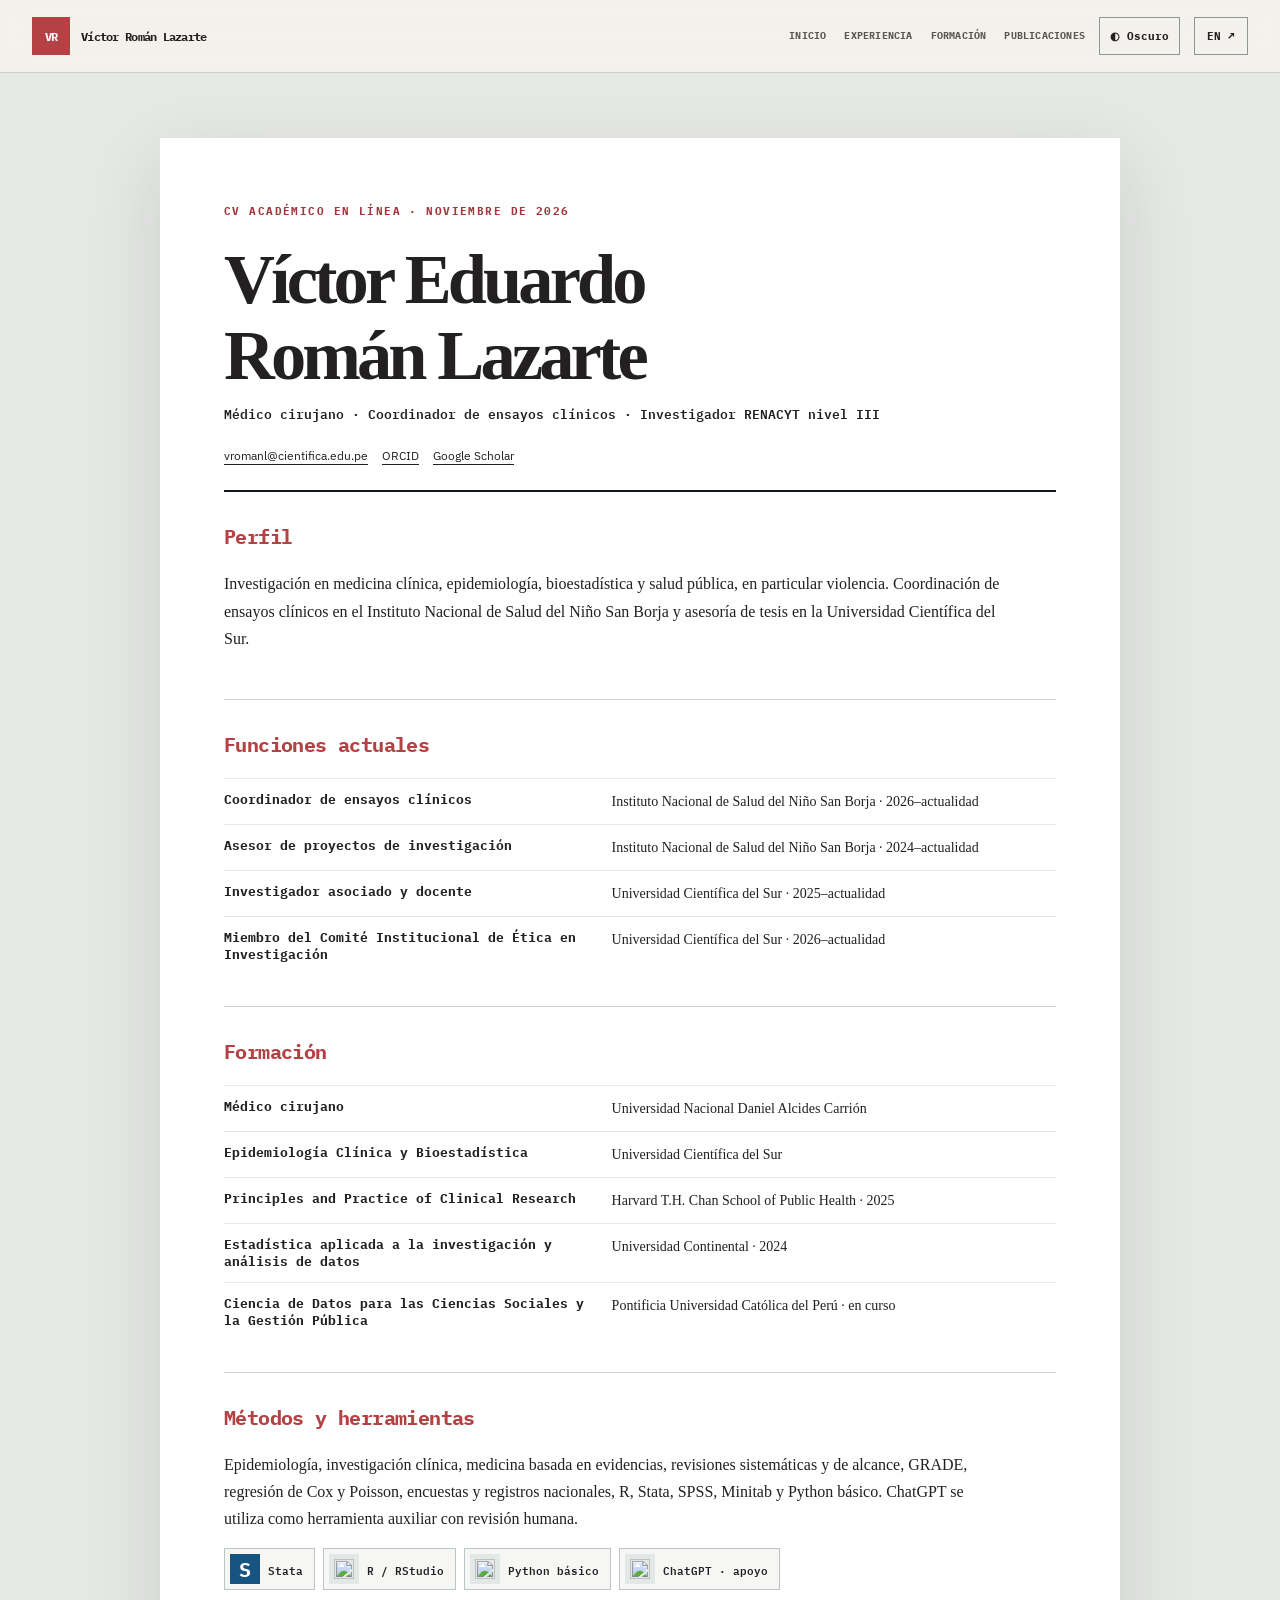
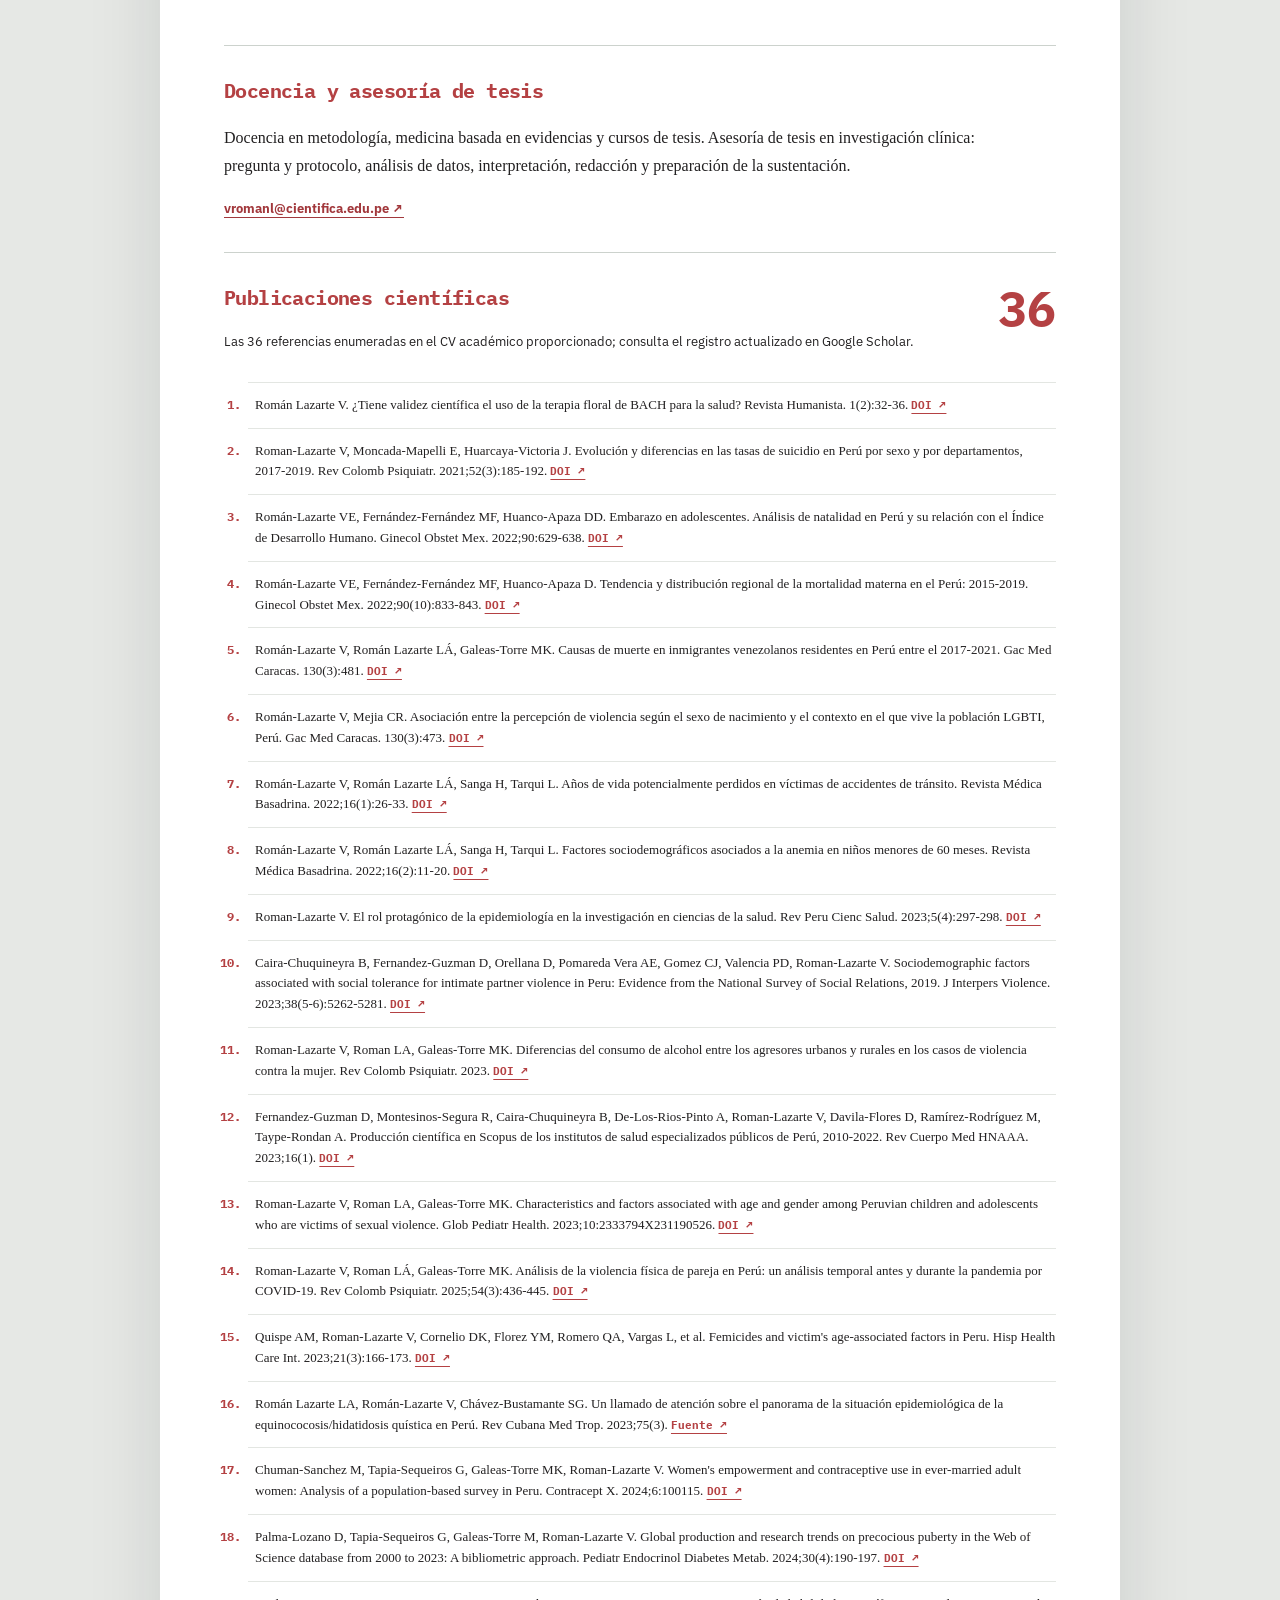
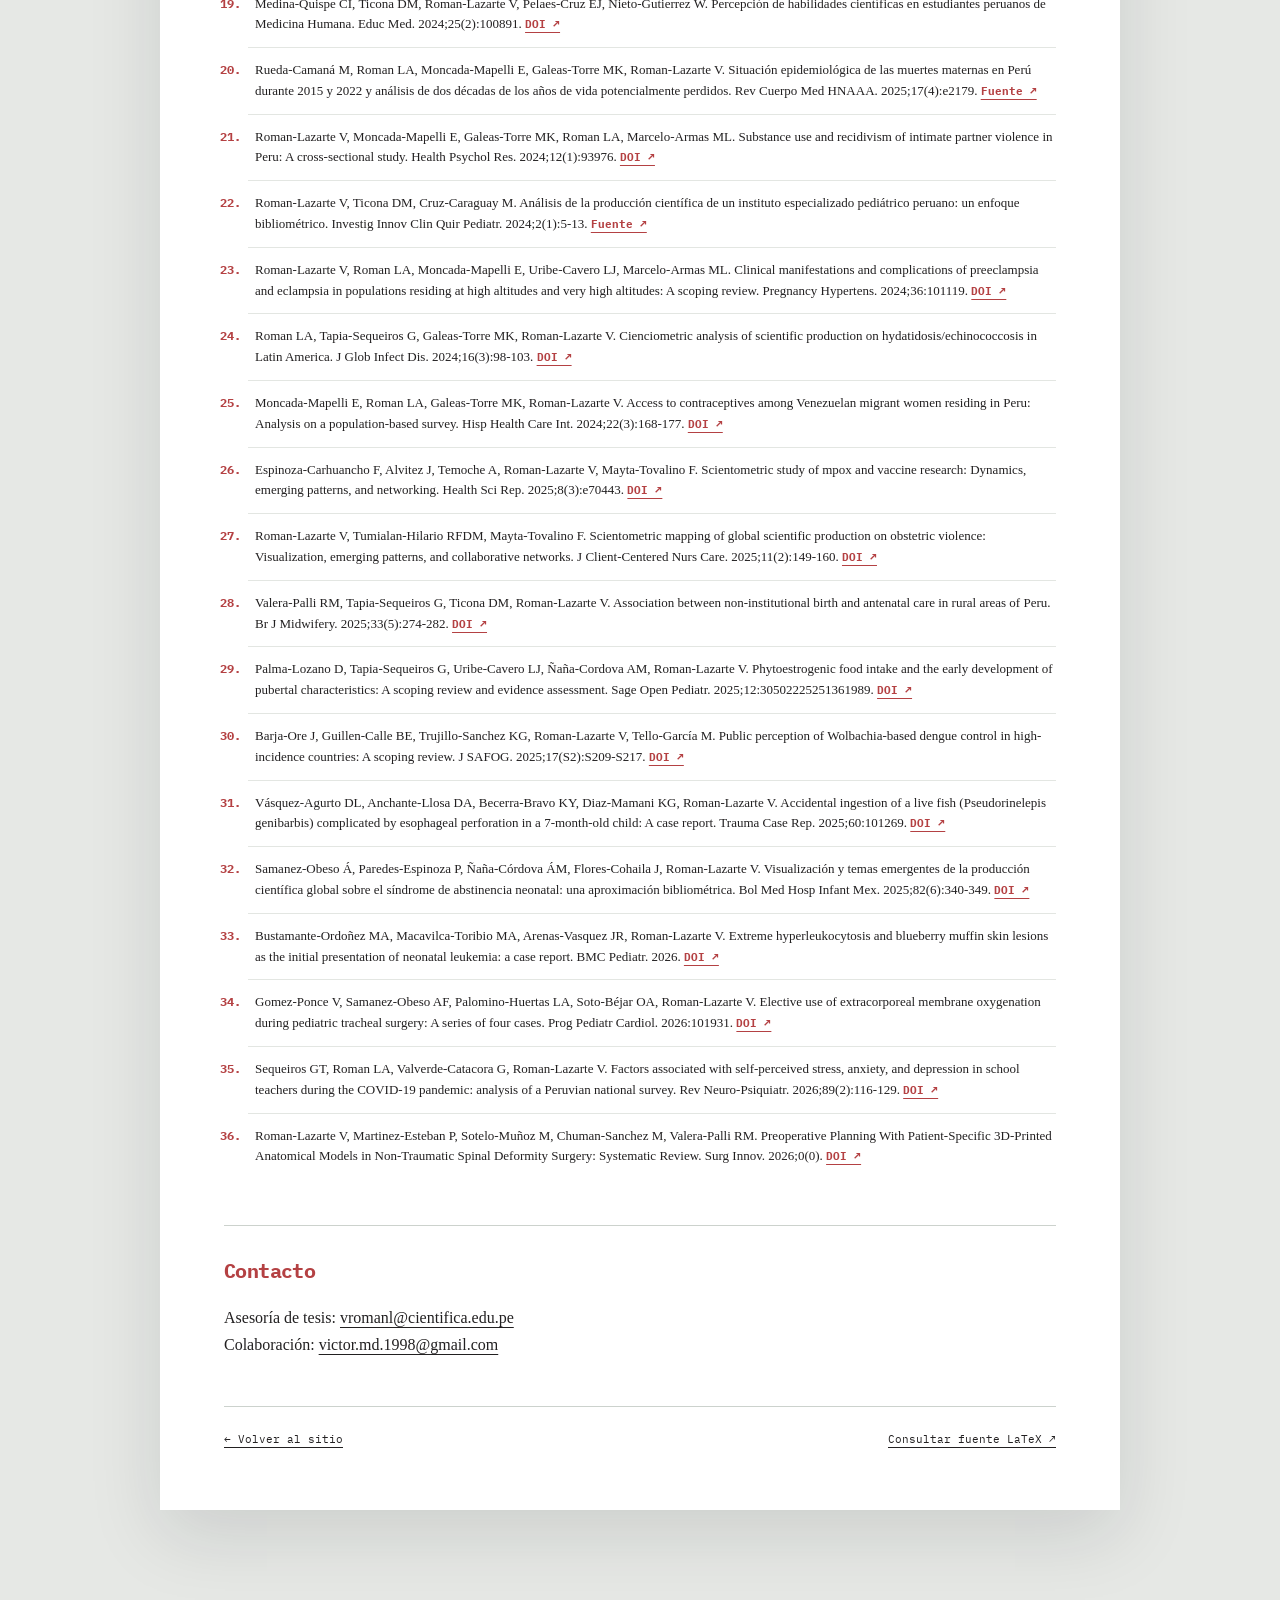
==== cv/index.html @ d916fa0f "Polish online CV and social icon" ====
<!doctype html><html lang="es"><head><meta charset="utf-8"><meta name="viewport" content="width=device-width, initial-scale=1"><title>Currículum académico | Víctor Eduardo Román Lazarte</title><meta name="description" content="CV académico en línea: investigación clínica, bioestadística, salud pública, docencia y publicaciones."><link rel="stylesheet" href="../styles-v2.css"><link rel="canonical" href="https://victorroman1998.github.io/cv/"><script>try{document.documentElement.dataset.theme=localStorage.getItem("site-theme")||"light"}catch{}</script></head><body class="cv-page"><div class="scroll-progress" aria-hidden="true"><span id="scroll-progress-fill"></span></div><a class="skip" href="#cv-main">Saltar al contenido</a><header class="site-header"><div class="container header-inner"><a class="brand" href="../"><span class="brand-mark">VR</span><span>Víctor Román Lazarte</span></a><div class="nav-wrap"><nav class="nav" aria-label="Navegación del CV"><a href="../">Inicio</a><a href="#experience">Experiencia</a><a href="#education">Formación</a><a href="#publications">Publicaciones</a></nav><button type="button" class="theme-toggle" data-theme-toggle aria-label="Cambiar modo de color"><span aria-hidden="true">◐</span><span data-theme-text>Oscuro</span></button><a class="language" href="en/" lang="en">EN ↗</a></div></div></header><main id="cv-main" class="cv-main"><div class="cv-sheet"><div class="cv-title"><p class="eyebrow">CV académico en línea · noviembre de 2026</p><h1>Víctor Eduardo<br>Román Lazarte</h1><p>Médico cirujano · Coordinador de ensayos clínicos · Investigador RENACYT nivel III</p><div class="cv-contact"><a href="mailto:vromanl@cientifica.edu.pe">vromanl@cientifica.edu.pe</a><a href="https://orcid.org/0000-0001-9664-5169">ORCID</a><a href="https://scholar.google.com/citations?user=KxjvJJEAAAAJ&hl=es">Google Scholar</a></div></div><section class="cv-section"><h2>Perfil</h2><p>Investigación en medicina clínica, epidemiología, bioestadística y salud pública, en particular violencia. Coordinación de ensayos clínicos en el Instituto Nacional de Salud del Niño San Borja y asesoría de tesis en la Universidad Científica del Sur.</p></section><section class="cv-section" id="experience"><h2>Funciones actuales</h2><ul class="cv-facts"><li><strong>Coordinador de ensayos clínicos</strong><span>Instituto Nacional de Salud del Niño San Borja · 2026–actualidad</span></li><li><strong>Asesor de proyectos de investigación</strong><span>Instituto Nacional de Salud del Niño San Borja · 2024–actualidad</span></li><li><strong>Investigador asociado y docente</strong><span>Universidad Científica del Sur · 2025–actualidad</span></li><li><strong>Miembro del Comité Institucional de Ética en Investigación</strong><span>Universidad Científica del Sur · 2026–actualidad</span></li></ul></section><section class="cv-section" id="education"><h2>Formación</h2><ul class="cv-facts"><li><strong>Médico cirujano</strong><span>Universidad Nacional Daniel Alcides Carrión</span></li><li><strong>Epidemiología Clínica y Bioestadística</strong><span>Universidad Científica del Sur</span></li><li><strong>Principles and Practice of Clinical Research</strong><span>Harvard T.H. Chan School of Public Health · 2025</span></li><li><strong>Estadística aplicada a la investigación y análisis de datos</strong><span>Universidad Continental · 2024</span></li><li><strong>Ciencia de Datos para las Ciencias Sociales y la Gestión Pública</strong><span>Pontificia Universidad Católica del Perú · en curso</span></li></ul></section><section class="cv-section"><h2>Métodos y herramientas</h2><p>Epidemiología, investigación clínica, medicina basada en evidencias, revisiones sistemáticas y de alcance, GRADE, regresión de Cox y Poisson, encuestas y registros nacionales, R, Stata, SPSS, Minitab y Python básico. ChatGPT se utiliza como herramienta auxiliar con revisión humana.</p><div class="tool-strip" aria-label="Herramientas de análisis"><div class="tool-badge"><span class="tool-icon stata">S</span><span>Stata</span></div><div class="tool-badge"><span class="tool-icon"><img src="https://cdn.simpleicons.org/rstudioide/75AADB" alt="" loading="lazy"></span><span>R / RStudio</span></div><div class="tool-badge"><span class="tool-icon"><img src="https://cdn.simpleicons.org/python/3776AB" alt="" loading="lazy"></span><span>Python básico</span></div><div class="tool-badge"><span class="tool-icon"><img src="https://cdn.simpleicons.org/openai/10A37F" alt="" loading="lazy"></span><span>ChatGPT · apoyo</span></div></div></section><section class="cv-section"><h2>Docencia y asesoría de tesis</h2><p>Docencia en metodología, medicina basada en evidencias y cursos de tesis. Asesoría de tesis en investigación clínica: pregunta y protocolo, análisis de datos, interpretación, redacción y preparación de la sustentación.</p><a class="text-link" href="mailto:vromanl@cientifica.edu.pe?subject=Asesor%C3%ADa%20de%20tesis">vromanl@cientifica.edu.pe ↗</a></section><section class="cv-section" id="publications"><div class="cv-publication-head"><div><h2>Publicaciones científicas</h2><p>Las 36 referencias enumeradas en el CV académico proporcionado; consulta el registro actualizado en Google Scholar.</p></div><span>36</span></div><ol class="pub-list"><li><span>Román Lazarte V. ¿Tiene validez científica el uso de la terapia floral de BACH para la salud? Revista Humanista. 1(2):32-36.</span> <a href="https://doi.org/10.52749/rh.v1i2.5" target="_blank" rel="noopener noreferrer">DOI ↗</a></li><li><span>Roman-Lazarte V, Moncada-Mapelli E, Huarcaya-Victoria J. Evolución y diferencias en las tasas de suicidio en Perú por sexo y por departamentos, 2017-2019. Rev Colomb Psiquiatr. 2021;52(3):185-192.</span> <a href="http://dx.doi.org/10.1016/j.rcp.2021.03.005" target="_blank" rel="noopener noreferrer">DOI ↗</a></li><li><span>Román-Lazarte VE, Fernández-Fernández MF, Huanco-Apaza DD. Embarazo en adolescentes. Análisis de natalidad en Perú y su relación con el Índice de Desarrollo Humano. Ginecol Obstet Mex. 2022;90:629-638.</span> <a href="https://doi.org/10.24245/gom.v90i8.7799" target="_blank" rel="noopener noreferrer">DOI ↗</a></li><li><span>Román-Lazarte VE, Fernández-Fernández MF, Huanco-Apaza D. Tendencia y distribución regional de la mortalidad materna en el Perú: 2015-2019. Ginecol Obstet Mex. 2022;90(10):833-843.</span> <a href="https://doi.org/10.24245/gom.v90i10.8037" target="_blank" rel="noopener noreferrer">DOI ↗</a></li><li><span>Román-Lazarte V, Román Lazarte LÁ, Galeas-Torre MK. Causas de muerte en inmigrantes venezolanos residentes en Perú entre el 2017-2021. Gac Med Caracas. 130(3):481.</span> <a href="https://doi.org/10.47307/GMC.2022.130.3.7" target="_blank" rel="noopener noreferrer">DOI ↗</a></li><li><span>Román-Lazarte V, Mejia CR. Asociación entre la percepción de violencia según el sexo de nacimiento y el contexto en el que vive la población LGBTI, Perú. Gac Med Caracas. 130(3):473.</span> <a href="https://doi.org/10.47307/GMC.2022.130.3.2" target="_blank" rel="noopener noreferrer">DOI ↗</a></li><li><span>Román-Lazarte V, Román Lazarte LÁ, Sanga H, Tarqui L. Años de vida potencialmente perdidos en víctimas de accidentes de tránsito. Revista Médica Basadrina. 2022;16(1):26-33.</span> <a href="https://doi.org/10.33326/26176068.2022.1.1514" target="_blank" rel="noopener noreferrer">DOI ↗</a></li><li><span>Román-Lazarte V, Román Lazarte LÁ, Sanga H, Tarqui L. Factores sociodemográficos asociados a la anemia en niños menores de 60 meses. Revista Médica Basadrina. 2022;16(2):11-20.</span> <a href="https://doi.org/10.33326/26176068.2022.2.1550" target="_blank" rel="noopener noreferrer">DOI ↗</a></li><li><span>Roman-Lazarte V. El rol protagónico de la epidemiología en la investigación en ciencias de la salud. Rev Peru Cienc Salud. 2023;5(4):297-298.</span> <a href="https://doi.org/10.37711/rpcs.2023.5.4.429" target="_blank" rel="noopener noreferrer">DOI ↗</a></li><li><span>Caira-Chuquineyra B, Fernandez-Guzman D, Orellana D, Pomareda Vera AE, Gomez CJ, Valencia PD, Roman-Lazarte V. Sociodemographic factors associated with social tolerance for intimate partner violence in Peru: Evidence from the National Survey of Social Relations, 2019. J Interpers Violence. 2023;38(5-6):5262-5281.</span> <a href="http://dx.doi.org/10.1177/08862605221120897" target="_blank" rel="noopener noreferrer">DOI ↗</a></li><li><span>Roman-Lazarte V, Roman LA, Galeas-Torre MK. Diferencias del consumo de alcohol entre los agresores urbanos y rurales en los casos de violencia contra la mujer. Rev Colomb Psiquiatr. 2023.</span> <a href="http://dx.doi.org/10.1016/j.rcp.2023.02.006" target="_blank" rel="noopener noreferrer">DOI ↗</a></li><li><span>Fernandez-Guzman D, Montesinos-Segura R, Caira-Chuquineyra B, De-Los-Rios-Pinto A, Roman-Lazarte V, Davila-Flores D, Ramírez-Rodríguez M, Taype-Rondan A. Producción científica en Scopus de los institutos de salud especializados públicos de Perú, 2010-2022. Rev Cuerpo Med HNAAA. 2023;16(1).</span> <a href="http://dx.doi.org/10.35434/rcmhnaaa.2023.161.1561" target="_blank" rel="noopener noreferrer">DOI ↗</a></li><li><span>Roman-Lazarte V, Roman LA, Galeas-Torre MK. Characteristics and factors associated with age and gender among Peruvian children and adolescents who are victims of sexual violence. Glob Pediatr Health. 2023;10:2333794X231190526.</span> <a href="http://dx.doi.org/10.1177/2333794X231190526" target="_blank" rel="noopener noreferrer">DOI ↗</a></li><li><span>Roman-Lazarte V, Roman LÁ, Galeas-Torre MK. Análisis de la violencia física de pareja en Perú: un análisis temporal antes y durante la pandemia por COVID-19. Rev Colomb Psiquiatr. 2025;54(3):436-445.</span> <a href="http://dx.doi.org/10.1016/j.rcp.2023.08.004" target="_blank" rel="noopener noreferrer">DOI ↗</a></li><li><span>Quispe AM, Roman-Lazarte V, Cornelio DK, Florez YM, Romero QA, Vargas L, et al. Femicides and victim's age-associated factors in Peru. Hisp Health Care Int. 2023;21(3):166-173.</span> <a href="http://dx.doi.org/10.1177/15404153231163324" target="_blank" rel="noopener noreferrer">DOI ↗</a></li><li><span>Román Lazarte LA, Román-Lazarte V, Chávez-Bustamante SG. Un llamado de atención sobre el panorama de la situación epidemiológica de la equinococosis/hidatidosis quística en Perú. Rev Cubana Med Trop. 2023;75(3).</span> <a href="http://scielo.sld.cu/scielo.php?script=sci_arttext&amp;pid=S0375-07602023000300005&amp;lng=es" target="_blank" rel="noopener noreferrer">Fuente ↗</a></li><li><span>Chuman-Sanchez M, Tapia-Sequeiros G, Galeas-Torre MK, Roman-Lazarte V. Women's empowerment and contraceptive use in ever-married adult women: Analysis of a population-based survey in Peru. Contracept X. 2024;6:100115.</span> <a href="http://dx.doi.org/10.1016/j.conx.2024.100115" target="_blank" rel="noopener noreferrer">DOI ↗</a></li><li><span>Palma-Lozano D, Tapia-Sequeiros G, Galeas-Torre M, Roman-Lazarte V. Global production and research trends on precocious puberty in the Web of Science database from 2000 to 2023: A bibliometric approach. Pediatr Endocrinol Diabetes Metab. 2024;30(4):190-197.</span> <a href="http://dx.doi.org/10.5114/pedm.2024.146683" target="_blank" rel="noopener noreferrer">DOI ↗</a></li><li><span>Medina-Quispe CI, Ticona DM, Roman-Lazarte V, Pelaes-Cruz EJ, Nieto-Gutierrez W. Percepción de habilidades científicas en estudiantes peruanos de Medicina Humana. Educ Med. 2024;25(2):100891.</span> <a href="http://dx.doi.org/10.1016/j.edumed.2024.100891" target="_blank" rel="noopener noreferrer">DOI ↗</a></li><li><span>Rueda-Camaná M, Roman LA, Moncada-Mapelli E, Galeas-Torre MK, Roman-Lazarte V. Situación epidemiológica de las muertes maternas en Perú durante 2015 y 2022 y análisis de dos décadas de los años de vida potencialmente perdidos. Rev Cuerpo Med HNAAA. 2025;17(4):e2179.</span> <a href="https://cmhnaaa.org.pe/ojs/index.php/rcmhnaaa/article/view/2179" target="_blank" rel="noopener noreferrer">Fuente ↗</a></li><li><span>Roman-Lazarte V, Moncada-Mapelli E, Galeas-Torre MK, Roman LA, Marcelo-Armas ML. Substance use and recidivism of intimate partner violence in Peru: A cross-sectional study. Health Psychol Res. 2024;12(1):93976.</span> <a href="http://dx.doi.org/10.52965/001c.93976" target="_blank" rel="noopener noreferrer">DOI ↗</a></li><li><span>Roman-Lazarte V, Ticona DM, Cruz-Caraguay M. Análisis de la producción científica de un instituto especializado pediátrico peruano: un enfoque bibliométrico. Investig Innov Clin Quir Pediatr. 2024;2(1):5-13.</span> <a href="https://investigacionpediatrica.insnsb.gob.pe/index.php/iicqp/article/view/76" target="_blank" rel="noopener noreferrer">Fuente ↗</a></li><li><span>Roman-Lazarte V, Roman LA, Moncada-Mapelli E, Uribe-Cavero LJ, Marcelo-Armas ML. Clinical manifestations and complications of preeclampsia and eclampsia in populations residing at high altitudes and very high altitudes: A scoping review. Pregnancy Hypertens. 2024;36:101119.</span> <a href="http://dx.doi.org/10.1016/j.preghy.2024.101119" target="_blank" rel="noopener noreferrer">DOI ↗</a></li><li><span>Roman LA, Tapia-Sequeiros G, Galeas-Torre MK, Roman-Lazarte V. Cienciometric analysis of scientific production on hydatidosis/echinococcosis in Latin America. J Glob Infect Dis. 2024;16(3):98-103.</span> <a href="http://dx.doi.org/10.4103/jgid.jgid_28_24" target="_blank" rel="noopener noreferrer">DOI ↗</a></li><li><span>Moncada-Mapelli E, Roman LA, Galeas-Torre MK, Roman-Lazarte V. Access to contraceptives among Venezuelan migrant women residing in Peru: Analysis on a population-based survey. Hisp Health Care Int. 2024;22(3):168-177.</span> <a href="http://dx.doi.org/10.1177/15404153241258158" target="_blank" rel="noopener noreferrer">DOI ↗</a></li><li><span>Espinoza-Carhuancho F, Alvitez J, Temoche A, Roman-Lazarte V, Mayta-Tovalino F. Scientometric study of mpox and vaccine research: Dynamics, emerging patterns, and networking. Health Sci Rep. 2025;8(3):e70443.</span> <a href="http://dx.doi.org/10.1002/hsr2.70443" target="_blank" rel="noopener noreferrer">DOI ↗</a></li><li><span>Roman-Lazarte V, Tumialan-Hilario RFDM, Mayta-Tovalino F. Scientometric mapping of global scientific production on obstetric violence: Visualization, emerging patterns, and collaborative networks. J Client-Centered Nurs Care. 2025;11(2):149-160.</span> <a href="http://dx.doi.org/10.32598/jccnc.11.2.786.1" target="_blank" rel="noopener noreferrer">DOI ↗</a></li><li><span>Valera-Palli RM, Tapia-Sequeiros G, Ticona DM, Roman-Lazarte V. Association between non-institutional birth and antenatal care in rural areas of Peru. Br J Midwifery. 2025;33(5):274-282.</span> <a href="http://dx.doi.org/10.12968/bjom.2024.0065" target="_blank" rel="noopener noreferrer">DOI ↗</a></li><li><span>Palma-Lozano D, Tapia-Sequeiros G, Uribe-Cavero LJ, Ñaña-Cordova AM, Roman-Lazarte V. Phytoestrogenic food intake and the early development of pubertal characteristics: A scoping review and evidence assessment. Sage Open Pediatr. 2025;12:30502225251361989.</span> <a href="http://dx.doi.org/10.1177/30502225251361989" target="_blank" rel="noopener noreferrer">DOI ↗</a></li><li><span>Barja-Ore J, Guillen-Calle BE, Trujillo-Sanchez KG, Roman-Lazarte V, Tello-García M. Public perception of Wolbachia-based dengue control in high-incidence countries: A scoping review. J SAFOG. 2025;17(S2):S209-S217.</span> <a href="http://dx.doi.org/10.5005/jp-journals-10006-2618" target="_blank" rel="noopener noreferrer">DOI ↗</a></li><li><span>Vásquez-Agurto DL, Anchante-Llosa DA, Becerra-Bravo KY, Diaz-Mamani KG, Roman-Lazarte V. Accidental ingestion of a live fish (Pseudorinelepis genibarbis) complicated by esophageal perforation in a 7-month-old child: A case report. Trauma Case Rep. 2025;60:101269.</span> <a href="http://dx.doi.org/10.1016/j.tcr.2025.101269" target="_blank" rel="noopener noreferrer">DOI ↗</a></li><li><span>Samanez-Obeso Á, Paredes-Espinoza P, Ñaña-Córdova ÁM, Flores-Cohaila J, Roman-Lazarte V. Visualización y temas emergentes de la producción científica global sobre el síndrome de abstinencia neonatal: una aproximación bibliométrica. Bol Med Hosp Infant Mex. 2025;82(6):340-349.</span> <a href="http://dx.doi.org/10.24875/BMHIM.25000029" target="_blank" rel="noopener noreferrer">DOI ↗</a></li><li><span>Bustamante-Ordoñez MA, Macavilca-Toribio MA, Arenas-Vasquez JR, Roman-Lazarte V. Extreme hyperleukocytosis and blueberry muffin skin lesions as the initial presentation of neonatal leukemia: a case report. BMC Pediatr. 2026.</span> <a href="https://doi.org/10.1186/s12887-026-06995-0" target="_blank" rel="noopener noreferrer">DOI ↗</a></li><li><span>Gomez-Ponce V, Samanez-Obeso AF, Palomino-Huertas LA, Soto-Béjar OA, Roman-Lazarte V. Elective use of extracorporeal membrane oxygenation during pediatric tracheal surgery: A series of four cases. Prog Pediatr Cardiol. 2026:101931.</span> <a href="https://doi.org/10.1016/j.ppedcard.2026.101931" target="_blank" rel="noopener noreferrer">DOI ↗</a></li><li><span>Sequeiros GT, Roman LA, Valverde-Catacora G, Roman-Lazarte V. Factors associated with self-perceived stress, anxiety, and depression in school teachers during the COVID-19 pandemic: analysis of a Peruvian national survey. Rev Neuro-Psiquiatr. 2026;89(2):116-129.</span> <a href="https://doi.org/10.20453/rnp.v89i2.6380" target="_blank" rel="noopener noreferrer">DOI ↗</a></li><li><span>Roman-Lazarte V, Martinez-Esteban P, Sotelo-Muñoz M, Chuman-Sanchez M, Valera-Palli RM. Preoperative Planning With Patient-Specific 3D-Printed Anatomical Models in Non-Traumatic Spinal Deformity Surgery: Systematic Review. Surg Innov. 2026;0(0).</span> <a href="https://doi.org/10.1177/15533506261476391" target="_blank" rel="noopener noreferrer">DOI ↗</a></li></ol></section><section class="cv-section"><h2>Contacto</h2><p>Asesoría de tesis: <a href="mailto:vromanl@cientifica.edu.pe">vromanl@cientifica.edu.pe</a><br>Colaboración: <a href="mailto:victor.md.1998@gmail.com">victor.md.1998@gmail.com</a></p></section><div class="cv-end"><a href="../">← Volver al sitio</a><a href="latex/main.tex">Consultar fuente LaTeX ↗</a></div></div></main><script defer src="../site-v2.js"></script></body></html>
---- styles-v2.css ----
@import url('https://fonts.googleapis.com/css2?family=IBM+Plex+Mono:wght@400;500;600;700&family=IBM+Plex+Sans:wght@400;500;600;700&display=swap');

:root {
  --ink: #222021;
  --ink-2: #5c5754;
  --accent: #a2383c;
  --accent-2: #bf5750;
  --warm: #f7eeea;
  --rose: #e9d7cf;
  --line: #e6dfda;
  --white: #fff;
  --shadow: 0 28px 65px rgba(48, 31, 29, .12);
}
* { box-sizing: border-box; }
html { scroll-behavior: smooth; scroll-padding-top: 100px; }
body { margin: 0; background: var(--white); color: var(--ink); font: 15px/1.75 'Manrope', Arial, sans-serif; }
img { display: block; max-width: 100%; }
a { color: inherit; text-underline-offset: 4px; }
a:hover { color: var(--accent); }
:focus-visible { outline: 3px solid #9e3c3c; outline-offset: 3px; }
.container { width: min(100% - 64px, 1280px); margin-inline: auto; }
.skip { position: absolute; top: -70px; left: 18px; z-index: 99; padding: 10px 14px; color: white; background: var(--ink); }
.skip:focus { top: 12px; }
.scroll-progress { position: fixed; inset: 0 0 auto; height: 3px; z-index: 100; pointer-events: none; }
.scroll-progress span { display: block; width: 0; height: 100%; background: var(--accent-2); }

.site-header { position: sticky; top: 0; z-index: 30; background: rgba(255,255,255,.96); border-bottom: 1px solid rgba(225,216,210,.8); backdrop-filter: blur(16px); }
.header-inner { min-height: 80px; display: flex; align-items: center; justify-content: space-between; gap: 26px; }
.brand { display: flex; align-items: center; gap: 11px; color: var(--ink); text-decoration: none; font-size: 14px; font-weight: 800; white-space: nowrap; letter-spacing: -.035em; }
.brand-mark { width: 38px; height: 38px; display: grid; place-items: center; border-radius: 50%; color: var(--ink); background: var(--rose); font-size: 12px; letter-spacing: -.05em; }
.nav-wrap { display: flex; align-items: center; gap: 24px; min-width: 0; }
.nav { display: flex; gap: 25px; min-width: 0; }
.nav a { color: var(--ink-2); text-decoration: none; white-space: nowrap; font-size: 12px; font-weight: 700; }
.nav a:hover { color: var(--accent); }
.language { flex: 0 0 auto; display: inline-flex; align-items: center; justify-content: center; min-width: 54px; min-height: 38px; padding: 7px 11px; color: var(--ink); background: var(--warm); border: 1px solid #d4aaa1; border-radius: 19px; text-decoration: none; font-size: 12px; font-weight: 800; }
.language:hover { background: var(--rose); }

h1, h2, h3, h4, p { margin-top: 0; }
h1, h2, h3, h4 { line-height: 1.12; letter-spacing: -.055em; }
h1 { font-size: clamp(3.55rem, 6.5vw, 7.15rem); font-weight: 800; }
h2 { font-size: clamp(2.7rem, 5.1vw, 5.55rem); font-weight: 800; }
h3 { font-size: clamp(1.5rem, 2.2vw, 2.1rem); font-weight: 800; }
.eyebrow { margin: 0 0 20px; color: var(--accent); text-transform: uppercase; letter-spacing: .16em; font-size: 11px; font-weight: 800; }
.lead { max-width: 780px; color: var(--ink-2); font-size: clamp(1rem, 1.5vw, 1.16rem); line-height: 1.8; }
.button { display: inline-flex; align-items: center; justify-content: center; min-height: 52px; padding: 12px 22px; border: 1px solid var(--ink); border-radius: 26px; color: white; background: var(--ink); text-decoration: none; text-align: center; font-size: 13px; font-weight: 800; transition: transform .25s, background .25s; }
.button:hover { color: white; background: #973a3d; transform: translateY(-2px); }
.button.light { color: var(--ink); background: rgba(255,255,255,.67); border-color: #c9a69c; }
.button.light:hover { color: var(--ink); background: white; }
.button-row { display: flex; flex-wrap: wrap; gap: 10px; }
.text-link { color: var(--accent); font-size: 13px; font-weight: 800; }

.hero { position: relative; overflow: hidden; background: linear-gradient(120deg, #fdfbf9 5%, #f3eae4 68%, #e9d8d1); }
.hero:before { content: ''; position: absolute; width: 60vw; height: 60vw; max-width: 790px; max-height: 790px; right: -13vw; top: -20vw; border-radius: 50%; background: rgba(255,255,255,.32); }
.hero-grid { position: relative; min-height: min(820px, calc(100svh - 80px)); display: grid; grid-template-columns: 1.15fr .85fr; align-items: center; gap: 5vw; padding-block: 76px 85px; }
.hero h1 { max-width: 800px; margin-bottom: 18px; }
.hero-role { max-width: 650px; margin-bottom: 22px; color: #8c3437; font-size: clamp(1rem, 1.7vw, 1.3rem); font-weight: 800; line-height: 1.4; }
.hero .lead { margin-bottom: 28px; }
.profile-links { display: flex; flex-wrap: wrap; gap: 10px 22px; margin-top: 31px; }
.profile-links a { font-size: 12px; font-weight: 800; }
.portrait { position: relative; justify-self: end; width: min(100%, 480px); margin: 0; }
.portrait:before { content: ''; position: absolute; inset: 5% -5% -4% 6%; border-radius: 34px; background: #d9bfb6; transform: rotate(3deg); }
.portrait img { position: relative; width: 100%; aspect-ratio: .77; object-fit: cover; object-position: center 18%; border-radius: 30px; box-shadow: var(--shadow); }
.portrait figcaption { position: relative; margin-top: 18px; text-align: right; color: #6e625d; font-size: 11px; font-weight: 700; }

.section { padding-block: clamp(85px, 10vw, 150px); }
.section-head { display: grid; grid-template-columns: 1.05fr .95fr; align-items: end; gap: 7vw; margin-bottom: 68px; }
.section-head h2 { margin: 0; }
.section-head > div:last-child > p { max-width: 560px; margin-bottom: 0; color: var(--ink-2); font-size: 16px; }
.theme-nav { display: flex; flex-wrap: wrap; gap: 8px; margin-top: 20px; }
.theme-nav a { padding: 8px 13px; border: 1px solid #dcc4ba; border-radius: 20px; color: var(--accent); background: var(--warm); text-decoration: none; font-size: 11px; font-weight: 800; }
.theme-nav a:hover { background: var(--rose); }

.research { background: white; }
.area { position: relative; min-height: 90svh; display: grid; grid-template-columns: minmax(210px, .34fr) minmax(0, .66fr); align-items: start; gap: 4vw; margin-bottom: 28px; padding: 70px; border: 1px solid #e7dfd9; border-radius: 34px; background: #fbf9f7; scroll-margin-top: 100px; }
.area:nth-of-type(2) { background: #f6eeea; }
.area:nth-of-type(3) { background: #f9f4f1; }
.area-label { position: sticky; top: 170px; align-self: start; }
.area-num { display: block; color: #c37b70; font-size: clamp(3rem, 5vw, 5.7rem); font-weight: 800; line-height: 1; letter-spacing: -.08em; }
.area-label h3 { max-width: 310px; margin: 24px 0 17px; font-size: clamp(2.2rem, 3.15vw, 3.7rem); }
.area-label p { max-width: 270px; color: var(--ink-2); font-size: 13px; }
.work-grid { min-width: 0; display: grid; grid-template-columns: repeat(2, minmax(0, 1fr)); gap: 15px; }
.work-card { min-width: 0; display: flex; flex-direction: column; padding: 25px; border: 1px solid #e7ddd7; border-radius: 20px; background: white; }
.work-card.feature { grid-column: span 2; display: grid; grid-template-columns: minmax(0, 1fr) 190px; align-items: stretch; gap: 20px; padding: 28px; box-shadow: 0 14px 40px rgba(59,37,34,.07); }
.work-card .meta { margin-bottom: 15px; color: #a05a52; font-size: 10px; font-weight: 800; letter-spacing: .13em; text-transform: uppercase; }
.work-card h4 { margin-bottom: 17px; font-size: clamp(1.05rem, 1.6vw, 1.35rem); font-weight: 800; line-height: 1.26; letter-spacing: -.035em; }
.work-card p:not(.meta) { margin-bottom: 12px; color: #635e5a; font-size: 12.5px; line-height: 1.7; }
.work-card a { display: inline-block; margin-top: auto; }
.work-card.feature > div:first-child { display: flex; flex-direction: column; align-items: flex-start; }
.work-visual { display: flex; flex-direction: column; align-items: center; justify-content: center; min-width: 0; padding: 16px; border-radius: 15px; color: var(--accent); background: #f7eeea; text-align: center; }
.work-visual img { width: 100%; height: 95px; object-fit: contain; margin-bottom: 17px; }
.work-visual strong { font-size: clamp(2rem, 2.8vw, 3rem); font-weight: 800; letter-spacing: -.06em; line-height: 1; }
.work-visual span { margin-top: 7px; font-size: 11px; font-weight: 700; line-height: 1.4; }

.advising { display: flex; align-items: center; min-height: 90svh; background: #f1e5df; }
.advising-grid { display: grid; grid-template-columns: 1.05fr .95fr; align-items: center; gap: 8vw; }
.advising h2 { max-width: 700px; margin-bottom: 25px; }
.advising .lead { margin-bottom: 27px; }
.small-note { margin-top: 15px; color: #7c6a65; font-size: 11px; }
.advising-list { display: grid; gap: 0; border-top: 1px solid #d9c6bf; }
.advising-list div { padding: 22px 0; border-bottom: 1px solid #d9c6bf; }
.advising-list strong { display: block; font-size: 16px; font-weight: 800; }
.advising-list span { display: block; color: #6e6561; font-size: 12px; }

.profile { background: #fff; }
.profile-grid { display: grid; grid-template-columns: 1fr 1fr; gap: 8vw; }
.profile h2 { margin-bottom: 36px; }
.fact-list { list-style: none; margin: 0; padding: 0; }
.fact-list li, .skill-group { padding: 18px 0; border-top: 1px solid var(--line); }
.fact-list strong, .skill-group h3 { display: block; margin: 0 0 5px; font-size: 14px; font-weight: 800; letter-spacing: -.02em; }
.fact-list span, .skill-group p { display: block; margin: 0; color: var(--ink-2); font-size: 12px; line-height: 1.6; }
.skill-groups { display: grid; }

.demo { min-height: 80svh; display: flex; align-items: center; color: white; background: radial-gradient(circle at 18% 25%, #5d3436 0%, #33292a 56%, #222021 100%); }
.demo-grid { display: grid; grid-template-columns: .9fr 1.1fr; gap: 8vw; align-items: center; }
.demo .eyebrow, .demo .text-link { color: #f0b9ae; }
.demo h2 { max-width: 640px; }
.demo-copy p:not(.eyebrow) { max-width: 480px; color: #e8ded9; font-size: 15px; }
.study-panel { overflow: hidden; padding: 29px; border: 1px solid #e3d2cb; border-radius: 26px; color: var(--ink); background: #fffdfb; box-shadow: 0 28px 60px rgba(19,8,9,.22); }
.study-top { display: flex; justify-content: space-between; gap: 10px; padding-bottom: 18px; border-bottom: 1px solid var(--line); color: #766961; font-size: 10px; font-weight: 800; letter-spacing: .1em; text-transform: uppercase; }
.study-controls { display: flex; flex-wrap: wrap; gap: 8px; margin: 22px 0 28px; }
.study-controls button { min-height: 38px; padding: 7px 13px; border: 1px solid #e3d2cb; border-radius: 20px; color: #8a3a3e; background: white; font: 800 11px 'Manrope', Arial, sans-serif; cursor: pointer; }
.study-controls button[aria-selected=true] { color: white; border-color: var(--ink); background: var(--ink); }
.study-display { min-height: 185px; }
.study-display strong { display: block; font-size: clamp(3.4rem, 6vw, 6rem); font-weight: 800; line-height: 1; letter-spacing: -.08em; }
.study-display > span { display: block; margin-top: 6px; color: #933f3e; font-size: 16px; font-weight: 800; }
.study-display p { margin: 10px 0 0; color: #685f5c; font-size: 12px; }
.study-track { height: 9px; margin-top: 25px; border-radius: 6px; background: #f0e2dc; overflow: hidden; }
.study-track span { display: block; height: 100%; border-radius: 6px; background: #be6158; transition: width .4s; }
.study-foot { margin: 22px 0 0; padding-top: 15px; border-top: 1px solid var(--line); color: #80736e; font-size: 10px; }

.demo-intro { display: grid; grid-template-columns: 1.1fr .9fr; align-items: end; gap: 5vw; margin-bottom: 40px; }
.demo-intro h2 { max-width: 900px; margin: 0; font-size: clamp(2.9rem, 5vw, 5rem); }
.demo-intro > p { max-width: 440px; margin: 0 0 7px; color: #e8ded9; font-size: 15px; }
.cox-layout { display: grid; grid-template-columns: minmax(0, 1.75fr) minmax(280px, .75fr); align-items: start; gap: 22px; }
.cox-figure { min-width: 0; margin: 0; padding: 30px; border: 1px solid #e3d2cb; border-radius: 26px; color: var(--ink); background: #fffdfb; box-shadow: 0 28px 60px rgba(19,8,9,.2); }
.cox-figure figcaption { padding-bottom: 22px; border-bottom: 1px solid var(--line); }
.cox-kicker { color: var(--accent); font-size: 10px; font-weight: 800; letter-spacing: .13em; }
.cox-figure h3 { margin: 9px 0 7px; font-size: clamp(1.45rem, 2vw, 2.05rem); }
.cox-figure figcaption p { margin: 0; color: var(--ink-2); font-size: 11px; line-height: 1.55; }
.forest-head, .forest-row, .forest-axis { display: grid; grid-template-columns: minmax(155px, 1fr) minmax(185px, 1.2fr) minmax(140px, .9fr); align-items: center; gap: 14px; }
.forest-head { padding: 18px 0 9px; color: #786c67; font-size: 9px; font-weight: 800; letter-spacing: .07em; text-transform: uppercase; }
.forest-row { min-height: 76px; border-top: 1px solid #eee8e3; }
.forest-label { font-size: 12px; font-weight: 800; line-height: 1.35; }
.forest-track { position: relative; height: 38px; background: linear-gradient(90deg, transparent 24.8%, #eee6e2 25%, transparent 25.2%, transparent 49.8%, #e2d4ce 50%, transparent 50.2%, transparent 74.8%, #eee6e2 75%, transparent 75.2%); }
.forest-track:before { content: ''; position: absolute; top: 0; bottom: 0; left: 50%; border-left: 1px dashed #756a66; }
.forest-ci { position: absolute; left: var(--lo); width: calc(var(--hi) - var(--lo)); top: calc(50% - 1.5px); height: 3px; background: #8b817d; }
.forest-ci:before, .forest-ci:after { content: ''; position: absolute; top: -5px; width: 2px; height: 13px; background: #8b817d; }
.forest-ci:before { left: 0; }.forest-ci:after { right: 0; }
.forest-point { position: absolute; left: var(--mid); top: 50%; width: 14px; height: 14px; border: 3px solid #fffdfb; border-radius: 50%; background: var(--accent); box-shadow: 0 0 0 1px var(--accent); transform: translate(-50%, -50%); }
.forest-value { white-space: nowrap; color: var(--ink); font-size: 13px; font-weight: 800; }
.forest-value small { display: block; color: #766c66; font-size: 10px; font-weight: 600; }
.forest-axis { padding: 2px 0 16px; border-bottom: 1px solid var(--line); }
.forest-axis > div { display: flex; justify-content: space-between; color: #746b66; font-size: 10px; }
.cox-note { margin: 16px 0 10px; color: #5c5754; font-size: 11px; line-height: 1.6; }
.cox-source { color: var(--accent); font-size: 11px; font-weight: 800; }
.cox-layout .study-panel { min-width: 0; }
.cox-layout .study-display { min-height: 175px; }
.cox-layout .study-display strong { font-size: clamp(2rem, 3.2vw, 3rem); overflow-wrap: anywhere; }

.contact { min-height: 75svh; display: flex; align-items: center; background: #faf7f4; }
.contact h2 { max-width: 900px; margin-bottom: 20px; }
.contact-intro { max-width: 690px; color: var(--ink-2); font-size: 16px; }
.contact-options { display: grid; grid-template-columns: repeat(2, minmax(0,1fr)); gap: 17px; margin-top: 43px; }
.contact-options article { min-width: 0; padding: 30px; border: 1px solid #e5d7d1; border-radius: 20px; background: white; }
.contact-number { color: #be7469; font-size: 12px; font-weight: 800; }
.contact-options h3 { margin: 25px 0 12px; }
.contact-options p { color: var(--ink-2); font-size: 13px; }
.contact-options a { display: inline-block; margin-top: 14px; color: var(--accent); font-size: clamp(12px, 1.55vw, 18px); font-weight: 800; overflow-wrap: anywhere; }
.footer { padding: 25px 0; color: #e8d4cc; background: var(--ink); font-size: 11px; }
.footer-inner { display: flex; flex-wrap: wrap; justify-content: space-between; gap: 12px; }
.footer a { color: #f5ebe7; }

.motion-ready [data-reveal] { opacity: 0; transform: translateY(34px) scale(.985); transition: opacity .75s ease, transform .85s cubic-bezier(.2,.7,.2,1); }
.motion-ready [data-reveal].is-visible { opacity: 1; transform: translateY(0) scale(1); }
.motion-ready .work-card:nth-child(2), .motion-ready .contact-options article:nth-child(2) { transition-delay: .12s; }
.motion-ready .work-card:nth-child(3) { transition-delay: .22s; }

@media (max-width: 1100px) {
  .nav { gap: 16px; } .nav a { font-size: 11px; }
  .area { padding: 46px; grid-template-columns: minmax(190px,.33fr) minmax(0,.67fr); }
  .work-card.feature { grid-template-columns: minmax(0,1fr) 145px; }
  .cox-layout { grid-template-columns: 1fr; }
  .cox-layout .study-panel { max-width: none; }
  .cox-layout .study-display { min-height: 145px; }
}
@media (max-width: 800px) {
  .container { width: min(100% - 38px, 680px); }
  .header-inner { display: block; min-height: 0; padding-block: 10px 7px; }
  .brand { margin-bottom: 7px; }
  .nav-wrap { gap: 8px; }
  .nav { flex: 1; gap: 16px; overflow-x: auto; scrollbar-width: none; padding-bottom: 4px; }
  .nav::-webkit-scrollbar { display: none; }
  .language { margin-bottom: 4px; }
  .hero-grid, .section-head, .area, .advising-grid, .profile-grid, .demo-grid { grid-template-columns: 1fr; }
  .hero-grid { min-height: auto; gap: 38px; padding-block: 56px 65px; }
  .hero h1 { font-size: clamp(3.5rem, 10vw, 5rem); }
  .portrait { justify-self: start; width: min(72%, 380px); }
  .section-head { gap: 25px; margin-bottom: 38px; }
  .area { min-height: auto; gap: 28px; padding: 35px; }
  .area-label { position: static; }
  .area-label h3 { max-width: none; margin: 10px 0; }
  .area-label p { max-width: 540px; }
  .advising, .demo, .contact { min-height: auto; }
  .advising-grid, .demo-grid { gap: 44px; }
  .profile-grid { gap: 48px; }
  .demo-intro { grid-template-columns: 1fr; gap: 16px; }
}
@media (max-width: 550px) {
  body { font-size: 14px; }
  .container { width: min(100% - 32px, 500px); }
  .section { padding-block: 72px; }
  .hero h1 { font-size: clamp(3.15rem, 12vw, 4.4rem); }
  .hero-role { font-size: 15px; }
  .button-row { display: grid; }
  .portrait { width: min(84%, 340px); }
  .area { padding: 23px; border-radius: 22px; }
  .work-grid, .contact-options { grid-template-columns: 1fr; }
  .work-card.feature { grid-column: auto; grid-template-columns: 1fr; padding: 22px; }
  .work-visual { min-height: 170px; }
  .study-panel { padding: 20px; }
  .study-display { min-height: 195px; }
  .contact-options { margin-top: 26px; }
  .cox-figure { padding: 20px; }
  .forest-head { display: none; }
  .forest-row { grid-template-columns: minmax(0,1fr) auto; gap: 3px 10px; padding: 15px 0; }
  .forest-label { grid-column: 1; grid-row: 1; font-size: 11px; }
  .forest-value { grid-column: 2; grid-row: 1; text-align: right; font-size: 11px; }
  .forest-value small { font-size: 9px; }
  .forest-track { grid-column: 1 / -1; grid-row: 2; }
  .forest-axis { display: block; padding-top: 4px; }
  .forest-axis > span { display: none; }
  .forest-axis > div { width: 100%; }
}
@media (prefers-reduced-motion: reduce) {
  html { scroll-behavior: auto; }
  .motion-ready [data-reveal] { opacity: 1; transform: none; transition: none; }
  .button, .study-track span { transition: none; }
}

/* 2026 editorial refresh: straight edges, typewriter headings and data-led sections. */
:root { --paper: #f4f2ed; --paper-2: #ebe9e2; --night: #10191d; --night-2: #1d2a2e; --red: #b44143; --teal: #357b80; }
*, *::before, *::after { border-radius: 0 !important; }
body { background: var(--paper); color: var(--ink); font-family: 'IBM Plex Sans', Arial, sans-serif; }
h1, h2, h3, h4, .eyebrow, .brand, .nav a, .button, .language, .theme-toggle, .area-num, .result-stat, .hero-facts strong, .cv-publication-head > span { font-family: 'IBM Plex Mono', Consolas, monospace; }
h1, h2, h3, h4 { letter-spacing: -.055em; }
h2 { font-size: clamp(2.2rem, 4.5vw, 4.75rem); }
.eyebrow { letter-spacing: .13em; }
.button { gap: 12px; background: var(--night); border-color: var(--night); }
.button.light { background: transparent; border-color: currentColor; }
.button:hover { background: var(--red); border-color: var(--red); }
.site-header { background: rgba(244,242,237,.96); border-color: rgba(16,25,29,.16); }
.header-inner { min-height: 72px; }
.brand { font-size: 12px; letter-spacing: -.06em; }
.brand-mark { background: var(--red); color: white; }
.nav-wrap { gap: 14px; }
.nav { gap: 18px; }
.nav a { font-size: 10px; text-transform: uppercase; letter-spacing: .02em; }
.theme-toggle, .language { display: inline-flex; align-items: center; justify-content: center; gap: 7px; min-height: 38px; border: 1px solid #8e9695; color: var(--ink); background: transparent; padding: 7px 10px; font: 700 11px 'IBM Plex Mono', monospace; cursor: pointer; text-decoration: none; white-space: nowrap; }
.theme-toggle:hover, .language:hover { background: var(--night); color: white; }

.hero { background: var(--night); color: white; }
.hero::before { display: none; }
.hero-cover { min-height: min(930px, calc(100svh - 72px)); background-image: linear-gradient(90deg, rgba(9,17,21,.92) 0%, rgba(9,17,21,.79) 32%, rgba(9,17,21,.12) 75%), url('assets/hero-data-hand.png'); background-position: center, center right; background-size: cover; }
.hero-cover-inner { min-height: inherit; display: flex; flex-direction: column; justify-content: space-between; padding-top: clamp(90px,13vh,155px); padding-bottom: 34px; }
.hero-copy { max-width: 810px; }
.hero .eyebrow { color: #f5b9a8; }
.hero h1 { margin-bottom: 22px; font-size: clamp(3.5rem, 6.35vw, 7.2rem); line-height: 1.06; font-weight: 700; text-wrap: balance; }
.hero-role { max-width: 680px; color: #f4ebe4; font-size: clamp(1rem,1.65vw,1.45rem); font-weight: 600; }
.hero .button { border-color: #fff; background: #fff; color: var(--night); }
.hero .button:hover { background: #f1c2ad; color: var(--night); }
.hero .button.light { color: #fff; background: transparent; }
.hero .button.light:hover { color: var(--night); background: #fff; }
.hero-facts { display: grid; grid-template-columns: repeat(3,1fr); gap: 0; border-top: 1px solid rgba(255,255,255,.65); background: rgba(10,17,20,.48); backdrop-filter: blur(7px); }
.hero-facts > div { display: flex; align-items: center; gap: 16px; min-height: 110px; padding: 14px 22px; border-right: 1px solid rgba(255,255,255,.35); }
.hero-facts > div:first-child { padding-left: 0; }
.hero-facts > div:last-child { border: 0; }
.hero-facts strong { color: #f2c0aa; font-size: clamp(2rem,3.2vw,3.7rem); line-height: 1; letter-spacing: -.08em; }
.hero-facts span { max-width: 185px; font-size: 12px; line-height: 1.4; font-weight: 700; }
.hero-facts small { display: block; margin-top: 3px; color: #d4cbc6; font-size: 10px; font-weight: 400; }

.intro-panel { background: var(--paper); }
.intro-grid { display: grid; grid-template-columns: minmax(220px,.34fr) minmax(0,.66fr); align-items: center; gap: clamp(36px,7vw,110px); }
.intro-portrait { margin: 0; max-width: 360px; }
.intro-portrait img { display: block; width: 100%; max-height: 470px; object-fit: cover; object-position: center 20%; filter: grayscale(.12); box-shadow: 14px 14px 0 var(--red); }
.intro-portrait figcaption { margin-top: 20px; color: var(--ink-2); font: 600 11px 'IBM Plex Mono',monospace; }
.intro-grid h2 { max-width: 780px; margin-bottom: 22px; }
.intro-grid .lead { max-width: 800px; line-height: 1.7; }
.profile-links { gap: 10px; margin-top: 28px; }
.profile-links a { display: inline-flex; align-items: center; gap: 8px; padding: 7px 10px 7px 7px; border: 1px solid #c9cbc6; color: var(--ink); background: rgba(255,255,255,.7); text-decoration: none; font: 600 11px 'IBM Plex Mono',monospace; }
.profile-links a:hover { border-color: var(--red); color: var(--red); }
.brand-icon, .tool-icon { flex: 0 0 auto; width: 28px; height: 28px; display: grid; place-items: center; background: var(--night); }
.brand-icon img, .tool-icon img { width: 17px; height: 17px; object-fit: contain; }

.results { overflow: hidden; background: var(--night); color: white; }
.results .eyebrow { color: #e6afa0; }
.results-head { display: flex; justify-content: space-between; align-items: end; gap: 25px; margin-bottom: 35px; }
.results-head h2 { max-width: 750px; margin-bottom: 16px; }
.results-head p:not(.eyebrow) { max-width: 670px; margin: 0; color: #cbd4d1; }
.carousel-tools { flex: 0 0 auto; display: flex; align-items: center; gap: 6px; }
.carousel-tools span { min-width: 80px; font: 600 13px 'IBM Plex Mono',monospace; }
.carousel-tools button { width: 46px; height: 46px; border: 1px solid #a8b9b6; background: transparent; color: white; font: 600 22px 'IBM Plex Mono',monospace; cursor: pointer; }
.carousel-tools button:hover:not(:disabled) { background: #fff; color: var(--night); }
.carousel-tools button:disabled { opacity: .35; cursor: default; }
.result-track { display: flex; gap: 18px; overflow-x: auto; overscroll-behavior-inline: contain; scroll-snap-type: x mandatory; scrollbar-width: thin; scrollbar-color: #8ea09e transparent; padding-bottom: 20px; }
.result-slide { flex: 0 0 min(100%,980px); min-height: 480px; scroll-snap-align: start; padding: 28px; background: #f6f4ee; color: var(--night); border-top: 5px solid var(--red); }
.result-slide[data-area=biostat] { border-top-color: var(--teal); }
.result-slide[data-area=project] { border-top-color: #c88350; }
.result-slide-top { display: flex; justify-content: space-between; gap: 15px; border-bottom: 1px solid #c7cbc7; padding-bottom: 17px; color: #4e6465; font: 600 10px 'IBM Plex Mono',monospace; text-transform: uppercase; letter-spacing: .08em; }
.result-slide-grid { display: grid; grid-template-columns: 1fr .85fr; gap: 38px; align-items: center; padding-top: 32px; }
.result-slide h3 { max-width: 520px; margin-bottom: 20px; font-size: clamp(1.7rem,3vw,3.2rem); line-height: 1.14; }
.result-stat { display: block; margin-bottom: 12px; color: var(--red); font-size: clamp(2.3rem,4.2vw,4.75rem); line-height: 1.1; letter-spacing: -.075em; }
.result-slide[data-area=biostat] .result-stat { color: #266d71; }
.result-slide p { max-width: 530px; color: #3d4b4d; font-size: 14px; line-height: 1.6; }
.result-slide .text-link { font: 700 12px 'IBM Plex Mono',monospace; }
.result-viz { min-height: 285px; display: flex; flex-direction: column; justify-content: center; padding: 28px; border: 1px solid #c5cdca; background: white; }
.result-source-image { width: 100%; max-height: 300px; object-fit: contain; }
.viz-dots { display: grid; grid-template-columns: repeat(4,32px); gap: 14px; justify-content: center; }
.viz-dots span { width: 32px; height: 32px; background: var(--red); }
.viz-dots span:nth-child(even) { background: #da9893; }
.viz-caption { margin: 26px 0 0 !important; text-align: center; font: 600 12px 'IBM Plex Mono',monospace !important; }
.viz-stacked { height: 76px; background: #dce3e0; }
.viz-stacked span { display: block; height: 100%; background: var(--red); }
.result-slide[data-area=biostat] .viz-stacked span { background: var(--teal); }
.viz-labels { display: flex; justify-content: space-between; gap: 14px; margin-top: 16px; font: 600 10px 'IBM Plex Mono',monospace; }
.viz-ratio { position: relative; height: 88px; border-bottom: 2px solid #85918d; background: repeating-linear-gradient(90deg,transparent,transparent calc(25% - 1px),#e8eae6 25%); }
.viz-reference { position: absolute; top: 0; bottom: 0; left: 50%; border-left: 2px dashed #949d9b; }
.viz-ci { position: absolute; top: 50%; height: 4px; background: #387d80; }
.viz-estimate { position: absolute; top: calc(50% - 9px); width: 18px; height: 18px; transform: translateX(-50%); background: #387d80; }
.viz-bars { display: grid; gap: 22px; }
.viz-bars > div { display: grid; grid-template-columns: 95px minmax(0,1fr) 42px; gap: 12px; align-items: center; }
.viz-bars span, .viz-bars b { font: 600 11px 'IBM Plex Mono',monospace; }
.viz-bars i { display: block; height: 31px; background: var(--red); }
.viz-bars > div:nth-child(2) i { background: var(--teal); }
.results-note { max-width: 850px; margin: 12px 0 0; color: #aebdb9; font-size: 11px; }

.lepto { background: var(--paper); }
.lepto-intro { display: grid; grid-template-columns: 1fr 1fr; gap: 6vw; align-items: end; margin-bottom: 45px; }
.lepto-intro h2 { margin-bottom: 0; }
.lepto-intro > div:last-child > p { color: var(--ink-2); font-size: 15px; }
.source-note { padding-left: 13px; border-left: 3px solid var(--red); font-size: 12px !important; }
.lepto-figures { display: grid; grid-template-columns: repeat(2,minmax(0,1fr)); gap: 16px; }
.lepto-figure { display: grid; grid-template-rows: 360px auto; min-width: 0; margin: 0; border: 1px solid #cbd1cb; background: white; }
.lepto-figure a { display: grid; place-items: center; overflow: hidden; padding: 14px; }
.lepto-figure img { width: 100%; max-height: 100%; object-fit: contain; }
.lepto-figure figcaption { padding: 18px 22px 22px; border-top: 1px solid #d2d5d0; }
.lepto-figure figcaption span { display: block; margin-bottom: 7px; color: var(--red); font: 700 10px 'IBM Plex Mono',monospace; }
.lepto-figure figcaption strong { display: block; font: 700 18px 'IBM Plex Mono',monospace; }
.lepto-figure figcaption p { margin: 8px 0 0; color: var(--ink-2); font-size: 12px; }

.research { background: #fff; }
.area, .area:nth-of-type(2), .area:nth-of-type(3) { background: var(--paper); border-color: #cdd2cb; }
.work-card { border-color: #cdd2cb; }
.advising { background: #e9e6dc; }
.profile { background: #fff; }
.tool-strip { display: flex; flex-wrap: wrap; gap: 8px; margin: 0 0 24px; }
.tool-badge { display: inline-flex; align-items: center; gap: 8px; min-height: 42px; border: 1px solid #bbc5c1; background: #f6f7f4; padding: 5px 11px 5px 5px; font: 600 11px 'IBM Plex Mono',monospace; }
.tool-icon { width: 30px; height: 30px; background: #e1e8e5; }
.tool-icon img { width: 20px; height: 20px; }
.tool-icon.stata { color: white; background: #17547f; font: 700 20px 'IBM Plex Mono',monospace; }
.demo { background: #152024; }
.cox-figure, .study-panel { background: #f8f8f4; }
.contact { background: var(--paper); }
.footer { background: var(--night); }

.cv-page { background: #e6e8e5; }
.cv-main { padding: 65px 20px 100px; }
.cv-sheet { width: min(100%,960px); margin: 0 auto; padding: clamp(25px,5vw,70px); background: #fff; box-shadow: 0 25px 70px rgba(16,25,29,.12); }
.cv-title { padding-bottom: 24px; border-bottom: 2px solid var(--night); }
.cv-title h1 { margin-bottom: 10px; font: 700 clamp(2.7rem,5.5vw,5rem)/1.08 Georgia,'Times New Roman',serif; letter-spacing: -.055em; }
.cv-title > p:not(.eyebrow) { margin: 0; font: 600 13px 'IBM Plex Mono',monospace; }
.cv-contact { display: flex; flex-wrap: wrap; gap: 14px; margin-top: 20px; font-size: 12px; }
.cv-section { padding: 31px 0; border-bottom: 1px solid #ccd2cd; }
.cv-section h2 { margin-bottom: 20px; color: var(--red); font: 700 20px 'IBM Plex Mono',monospace; letter-spacing: -.03em; }
.cv-section > p { max-width: 780px; font: 16px/1.7 Georgia,'Times New Roman',serif; }
.cv-facts { list-style: none; margin: 0; padding: 0; }
.cv-facts li { display: grid; grid-template-columns: minmax(180px,.9fr) minmax(0,1.1fr); gap: 24px; padding: 12px 0; border-top: 1px solid #e6e9e5; }
.cv-facts strong { font: 700 13px 'IBM Plex Mono',monospace; }
.cv-facts span { font: 14px/1.5 Georgia,'Times New Roman',serif; }
.cv-publication-head { display: flex; justify-content: space-between; gap: 20px; }
.cv-publication-head > div > p { font-size: 13px; }
.cv-publication-head > span { color: var(--red); font-size: 48px; font-weight: 700; line-height: 1; }
.pub-list { padding-left: 24px; }
.pub-list li { padding: 12px 0 12px 7px; border-top: 1px solid #e3e6e2; font: 13px/1.6 Georgia,'Times New Roman',serif; }
.pub-list li::marker { color: var(--red); font: 700 12px 'IBM Plex Mono',monospace; }
.pub-list a { white-space: nowrap; color: var(--red); font: 700 11px 'IBM Plex Mono',monospace; }
.cv-end { display: flex; justify-content: space-between; flex-wrap: wrap; gap: 20px; padding-top: 25px; font: 11px 'IBM Plex Mono',monospace; }

html[data-theme=dark] { color-scheme: dark; --ink: #e6ebe9; --ink-2: #abbab6; --line: #39474a; --paper: #172226; --paper-2: #1f2d31; }
html[data-theme=dark] body { background: #172226; color: #e6ebe9; }
html[data-theme=dark] .site-header { background: rgba(18,29,33,.96); border-color: #39484a; }
html[data-theme=dark] .brand, html[data-theme=dark] .nav a, html[data-theme=dark] .theme-toggle, html[data-theme=dark] .language { color: #e6ebe9; }
html[data-theme=dark] .theme-toggle:hover, html[data-theme=dark] .language:hover { color: #172226; background: #e6ebe9; }
html[data-theme=dark] .intro-panel, html[data-theme=dark] .lepto, html[data-theme=dark] .contact { background: #172226; }
html[data-theme=dark] .research, html[data-theme=dark] .profile { background: #1b282c; }
html[data-theme=dark] .area, html[data-theme=dark] .area:nth-of-type(2), html[data-theme=dark] .area:nth-of-type(3) { background: #202f33; border-color: #48595c; }
html[data-theme=dark] .work-card, html[data-theme=dark] .contact-options article, html[data-theme=dark] .lepto-figure, html[data-theme=dark] .profile-links a, html[data-theme=dark] .tool-badge { background: #263539; border-color: #4c5d5e; color: #ecf0ee; }
html[data-theme=dark] .work-card p:not(.meta), html[data-theme=dark] .advising-list span, html[data-theme=dark] .contact-options p { color: #b9c5c2; }
html[data-theme=dark] .advising { background: #223135; }
html[data-theme=dark] .demo { background: #10191d; }
html[data-theme=dark] .cox-figure, html[data-theme=dark] .study-panel { color: #202a2c; background: #f3f4ef; }
html[data-theme=dark] .result-slide { color: #172226; }
html[data-theme=dark] .cv-page { background: #10191d; }
html[data-theme=dark] .cv-sheet { background: #223034; color: #e6ebe9; }
html[data-theme=dark] .cv-title { border-color: #b8c5c2; }
html[data-theme=dark] .cv-section { border-color: #4a5a5d; }
html[data-theme=dark] .cv-facts li, html[data-theme=dark] .pub-list li { border-color: #3c4d4f; }
html[data-theme=dark] .cv-section h2, html[data-theme=dark] .pub-list a, html[data-theme=dark] .cv-publication-head > span { color: #e5a19a; }

@media (max-width: 1000px) {
  .nav { gap: 10px; }
  .nav a { font-size: 9px; }
  .result-slide { flex-basis: min(90%,850px); }
}
@media (max-width: 800px) {
  .header-inner { padding-block: 8px; }
  .hero-cover { min-height: 720px; background-image: linear-gradient(90deg,rgba(9,17,21,.92),rgba(9,17,21,.42)), url('assets/hero-data-hand.png'); background-position: center, 63% center; }
  .hero-cover-inner { padding-top: 85px; }
  .hero h1 { font-size: clamp(3rem,9vw,5.6rem); }
  .hero-facts > div { display: block; min-height: 90px; padding: 12px; }
  .hero-facts > div:first-child { padding-left: 0; }
  .hero-facts strong { display: block; font-size: 26px; }
  .hero-facts span { font-size: 10px; }
  .intro-grid, .result-slide-grid, .lepto-intro { grid-template-columns: 1fr; }
  .intro-portrait { max-width: 250px; }
  .result-slide { flex-basis: 91%; }
  .result-slide-grid { gap: 15px; }
  .result-viz { min-height: 220px; }
}
@media (max-width: 550px) {
  .nav-wrap { align-items: center; }
  .theme-toggle { font-size: 0; width: 40px; padding: 0; }
  .theme-toggle span:first-child { font-size: 20px; }
  .language { min-width: 40px; padding-inline: 6px; }
  .hero-cover { min-height: 690px; background-position: center, 59% center; }
  .hero-cover-inner { padding-top: 72px; }
  .hero h1 { font-size: clamp(2.8rem,11.2vw,4.4rem); }
  .hero-role { font-size: 13px; }
  .hero-facts { grid-template-columns: repeat(3,1fr); }
  .hero-facts > div { padding: 10px 6px; }
  .hero-facts strong { font-size: 22px; }
  .hero-facts span { font-size: 9px; }
  .hero-facts small { font-size: 8px; }
  .results-head { display: block; }
  .carousel-tools { margin-top: 20px; }
  .result-slide { flex-basis: 95%; padding: 20px; }
  .result-slide-top { font-size: 9px; }
  .result-slide h3 { font-size: 1.7rem; }
  .result-slide p { font-size: 12px; }
  .result-viz { padding: 16px; }
  .lepto-figures { grid-template-columns: 1fr; }
  .lepto-figure { grid-template-rows: 250px auto; }
  .cv-main { padding: 18px 8px 55px; }
  .cv-sheet { padding: 22px; }
  .cv-facts li { grid-template-columns: 1fr; gap: 4px; }
}
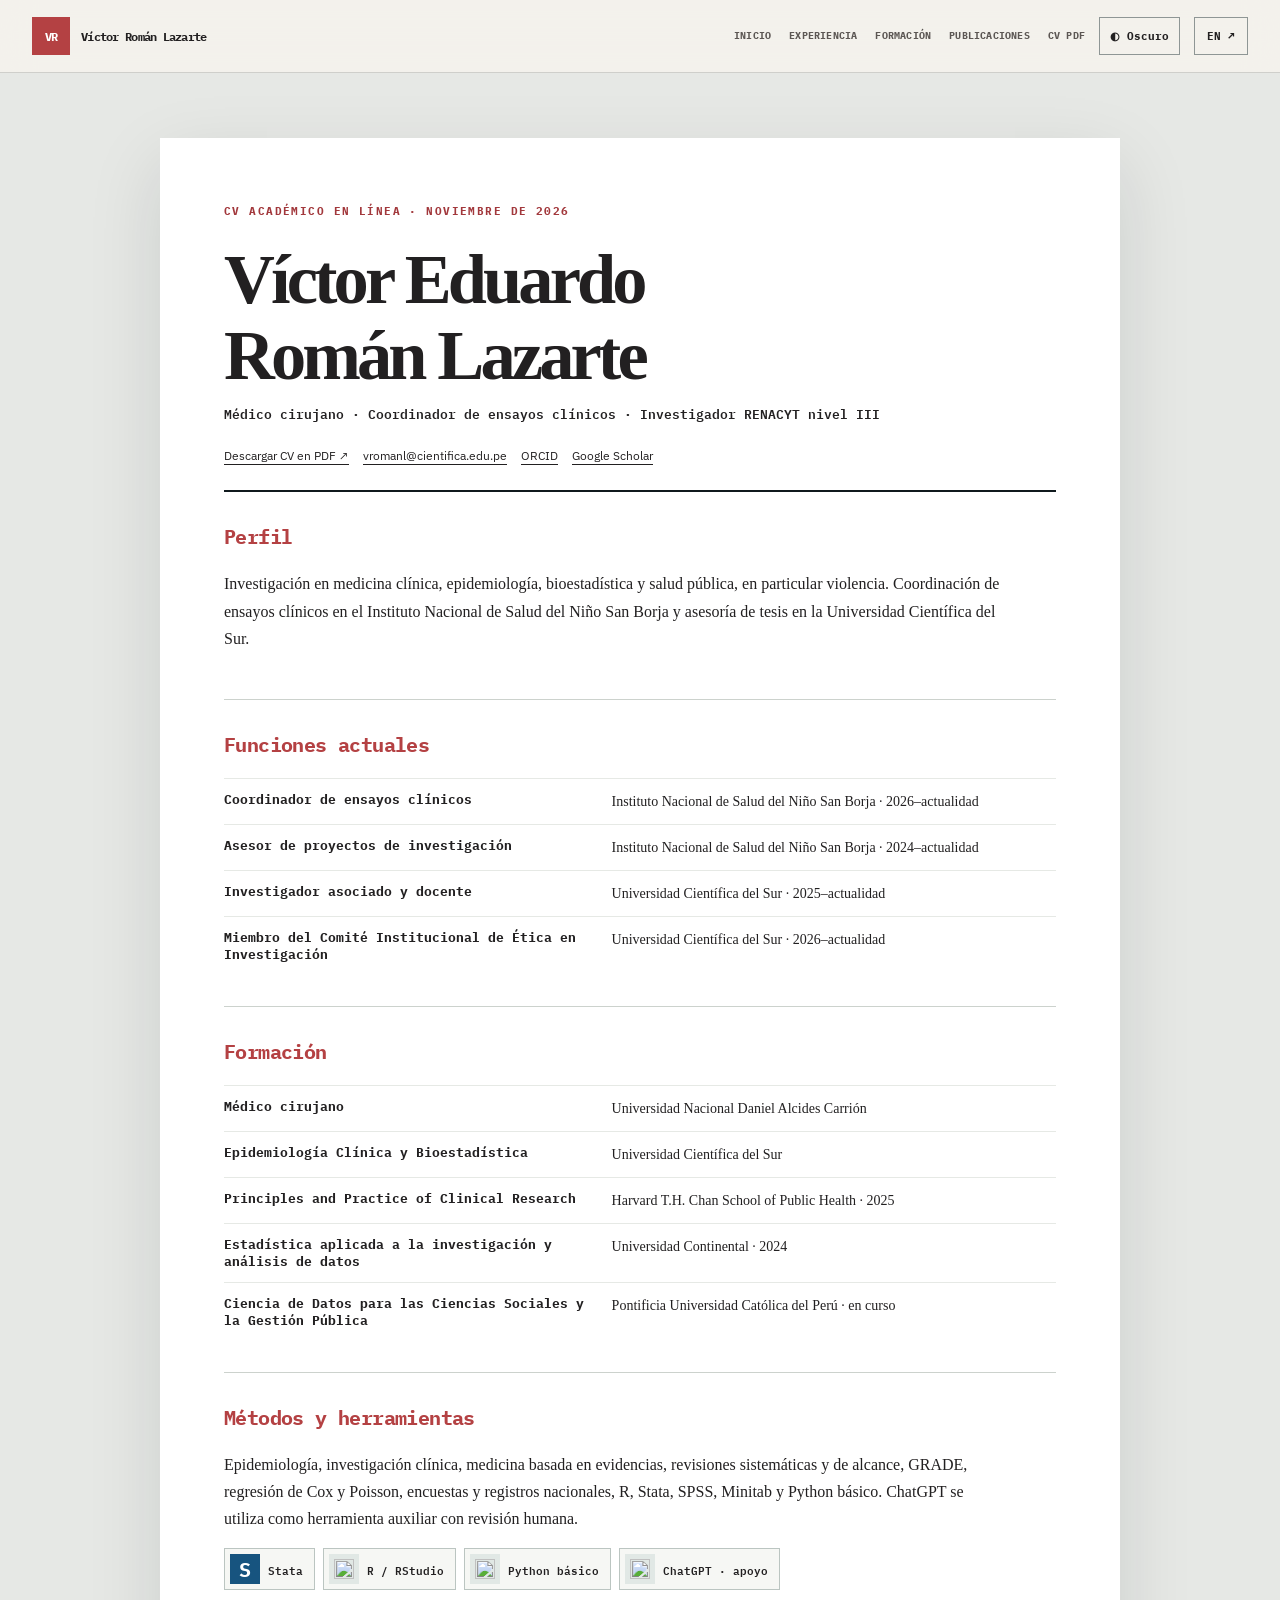
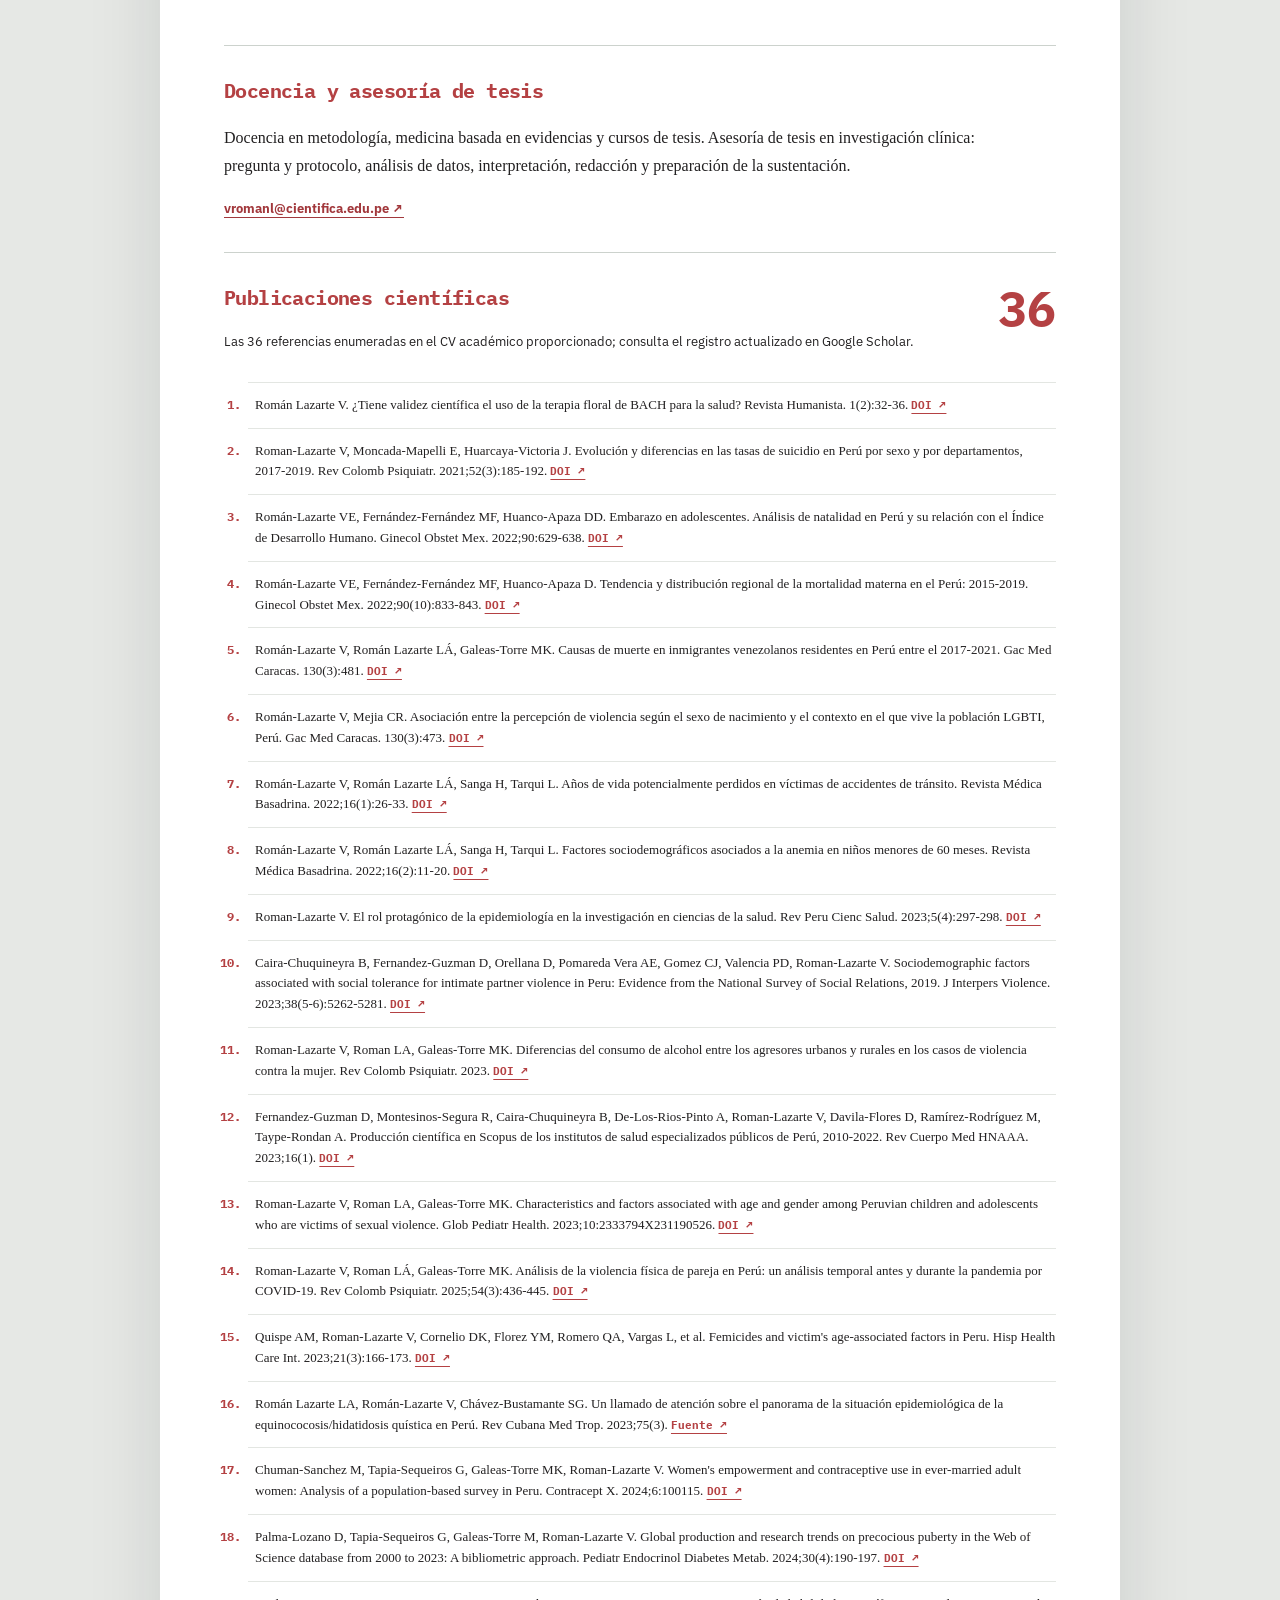
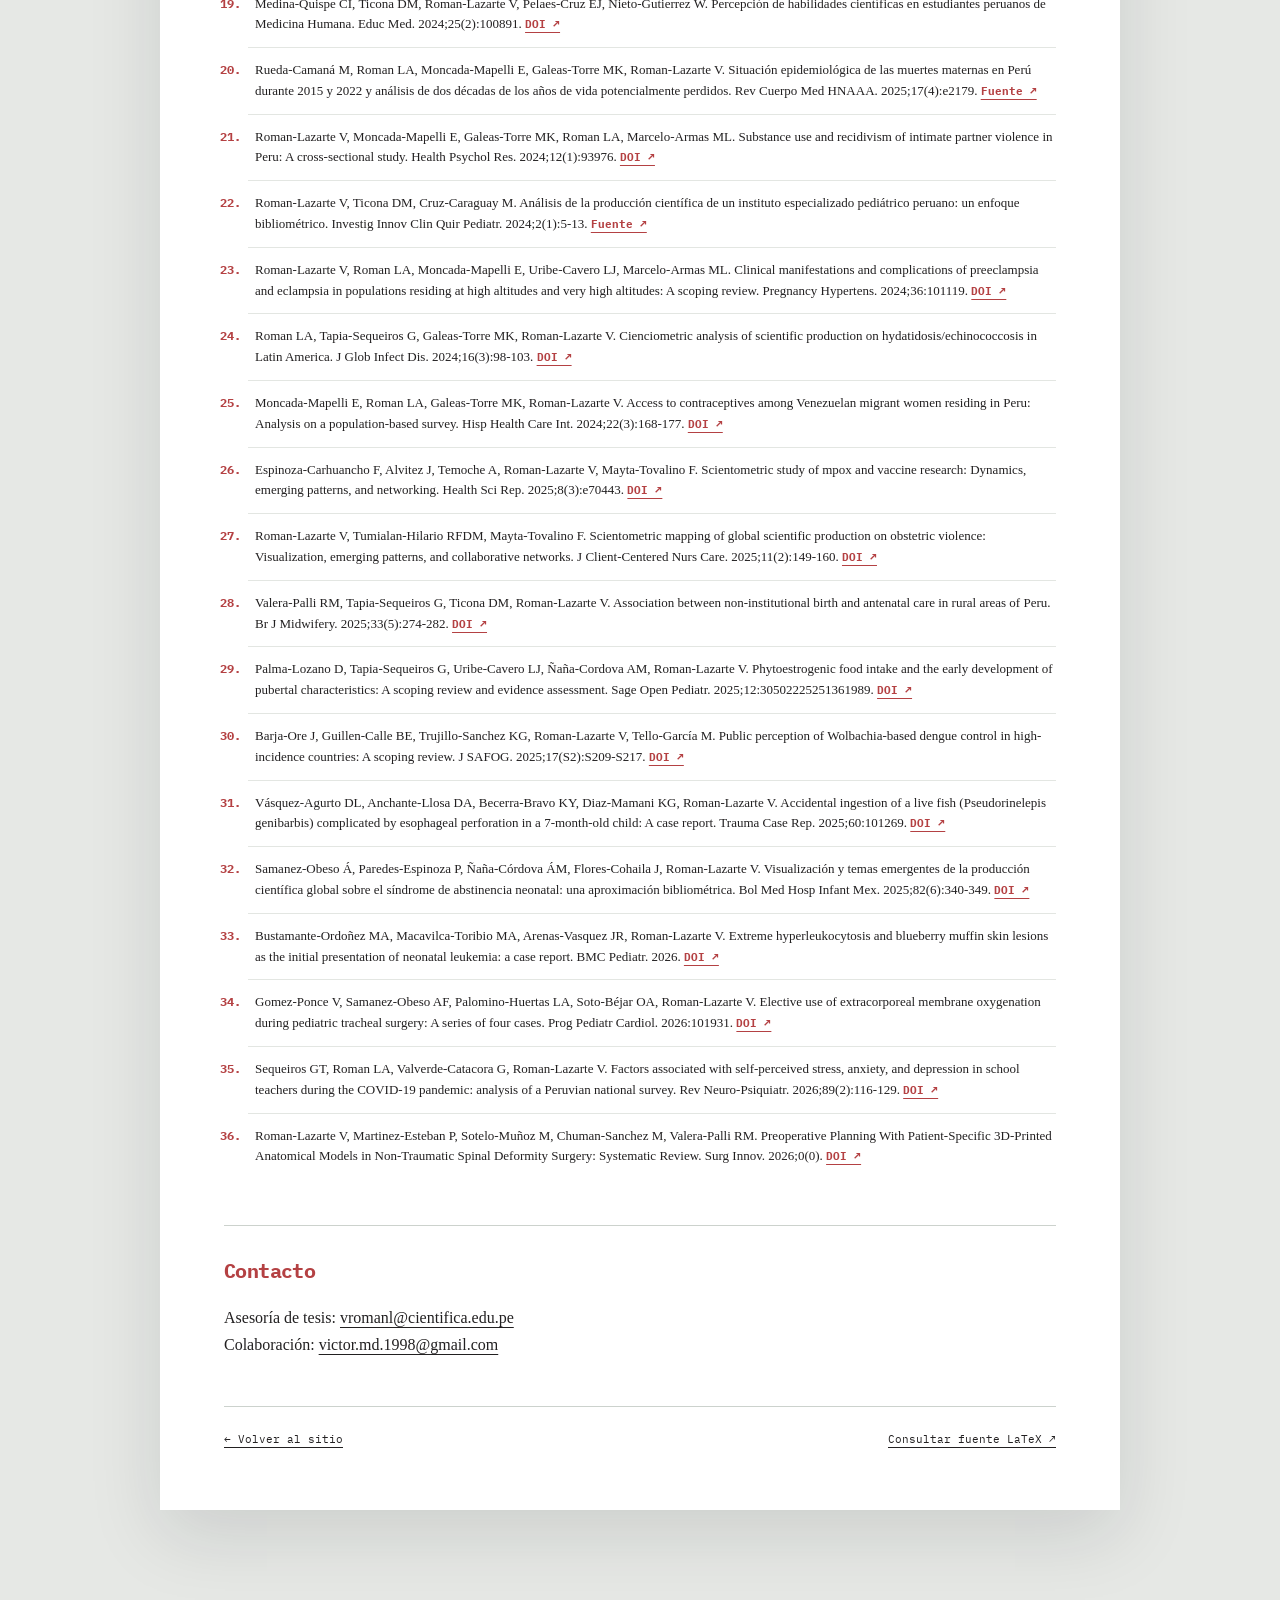
==== commit 13dbb91f: "Add direct PDF CV access" ====
--- a/cv/index.html
+++ b/cv/index.html
@@ -1 +1 @@
-<!doctype html><html lang="es"><head><meta charset="utf-8"><meta name="viewport" content="width=device-width, initial-scale=1"><title>Currículum académico | Víctor Eduardo Román Lazarte</title><meta name="description" content="CV académico en línea: investigación clínica, bioestadística, salud pública, docencia y publicaciones."><link rel="stylesheet" href="../styles-v2.css"><link rel="canonical" href="https://victorroman1998.github.io/cv/"><script>try{document.documentElement.dataset.theme=localStorage.getItem("site-theme")||"light"}catch{}</script></head><body class="cv-page"><div class="scroll-progress" aria-hidden="true"><span id="scroll-progress-fill"></span></div><a class="skip" href="#cv-main">Saltar al contenido</a><header class="site-header"><div class="container header-inner"><a class="brand" href="../"><span class="brand-mark">VR</span><span>Víctor Román Lazarte</span></a><div class="nav-wrap"><nav class="nav" aria-label="Navegación del CV"><a href="../">Inicio</a><a href="#experience">Experiencia</a><a href="#education">Formación</a><a href="#publications">Publicaciones</a></nav><button type="button" class="theme-toggle" data-theme-toggle aria-label="Cambiar modo de color"><span aria-hidden="true">◐</span><span data-theme-text>Oscuro</span></button><a class="language" href="en/" lang="en">EN ↗</a></div></div></header><main id="cv-main" class="cv-main"><div class="cv-sheet"><div class="cv-title"><p class="eyebrow">CV académico en línea · noviembre de 2026</p><h1>Víctor Eduardo<br>Román Lazarte</h1><p>Médico cirujano · Coordinador de ensayos clínicos · Investigador RENACYT nivel III</p><div class="cv-contact"><a href="mailto:vromanl@cientifica.edu.pe">vromanl@cientifica.edu.pe</a><a href="https://orcid.org/0000-0001-9664-5169">ORCID</a><a href="https://scholar.google.com/citations?user=KxjvJJEAAAAJ&hl=es">Google Scholar</a></div></div><section class="cv-section"><h2>Perfil</h2><p>Investigación en medicina clínica, epidemiología, bioestadística y salud pública, en particular violencia. Coordinación de ensayos clínicos en el Instituto Nacional de Salud del Niño San Borja y asesoría de tesis en la Universidad Científica del Sur.</p></section><section class="cv-section" id="experience"><h2>Funciones actuales</h2><ul class="cv-facts"><li><strong>Coordinador de ensayos clínicos</strong><span>Instituto Nacional de Salud del Niño San Borja · 2026–actualidad</span></li><li><strong>Asesor de proyectos de investigación</strong><span>Instituto Nacional de Salud del Niño San Borja · 2024–actualidad</span></li><li><strong>Investigador asociado y docente</strong><span>Universidad Científica del Sur · 2025–actualidad</span></li><li><strong>Miembro del Comité Institucional de Ética en Investigación</strong><span>Universidad Científica del Sur · 2026–actualidad</span></li></ul></section><section class="cv-section" id="education"><h2>Formación</h2><ul class="cv-facts"><li><strong>Médico cirujano</strong><span>Universidad Nacional Daniel Alcides Carrión</span></li><li><strong>Epidemiología Clínica y Bioestadística</strong><span>Universidad Científica del Sur</span></li><li><strong>Principles and Practice of Clinical Research</strong><span>Harvard T.H. Chan School of Public Health · 2025</span></li><li><strong>Estadística aplicada a la investigación y análisis de datos</strong><span>Universidad Continental · 2024</span></li><li><strong>Ciencia de Datos para las Ciencias Sociales y la Gestión Pública</strong><span>Pontificia Universidad Católica del Perú · en curso</span></li></ul></section><section class="cv-section"><h2>Métodos y herramientas</h2><p>Epidemiología, investigación clínica, medicina basada en evidencias, revisiones sistemáticas y de alcance, GRADE, regresión de Cox y Poisson, encuestas y registros nacionales, R, Stata, SPSS, Minitab y Python básico. ChatGPT se utiliza como herramienta auxiliar con revisión humana.</p><div class="tool-strip" aria-label="Herramientas de análisis"><div class="tool-badge"><span class="tool-icon stata">S</span><span>Stata</span></div><div class="tool-badge"><span class="tool-icon"><img src="https://cdn.simpleicons.org/rstudioide/75AADB" alt="" loading="lazy"></span><span>R / RStudio</span></div><div class="tool-badge"><span class="tool-icon"><img src="https://cdn.simpleicons.org/python/3776AB" alt="" loading="lazy"></span><span>Python básico</span></div><div class="tool-badge"><span class="tool-icon"><img src="https://cdn.simpleicons.org/openai/10A37F" alt="" loading="lazy"></span><span>ChatGPT · apoyo</span></div></div></section><section class="cv-section"><h2>Docencia y asesoría de tesis</h2><p>Docencia en metodología, medicina basada en evidencias y cursos de tesis. Asesoría de tesis en investigación clínica: pregunta y protocolo, análisis de datos, interpretación, redacción y preparación de la sustentación.</p><a class="text-link" href="mailto:vromanl@cientifica.edu.pe?subject=Asesor%C3%ADa%20de%20tesis">vromanl@cientifica.edu.pe ↗</a></section><section class="cv-section" id="publications"><div class="cv-publication-head"><div><h2>Publicaciones científicas</h2><p>Las 36 referencias enumeradas en el CV académico proporcionado; consulta el registro actualizado en Google Scholar.</p></div><span>36</span></div><ol class="pub-list"><li><span>Román Lazarte V. ¿Tiene validez científica el uso de la terapia floral de BACH para la salud? Revista Humanista. 1(2):32-36.</span> <a href="https://doi.org/10.52749/rh.v1i2.5" target="_blank" rel="noopener noreferrer">DOI ↗</a></li><li><span>Roman-Lazarte V, Moncada-Mapelli E, Huarcaya-Victoria J. Evolución y diferencias en las tasas de suicidio en Perú por sexo y por departamentos, 2017-2019. Rev Colomb Psiquiatr. 2021;52(3):185-192.</span> <a href="http://dx.doi.org/10.1016/j.rcp.2021.03.005" target="_blank" rel="noopener noreferrer">DOI ↗</a></li><li><span>Román-Lazarte VE, Fernández-Fernández MF, Huanco-Apaza DD. Embarazo en adolescentes. Análisis de natalidad en Perú y su relación con el Índice de Desarrollo Humano. Ginecol Obstet Mex. 2022;90:629-638.</span> <a href="https://doi.org/10.24245/gom.v90i8.7799" target="_blank" rel="noopener noreferrer">DOI ↗</a></li><li><span>Román-Lazarte VE, Fernández-Fernández MF, Huanco-Apaza D. Tendencia y distribución regional de la mortalidad materna en el Perú: 2015-2019. Ginecol Obstet Mex. 2022;90(10):833-843.</span> <a href="https://doi.org/10.24245/gom.v90i10.8037" target="_blank" rel="noopener noreferrer">DOI ↗</a></li><li><span>Román-Lazarte V, Román Lazarte LÁ, Galeas-Torre MK. Causas de muerte en inmigrantes venezolanos residentes en Perú entre el 2017-2021. Gac Med Caracas. 130(3):481.</span> <a href="https://doi.org/10.47307/GMC.2022.130.3.7" target="_blank" rel="noopener noreferrer">DOI ↗</a></li><li><span>Román-Lazarte V, Mejia CR. Asociación entre la percepción de violencia según el sexo de nacimiento y el contexto en el que vive la población LGBTI, Perú. Gac Med Caracas. 130(3):473.</span> <a href="https://doi.org/10.47307/GMC.2022.130.3.2" target="_blank" rel="noopener noreferrer">DOI ↗</a></li><li><span>Román-Lazarte V, Román Lazarte LÁ, Sanga H, Tarqui L. Años de vida potencialmente perdidos en víctimas de accidentes de tránsito. Revista Médica Basadrina. 2022;16(1):26-33.</span> <a href="https://doi.org/10.33326/26176068.2022.1.1514" target="_blank" rel="noopener noreferrer">DOI ↗</a></li><li><span>Román-Lazarte V, Román Lazarte LÁ, Sanga H, Tarqui L. Factores sociodemográficos asociados a la anemia en niños menores de 60 meses. Revista Médica Basadrina. 2022;16(2):11-20.</span> <a href="https://doi.org/10.33326/26176068.2022.2.1550" target="_blank" rel="noopener noreferrer">DOI ↗</a></li><li><span>Roman-Lazarte V. El rol protagónico de la epidemiología en la investigación en ciencias de la salud. Rev Peru Cienc Salud. 2023;5(4):297-298.</span> <a href="https://doi.org/10.37711/rpcs.2023.5.4.429" target="_blank" rel="noopener noreferrer">DOI ↗</a></li><li><span>Caira-Chuquineyra B, Fernandez-Guzman D, Orellana D, Pomareda Vera AE, Gomez CJ, Valencia PD, Roman-Lazarte V. Sociodemographic factors associated with social tolerance for intimate partner violence in Peru: Evidence from the National Survey of Social Relations, 2019. J Interpers Violence. 2023;38(5-6):5262-5281.</span> <a href="http://dx.doi.org/10.1177/08862605221120897" target="_blank" rel="noopener noreferrer">DOI ↗</a></li><li><span>Roman-Lazarte V, Roman LA, Galeas-Torre MK. Diferencias del consumo de alcohol entre los agresores urbanos y rurales en los casos de violencia contra la mujer. Rev Colomb Psiquiatr. 2023.</span> <a href="http://dx.doi.org/10.1016/j.rcp.2023.02.006" target="_blank" rel="noopener noreferrer">DOI ↗</a></li><li><span>Fernandez-Guzman D, Montesinos-Segura R, Caira-Chuquineyra B, De-Los-Rios-Pinto A, Roman-Lazarte V, Davila-Flores D, Ramírez-Rodríguez M, Taype-Rondan A. Producción científica en Scopus de los institutos de salud especializados públicos de Perú, 2010-2022. Rev Cuerpo Med HNAAA. 2023;16(1).</span> <a href="http://dx.doi.org/10.35434/rcmhnaaa.2023.161.1561" target="_blank" rel="noopener noreferrer">DOI ↗</a></li><li><span>Roman-Lazarte V, Roman LA, Galeas-Torre MK. Characteristics and factors associated with age and gender among Peruvian children and adolescents who are victims of sexual violence. Glob Pediatr Health. 2023;10:2333794X231190526.</span> <a href="http://dx.doi.org/10.1177/2333794X231190526" target="_blank" rel="noopener noreferrer">DOI ↗</a></li><li><span>Roman-Lazarte V, Roman LÁ, Galeas-Torre MK. Análisis de la violencia física de pareja en Perú: un análisis temporal antes y durante la pandemia por COVID-19. Rev Colomb Psiquiatr. 2025;54(3):436-445.</span> <a href="http://dx.doi.org/10.1016/j.rcp.2023.08.004" target="_blank" rel="noopener noreferrer">DOI ↗</a></li><li><span>Quispe AM, Roman-Lazarte V, Cornelio DK, Florez YM, Romero QA, Vargas L, et al. Femicides and victim's age-associated factors in Peru. Hisp Health Care Int. 2023;21(3):166-173.</span> <a href="http://dx.doi.org/10.1177/15404153231163324" target="_blank" rel="noopener noreferrer">DOI ↗</a></li><li><span>Román Lazarte LA, Román-Lazarte V, Chávez-Bustamante SG. Un llamado de atención sobre el panorama de la situación epidemiológica de la equinococosis/hidatidosis quística en Perú. Rev Cubana Med Trop. 2023;75(3).</span> <a href="http://scielo.sld.cu/scielo.php?script=sci_arttext&amp;pid=S0375-07602023000300005&amp;lng=es" target="_blank" rel="noopener noreferrer">Fuente ↗</a></li><li><span>Chuman-Sanchez M, Tapia-Sequeiros G, Galeas-Torre MK, Roman-Lazarte V. Women's empowerment and contraceptive use in ever-married adult women: Analysis of a population-based survey in Peru. Contracept X. 2024;6:100115.</span> <a href="http://dx.doi.org/10.1016/j.conx.2024.100115" target="_blank" rel="noopener noreferrer">DOI ↗</a></li><li><span>Palma-Lozano D, Tapia-Sequeiros G, Galeas-Torre M, Roman-Lazarte V. Global production and research trends on precocious puberty in the Web of Science database from 2000 to 2023: A bibliometric approach. Pediatr Endocrinol Diabetes Metab. 2024;30(4):190-197.</span> <a href="http://dx.doi.org/10.5114/pedm.2024.146683" target="_blank" rel="noopener noreferrer">DOI ↗</a></li><li><span>Medina-Quispe CI, Ticona DM, Roman-Lazarte V, Pelaes-Cruz EJ, Nieto-Gutierrez W. Percepción de habilidades científicas en estudiantes peruanos de Medicina Humana. Educ Med. 2024;25(2):100891.</span> <a href="http://dx.doi.org/10.1016/j.edumed.2024.100891" target="_blank" rel="noopener noreferrer">DOI ↗</a></li><li><span>Rueda-Camaná M, Roman LA, Moncada-Mapelli E, Galeas-Torre MK, Roman-Lazarte V. Situación epidemiológica de las muertes maternas en Perú durante 2015 y 2022 y análisis de dos décadas de los años de vida potencialmente perdidos. Rev Cuerpo Med HNAAA. 2025;17(4):e2179.</span> <a href="https://cmhnaaa.org.pe/ojs/index.php/rcmhnaaa/article/view/2179" target="_blank" rel="noopener noreferrer">Fuente ↗</a></li><li><span>Roman-Lazarte V, Moncada-Mapelli E, Galeas-Torre MK, Roman LA, Marcelo-Armas ML. Substance use and recidivism of intimate partner violence in Peru: A cross-sectional study. Health Psychol Res. 2024;12(1):93976.</span> <a href="http://dx.doi.org/10.52965/001c.93976" target="_blank" rel="noopener noreferrer">DOI ↗</a></li><li><span>Roman-Lazarte V, Ticona DM, Cruz-Caraguay M. Análisis de la producción científica de un instituto especializado pediátrico peruano: un enfoque bibliométrico. Investig Innov Clin Quir Pediatr. 2024;2(1):5-13.</span> <a href="https://investigacionpediatrica.insnsb.gob.pe/index.php/iicqp/article/view/76" target="_blank" rel="noopener noreferrer">Fuente ↗</a></li><li><span>Roman-Lazarte V, Roman LA, Moncada-Mapelli E, Uribe-Cavero LJ, Marcelo-Armas ML. Clinical manifestations and complications of preeclampsia and eclampsia in populations residing at high altitudes and very high altitudes: A scoping review. Pregnancy Hypertens. 2024;36:101119.</span> <a href="http://dx.doi.org/10.1016/j.preghy.2024.101119" target="_blank" rel="noopener noreferrer">DOI ↗</a></li><li><span>Roman LA, Tapia-Sequeiros G, Galeas-Torre MK, Roman-Lazarte V. Cienciometric analysis of scientific production on hydatidosis/echinococcosis in Latin America. J Glob Infect Dis. 2024;16(3):98-103.</span> <a href="http://dx.doi.org/10.4103/jgid.jgid_28_24" target="_blank" rel="noopener noreferrer">DOI ↗</a></li><li><span>Moncada-Mapelli E, Roman LA, Galeas-Torre MK, Roman-Lazarte V. Access to contraceptives among Venezuelan migrant women residing in Peru: Analysis on a population-based survey. Hisp Health Care Int. 2024;22(3):168-177.</span> <a href="http://dx.doi.org/10.1177/15404153241258158" target="_blank" rel="noopener noreferrer">DOI ↗</a></li><li><span>Espinoza-Carhuancho F, Alvitez J, Temoche A, Roman-Lazarte V, Mayta-Tovalino F. Scientometric study of mpox and vaccine research: Dynamics, emerging patterns, and networking. Health Sci Rep. 2025;8(3):e70443.</span> <a href="http://dx.doi.org/10.1002/hsr2.70443" target="_blank" rel="noopener noreferrer">DOI ↗</a></li><li><span>Roman-Lazarte V, Tumialan-Hilario RFDM, Mayta-Tovalino F. Scientometric mapping of global scientific production on obstetric violence: Visualization, emerging patterns, and collaborative networks. J Client-Centered Nurs Care. 2025;11(2):149-160.</span> <a href="http://dx.doi.org/10.32598/jccnc.11.2.786.1" target="_blank" rel="noopener noreferrer">DOI ↗</a></li><li><span>Valera-Palli RM, Tapia-Sequeiros G, Ticona DM, Roman-Lazarte V. Association between non-institutional birth and antenatal care in rural areas of Peru. Br J Midwifery. 2025;33(5):274-282.</span> <a href="http://dx.doi.org/10.12968/bjom.2024.0065" target="_blank" rel="noopener noreferrer">DOI ↗</a></li><li><span>Palma-Lozano D, Tapia-Sequeiros G, Uribe-Cavero LJ, Ñaña-Cordova AM, Roman-Lazarte V. Phytoestrogenic food intake and the early development of pubertal characteristics: A scoping review and evidence assessment. Sage Open Pediatr. 2025;12:30502225251361989.</span> <a href="http://dx.doi.org/10.1177/30502225251361989" target="_blank" rel="noopener noreferrer">DOI ↗</a></li><li><span>Barja-Ore J, Guillen-Calle BE, Trujillo-Sanchez KG, Roman-Lazarte V, Tello-García M. Public perception of Wolbachia-based dengue control in high-incidence countries: A scoping review. J SAFOG. 2025;17(S2):S209-S217.</span> <a href="http://dx.doi.org/10.5005/jp-journals-10006-2618" target="_blank" rel="noopener noreferrer">DOI ↗</a></li><li><span>Vásquez-Agurto DL, Anchante-Llosa DA, Becerra-Bravo KY, Diaz-Mamani KG, Roman-Lazarte V. Accidental ingestion of a live fish (Pseudorinelepis genibarbis) complicated by esophageal perforation in a 7-month-old child: A case report. Trauma Case Rep. 2025;60:101269.</span> <a href="http://dx.doi.org/10.1016/j.tcr.2025.101269" target="_blank" rel="noopener noreferrer">DOI ↗</a></li><li><span>Samanez-Obeso Á, Paredes-Espinoza P, Ñaña-Córdova ÁM, Flores-Cohaila J, Roman-Lazarte V. Visualización y temas emergentes de la producción científica global sobre el síndrome de abstinencia neonatal: una aproximación bibliométrica. Bol Med Hosp Infant Mex. 2025;82(6):340-349.</span> <a href="http://dx.doi.org/10.24875/BMHIM.25000029" target="_blank" rel="noopener noreferrer">DOI ↗</a></li><li><span>Bustamante-Ordoñez MA, Macavilca-Toribio MA, Arenas-Vasquez JR, Roman-Lazarte V. Extreme hyperleukocytosis and blueberry muffin skin lesions as the initial presentation of neonatal leukemia: a case report. BMC Pediatr. 2026.</span> <a href="https://doi.org/10.1186/s12887-026-06995-0" target="_blank" rel="noopener noreferrer">DOI ↗</a></li><li><span>Gomez-Ponce V, Samanez-Obeso AF, Palomino-Huertas LA, Soto-Béjar OA, Roman-Lazarte V. Elective use of extracorporeal membrane oxygenation during pediatric tracheal surgery: A series of four cases. Prog Pediatr Cardiol. 2026:101931.</span> <a href="https://doi.org/10.1016/j.ppedcard.2026.101931" target="_blank" rel="noopener noreferrer">DOI ↗</a></li><li><span>Sequeiros GT, Roman LA, Valverde-Catacora G, Roman-Lazarte V. Factors associated with self-perceived stress, anxiety, and depression in school teachers during the COVID-19 pandemic: analysis of a Peruvian national survey. Rev Neuro-Psiquiatr. 2026;89(2):116-129.</span> <a href="https://doi.org/10.20453/rnp.v89i2.6380" target="_blank" rel="noopener noreferrer">DOI ↗</a></li><li><span>Roman-Lazarte V, Martinez-Esteban P, Sotelo-Muñoz M, Chuman-Sanchez M, Valera-Palli RM. Preoperative Planning With Patient-Specific 3D-Printed Anatomical Models in Non-Traumatic Spinal Deformity Surgery: Systematic Review. Surg Innov. 2026;0(0).</span> <a href="https://doi.org/10.1177/15533506261476391" target="_blank" rel="noopener noreferrer">DOI ↗</a></li></ol></section><section class="cv-section"><h2>Contacto</h2><p>Asesoría de tesis: <a href="mailto:vromanl@cientifica.edu.pe">vromanl@cientifica.edu.pe</a><br>Colaboración: <a href="mailto:victor.md.1998@gmail.com">victor.md.1998@gmail.com</a></p></section><div class="cv-end"><a href="../">← Volver al sitio</a><a href="latex/main.tex">Consultar fuente LaTeX ↗</a></div></div></main><script defer src="../site-v2.js"></script></body></html>+<!doctype html><html lang="es"><head><meta charset="utf-8"><meta name="viewport" content="width=device-width, initial-scale=1"><title>Currículum académico | Víctor Eduardo Román Lazarte</title><meta name="description" content="CV académico en línea: investigación clínica, bioestadística, salud pública, docencia y publicaciones."><link rel="stylesheet" href="../styles-v2.css"><link rel="canonical" href="https://victorroman1998.github.io/cv/"><script>try{document.documentElement.dataset.theme=localStorage.getItem("site-theme")||"light"}catch{}</script></head><body class="cv-page"><div class="scroll-progress" aria-hidden="true"><span id="scroll-progress-fill"></span></div><a class="skip" href="#cv-main">Saltar al contenido</a><header class="site-header"><div class="container header-inner"><a class="brand" href="../"><span class="brand-mark">VR</span><span>Víctor Román Lazarte</span></a><div class="nav-wrap"><nav class="nav" aria-label="Navegación del CV"><a href="../">Inicio</a><a href="#experience">Experiencia</a><a href="#education">Formación</a><a href="#publications">Publicaciones</a><a href="../assets/CV_publico_Victor_Roman_Lazarte.pdf">CV PDF</a></nav><button type="button" class="theme-toggle" data-theme-toggle aria-label="Cambiar modo de color"><span aria-hidden="true">◐</span><span data-theme-text>Oscuro</span></button><a class="language" href="en/" lang="en">EN ↗</a></div></div></header><main id="cv-main" class="cv-main"><div class="cv-sheet"><div class="cv-title"><p class="eyebrow">CV académico en línea · noviembre de 2026</p><h1>Víctor Eduardo<br>Román Lazarte</h1><p>Médico cirujano · Coordinador de ensayos clínicos · Investigador RENACYT nivel III</p><div class="cv-contact"><a href="../assets/CV_publico_Victor_Roman_Lazarte.pdf">Descargar CV en PDF ↗</a><a href="mailto:vromanl@cientifica.edu.pe">vromanl@cientifica.edu.pe</a><a href="https://orcid.org/0000-0001-9664-5169">ORCID</a><a href="https://scholar.google.com/citations?user=KxjvJJEAAAAJ&hl=es">Google Scholar</a></div></div><section class="cv-section"><h2>Perfil</h2><p>Investigación en medicina clínica, epidemiología, bioestadística y salud pública, en particular violencia. Coordinación de ensayos clínicos en el Instituto Nacional de Salud del Niño San Borja y asesoría de tesis en la Universidad Científica del Sur.</p></section><section class="cv-section" id="experience"><h2>Funciones actuales</h2><ul class="cv-facts"><li><strong>Coordinador de ensayos clínicos</strong><span>Instituto Nacional de Salud del Niño San Borja · 2026–actualidad</span></li><li><strong>Asesor de proyectos de investigación</strong><span>Instituto Nacional de Salud del Niño San Borja · 2024–actualidad</span></li><li><strong>Investigador asociado y docente</strong><span>Universidad Científica del Sur · 2025–actualidad</span></li><li><strong>Miembro del Comité Institucional de Ética en Investigación</strong><span>Universidad Científica del Sur · 2026–actualidad</span></li></ul></section><section class="cv-section" id="education"><h2>Formación</h2><ul class="cv-facts"><li><strong>Médico cirujano</strong><span>Universidad Nacional Daniel Alcides Carrión</span></li><li><strong>Epidemiología Clínica y Bioestadística</strong><span>Universidad Científica del Sur</span></li><li><strong>Principles and Practice of Clinical Research</strong><span>Harvard T.H. Chan School of Public Health · 2025</span></li><li><strong>Estadística aplicada a la investigación y análisis de datos</strong><span>Universidad Continental · 2024</span></li><li><strong>Ciencia de Datos para las Ciencias Sociales y la Gestión Pública</strong><span>Pontificia Universidad Católica del Perú · en curso</span></li></ul></section><section class="cv-section"><h2>Métodos y herramientas</h2><p>Epidemiología, investigación clínica, medicina basada en evidencias, revisiones sistemáticas y de alcance, GRADE, regresión de Cox y Poisson, encuestas y registros nacionales, R, Stata, SPSS, Minitab y Python básico. ChatGPT se utiliza como herramienta auxiliar con revisión humana.</p><div class="tool-strip" aria-label="Herramientas de análisis"><div class="tool-badge"><span class="tool-icon stata">S</span><span>Stata</span></div><div class="tool-badge"><span class="tool-icon"><img src="https://cdn.simpleicons.org/rstudioide/75AADB" alt="" loading="lazy"></span><span>R / RStudio</span></div><div class="tool-badge"><span class="tool-icon"><img src="https://cdn.simpleicons.org/python/3776AB" alt="" loading="lazy"></span><span>Python básico</span></div><div class="tool-badge"><span class="tool-icon"><img src="https://cdn.simpleicons.org/openai/10A37F" alt="" loading="lazy"></span><span>ChatGPT · apoyo</span></div></div></section><section class="cv-section"><h2>Docencia y asesoría de tesis</h2><p>Docencia en metodología, medicina basada en evidencias y cursos de tesis. Asesoría de tesis en investigación clínica: pregunta y protocolo, análisis de datos, interpretación, redacción y preparación de la sustentación.</p><a class="text-link" href="mailto:vromanl@cientifica.edu.pe?subject=Asesor%C3%ADa%20de%20tesis">vromanl@cientifica.edu.pe ↗</a></section><section class="cv-section" id="publications"><div class="cv-publication-head"><div><h2>Publicaciones científicas</h2><p>Las 36 referencias enumeradas en el CV académico proporcionado; consulta el registro actualizado en Google Scholar.</p></div><span>36</span></div><ol class="pub-list"><li><span>Román Lazarte V. ¿Tiene validez científica el uso de la terapia floral de BACH para la salud? Revista Humanista. 1(2):32-36.</span> <a href="https://doi.org/10.52749/rh.v1i2.5" target="_blank" rel="noopener noreferrer">DOI ↗</a></li><li><span>Roman-Lazarte V, Moncada-Mapelli E, Huarcaya-Victoria J. Evolución y diferencias en las tasas de suicidio en Perú por sexo y por departamentos, 2017-2019. Rev Colomb Psiquiatr. 2021;52(3):185-192.</span> <a href="http://dx.doi.org/10.1016/j.rcp.2021.03.005" target="_blank" rel="noopener noreferrer">DOI ↗</a></li><li><span>Román-Lazarte VE, Fernández-Fernández MF, Huanco-Apaza DD. Embarazo en adolescentes. Análisis de natalidad en Perú y su relación con el Índice de Desarrollo Humano. Ginecol Obstet Mex. 2022;90:629-638.</span> <a href="https://doi.org/10.24245/gom.v90i8.7799" target="_blank" rel="noopener noreferrer">DOI ↗</a></li><li><span>Román-Lazarte VE, Fernández-Fernández MF, Huanco-Apaza D. Tendencia y distribución regional de la mortalidad materna en el Perú: 2015-2019. Ginecol Obstet Mex. 2022;90(10):833-843.</span> <a href="https://doi.org/10.24245/gom.v90i10.8037" target="_blank" rel="noopener noreferrer">DOI ↗</a></li><li><span>Román-Lazarte V, Román Lazarte LÁ, Galeas-Torre MK. Causas de muerte en inmigrantes venezolanos residentes en Perú entre el 2017-2021. Gac Med Caracas. 130(3):481.</span> <a href="https://doi.org/10.47307/GMC.2022.130.3.7" target="_blank" rel="noopener noreferrer">DOI ↗</a></li><li><span>Román-Lazarte V, Mejia CR. Asociación entre la percepción de violencia según el sexo de nacimiento y el contexto en el que vive la población LGBTI, Perú. Gac Med Caracas. 130(3):473.</span> <a href="https://doi.org/10.47307/GMC.2022.130.3.2" target="_blank" rel="noopener noreferrer">DOI ↗</a></li><li><span>Román-Lazarte V, Román Lazarte LÁ, Sanga H, Tarqui L. Años de vida potencialmente perdidos en víctimas de accidentes de tránsito. Revista Médica Basadrina. 2022;16(1):26-33.</span> <a href="https://doi.org/10.33326/26176068.2022.1.1514" target="_blank" rel="noopener noreferrer">DOI ↗</a></li><li><span>Román-Lazarte V, Román Lazarte LÁ, Sanga H, Tarqui L. Factores sociodemográficos asociados a la anemia en niños menores de 60 meses. Revista Médica Basadrina. 2022;16(2):11-20.</span> <a href="https://doi.org/10.33326/26176068.2022.2.1550" target="_blank" rel="noopener noreferrer">DOI ↗</a></li><li><span>Roman-Lazarte V. El rol protagónico de la epidemiología en la investigación en ciencias de la salud. Rev Peru Cienc Salud. 2023;5(4):297-298.</span> <a href="https://doi.org/10.37711/rpcs.2023.5.4.429" target="_blank" rel="noopener noreferrer">DOI ↗</a></li><li><span>Caira-Chuquineyra B, Fernandez-Guzman D, Orellana D, Pomareda Vera AE, Gomez CJ, Valencia PD, Roman-Lazarte V. Sociodemographic factors associated with social tolerance for intimate partner violence in Peru: Evidence from the National Survey of Social Relations, 2019. J Interpers Violence. 2023;38(5-6):5262-5281.</span> <a href="http://dx.doi.org/10.1177/08862605221120897" target="_blank" rel="noopener noreferrer">DOI ↗</a></li><li><span>Roman-Lazarte V, Roman LA, Galeas-Torre MK. Diferencias del consumo de alcohol entre los agresores urbanos y rurales en los casos de violencia contra la mujer. Rev Colomb Psiquiatr. 2023.</span> <a href="http://dx.doi.org/10.1016/j.rcp.2023.02.006" target="_blank" rel="noopener noreferrer">DOI ↗</a></li><li><span>Fernandez-Guzman D, Montesinos-Segura R, Caira-Chuquineyra B, De-Los-Rios-Pinto A, Roman-Lazarte V, Davila-Flores D, Ramírez-Rodríguez M, Taype-Rondan A. Producción científica en Scopus de los institutos de salud especializados públicos de Perú, 2010-2022. Rev Cuerpo Med HNAAA. 2023;16(1).</span> <a href="http://dx.doi.org/10.35434/rcmhnaaa.2023.161.1561" target="_blank" rel="noopener noreferrer">DOI ↗</a></li><li><span>Roman-Lazarte V, Roman LA, Galeas-Torre MK. Characteristics and factors associated with age and gender among Peruvian children and adolescents who are victims of sexual violence. Glob Pediatr Health. 2023;10:2333794X231190526.</span> <a href="http://dx.doi.org/10.1177/2333794X231190526" target="_blank" rel="noopener noreferrer">DOI ↗</a></li><li><span>Roman-Lazarte V, Roman LÁ, Galeas-Torre MK. Análisis de la violencia física de pareja en Perú: un análisis temporal antes y durante la pandemia por COVID-19. Rev Colomb Psiquiatr. 2025;54(3):436-445.</span> <a href="http://dx.doi.org/10.1016/j.rcp.2023.08.004" target="_blank" rel="noopener noreferrer">DOI ↗</a></li><li><span>Quispe AM, Roman-Lazarte V, Cornelio DK, Florez YM, Romero QA, Vargas L, et al. Femicides and victim's age-associated factors in Peru. Hisp Health Care Int. 2023;21(3):166-173.</span> <a href="http://dx.doi.org/10.1177/15404153231163324" target="_blank" rel="noopener noreferrer">DOI ↗</a></li><li><span>Román Lazarte LA, Román-Lazarte V, Chávez-Bustamante SG. Un llamado de atención sobre el panorama de la situación epidemiológica de la equinococosis/hidatidosis quística en Perú. Rev Cubana Med Trop. 2023;75(3).</span> <a href="http://scielo.sld.cu/scielo.php?script=sci_arttext&amp;pid=S0375-07602023000300005&amp;lng=es" target="_blank" rel="noopener noreferrer">Fuente ↗</a></li><li><span>Chuman-Sanchez M, Tapia-Sequeiros G, Galeas-Torre MK, Roman-Lazarte V. Women's empowerment and contraceptive use in ever-married adult women: Analysis of a population-based survey in Peru. Contracept X. 2024;6:100115.</span> <a href="http://dx.doi.org/10.1016/j.conx.2024.100115" target="_blank" rel="noopener noreferrer">DOI ↗</a></li><li><span>Palma-Lozano D, Tapia-Sequeiros G, Galeas-Torre M, Roman-Lazarte V. Global production and research trends on precocious puberty in the Web of Science database from 2000 to 2023: A bibliometric approach. Pediatr Endocrinol Diabetes Metab. 2024;30(4):190-197.</span> <a href="http://dx.doi.org/10.5114/pedm.2024.146683" target="_blank" rel="noopener noreferrer">DOI ↗</a></li><li><span>Medina-Quispe CI, Ticona DM, Roman-Lazarte V, Pelaes-Cruz EJ, Nieto-Gutierrez W. Percepción de habilidades científicas en estudiantes peruanos de Medicina Humana. Educ Med. 2024;25(2):100891.</span> <a href="http://dx.doi.org/10.1016/j.edumed.2024.100891" target="_blank" rel="noopener noreferrer">DOI ↗</a></li><li><span>Rueda-Camaná M, Roman LA, Moncada-Mapelli E, Galeas-Torre MK, Roman-Lazarte V. Situación epidemiológica de las muertes maternas en Perú durante 2015 y 2022 y análisis de dos décadas de los años de vida potencialmente perdidos. Rev Cuerpo Med HNAAA. 2025;17(4):e2179.</span> <a href="https://cmhnaaa.org.pe/ojs/index.php/rcmhnaaa/article/view/2179" target="_blank" rel="noopener noreferrer">Fuente ↗</a></li><li><span>Roman-Lazarte V, Moncada-Mapelli E, Galeas-Torre MK, Roman LA, Marcelo-Armas ML. Substance use and recidivism of intimate partner violence in Peru: A cross-sectional study. Health Psychol Res. 2024;12(1):93976.</span> <a href="http://dx.doi.org/10.52965/001c.93976" target="_blank" rel="noopener noreferrer">DOI ↗</a></li><li><span>Roman-Lazarte V, Ticona DM, Cruz-Caraguay M. Análisis de la producción científica de un instituto especializado pediátrico peruano: un enfoque bibliométrico. Investig Innov Clin Quir Pediatr. 2024;2(1):5-13.</span> <a href="https://investigacionpediatrica.insnsb.gob.pe/index.php/iicqp/article/view/76" target="_blank" rel="noopener noreferrer">Fuente ↗</a></li><li><span>Roman-Lazarte V, Roman LA, Moncada-Mapelli E, Uribe-Cavero LJ, Marcelo-Armas ML. Clinical manifestations and complications of preeclampsia and eclampsia in populations residing at high altitudes and very high altitudes: A scoping review. Pregnancy Hypertens. 2024;36:101119.</span> <a href="http://dx.doi.org/10.1016/j.preghy.2024.101119" target="_blank" rel="noopener noreferrer">DOI ↗</a></li><li><span>Roman LA, Tapia-Sequeiros G, Galeas-Torre MK, Roman-Lazarte V. Cienciometric analysis of scientific production on hydatidosis/echinococcosis in Latin America. J Glob Infect Dis. 2024;16(3):98-103.</span> <a href="http://dx.doi.org/10.4103/jgid.jgid_28_24" target="_blank" rel="noopener noreferrer">DOI ↗</a></li><li><span>Moncada-Mapelli E, Roman LA, Galeas-Torre MK, Roman-Lazarte V. Access to contraceptives among Venezuelan migrant women residing in Peru: Analysis on a population-based survey. Hisp Health Care Int. 2024;22(3):168-177.</span> <a href="http://dx.doi.org/10.1177/15404153241258158" target="_blank" rel="noopener noreferrer">DOI ↗</a></li><li><span>Espinoza-Carhuancho F, Alvitez J, Temoche A, Roman-Lazarte V, Mayta-Tovalino F. Scientometric study of mpox and vaccine research: Dynamics, emerging patterns, and networking. Health Sci Rep. 2025;8(3):e70443.</span> <a href="http://dx.doi.org/10.1002/hsr2.70443" target="_blank" rel="noopener noreferrer">DOI ↗</a></li><li><span>Roman-Lazarte V, Tumialan-Hilario RFDM, Mayta-Tovalino F. Scientometric mapping of global scientific production on obstetric violence: Visualization, emerging patterns, and collaborative networks. J Client-Centered Nurs Care. 2025;11(2):149-160.</span> <a href="http://dx.doi.org/10.32598/jccnc.11.2.786.1" target="_blank" rel="noopener noreferrer">DOI ↗</a></li><li><span>Valera-Palli RM, Tapia-Sequeiros G, Ticona DM, Roman-Lazarte V. Association between non-institutional birth and antenatal care in rural areas of Peru. Br J Midwifery. 2025;33(5):274-282.</span> <a href="http://dx.doi.org/10.12968/bjom.2024.0065" target="_blank" rel="noopener noreferrer">DOI ↗</a></li><li><span>Palma-Lozano D, Tapia-Sequeiros G, Uribe-Cavero LJ, Ñaña-Cordova AM, Roman-Lazarte V. Phytoestrogenic food intake and the early development of pubertal characteristics: A scoping review and evidence assessment. Sage Open Pediatr. 2025;12:30502225251361989.</span> <a href="http://dx.doi.org/10.1177/30502225251361989" target="_blank" rel="noopener noreferrer">DOI ↗</a></li><li><span>Barja-Ore J, Guillen-Calle BE, Trujillo-Sanchez KG, Roman-Lazarte V, Tello-García M. Public perception of Wolbachia-based dengue control in high-incidence countries: A scoping review. J SAFOG. 2025;17(S2):S209-S217.</span> <a href="http://dx.doi.org/10.5005/jp-journals-10006-2618" target="_blank" rel="noopener noreferrer">DOI ↗</a></li><li><span>Vásquez-Agurto DL, Anchante-Llosa DA, Becerra-Bravo KY, Diaz-Mamani KG, Roman-Lazarte V. Accidental ingestion of a live fish (Pseudorinelepis genibarbis) complicated by esophageal perforation in a 7-month-old child: A case report. Trauma Case Rep. 2025;60:101269.</span> <a href="http://dx.doi.org/10.1016/j.tcr.2025.101269" target="_blank" rel="noopener noreferrer">DOI ↗</a></li><li><span>Samanez-Obeso Á, Paredes-Espinoza P, Ñaña-Córdova ÁM, Flores-Cohaila J, Roman-Lazarte V. Visualización y temas emergentes de la producción científica global sobre el síndrome de abstinencia neonatal: una aproximación bibliométrica. Bol Med Hosp Infant Mex. 2025;82(6):340-349.</span> <a href="http://dx.doi.org/10.24875/BMHIM.25000029" target="_blank" rel="noopener noreferrer">DOI ↗</a></li><li><span>Bustamante-Ordoñez MA, Macavilca-Toribio MA, Arenas-Vasquez JR, Roman-Lazarte V. Extreme hyperleukocytosis and blueberry muffin skin lesions as the initial presentation of neonatal leukemia: a case report. BMC Pediatr. 2026.</span> <a href="https://doi.org/10.1186/s12887-026-06995-0" target="_blank" rel="noopener noreferrer">DOI ↗</a></li><li><span>Gomez-Ponce V, Samanez-Obeso AF, Palomino-Huertas LA, Soto-Béjar OA, Roman-Lazarte V. Elective use of extracorporeal membrane oxygenation during pediatric tracheal surgery: A series of four cases. Prog Pediatr Cardiol. 2026:101931.</span> <a href="https://doi.org/10.1016/j.ppedcard.2026.101931" target="_blank" rel="noopener noreferrer">DOI ↗</a></li><li><span>Sequeiros GT, Roman LA, Valverde-Catacora G, Roman-Lazarte V. Factors associated with self-perceived stress, anxiety, and depression in school teachers during the COVID-19 pandemic: analysis of a Peruvian national survey. Rev Neuro-Psiquiatr. 2026;89(2):116-129.</span> <a href="https://doi.org/10.20453/rnp.v89i2.6380" target="_blank" rel="noopener noreferrer">DOI ↗</a></li><li><span>Roman-Lazarte V, Martinez-Esteban P, Sotelo-Muñoz M, Chuman-Sanchez M, Valera-Palli RM. Preoperative Planning With Patient-Specific 3D-Printed Anatomical Models in Non-Traumatic Spinal Deformity Surgery: Systematic Review. Surg Innov. 2026;0(0).</span> <a href="https://doi.org/10.1177/15533506261476391" target="_blank" rel="noopener noreferrer">DOI ↗</a></li></ol></section><section class="cv-section"><h2>Contacto</h2><p>Asesoría de tesis: <a href="mailto:vromanl@cientifica.edu.pe">vromanl@cientifica.edu.pe</a><br>Colaboración: <a href="mailto:victor.md.1998@gmail.com">victor.md.1998@gmail.com</a></p></section><div class="cv-end"><a href="../">← Volver al sitio</a><a href="latex/main.tex">Consultar fuente LaTeX ↗</a></div></div></main><script defer src="../site-v2.js"></script></body></html>
--- a/styles-v2.css
+++ b/styles-v2.css
@@ -453,3 +453,35 @@
   .cv-sheet { padding: 22px; }
   .cv-facts li { grid-template-columns: 1fr; gap: 4px; }
 }
+
+/* Profile, selected findings and embedded research demo */
+.profile-summary { display: grid; grid-template-columns: minmax(0,.8fr) minmax(0,1.2fr); gap: 7vw; align-items: start; }
+.profile-summary > p { max-width: 550px; color: var(--ink-2); font-size: clamp(1rem,1.45vw,1.2rem); line-height: 1.7; }
+.skills-section { background: var(--paper-2); }
+.skills-grid { display: grid; grid-template-columns: repeat(2,minmax(0,1fr)); gap: 0 42px; margin: 35px 0 28px; }
+.skills-section .skill-group { padding: 24px 0; }
+.skills-section .skill-group h3 { font-size: 18px; }
+.skills-section .skill-group p { font-size: 14px; }
+.findings-grid { display: grid; grid-template-columns: repeat(3,minmax(0,1fr)); gap: 18px; }
+.finding-card { min-width: 0; display: flex; flex-direction: column; background: #f6f4ee; color: #172226; }
+.finding-card > img { display: block; width: 100%; height: 205px; object-fit: contain; background: #fff; border: 1px solid #c9d0cb; }
+.finding-copy { display: flex; flex: 1; flex-direction: column; align-items: flex-start; padding: 24px; }
+.finding-type { margin-bottom: 15px; color: #9b493e; font: 700 10px 'IBM Plex Mono',monospace; text-transform: uppercase; letter-spacing: .07em; }
+.finding-card h3 { margin-bottom: 17px; font-size: clamp(1.55rem,2.2vw,2rem); }
+.finding-card p { color: #3d4b4d; font-size: 14px; line-height: 1.6; }
+.finding-card .text-link { margin-top: auto; padding-top: 8px; font-size: 13px; }
+.results .section-head p { color: #cbd4d1; }
+.results .results-note { margin-top: 22px; }
+.process-section { background: var(--paper); }
+.process-lead { max-width: 950px; color: var(--ink-2); font-size: clamp(1rem,1.5vw,1.2rem); line-height: 1.7; }
+.process-grid { display: grid; grid-template-columns: repeat(3,minmax(0,1fr)); gap: 28px; margin-top: 45px; }
+.process-grid > div { border-top: 2px solid var(--red); padding-top: 20px; }
+.process-grid strong { display: block; margin-bottom: 18px; color: var(--red); font: 700 13px 'IBM Plex Mono',monospace; }
+.process-grid h3 { font-size: 22px; }
+.process-grid p { color: var(--ink-2); font-size: 14px; line-height: 1.65; }
+.embedded-demo { width: 100%; min-width: 0; height: 475px; border: 1px solid #c5cdca; background: #f8f8f4; }
+html[data-theme=dark] .skills-section { background: #202f33; }
+html[data-theme=dark] .process-section { background: #172226; }
+@media (max-width: 1000px) { .findings-grid { grid-template-columns: 1fr 1fr; } }
+@media (max-width: 800px) { .profile-summary, .process-grid { grid-template-columns: 1fr; } .findings-grid { grid-template-columns: 1fr; } .embedded-demo { height: 430px; } }
+@media (max-width: 550px) { .skills-grid { grid-template-columns: 1fr; } .finding-card > img { height: 190px; } .finding-copy { padding: 20px; } .embedded-demo { height: 440px; } .nav { gap: 14px; } }
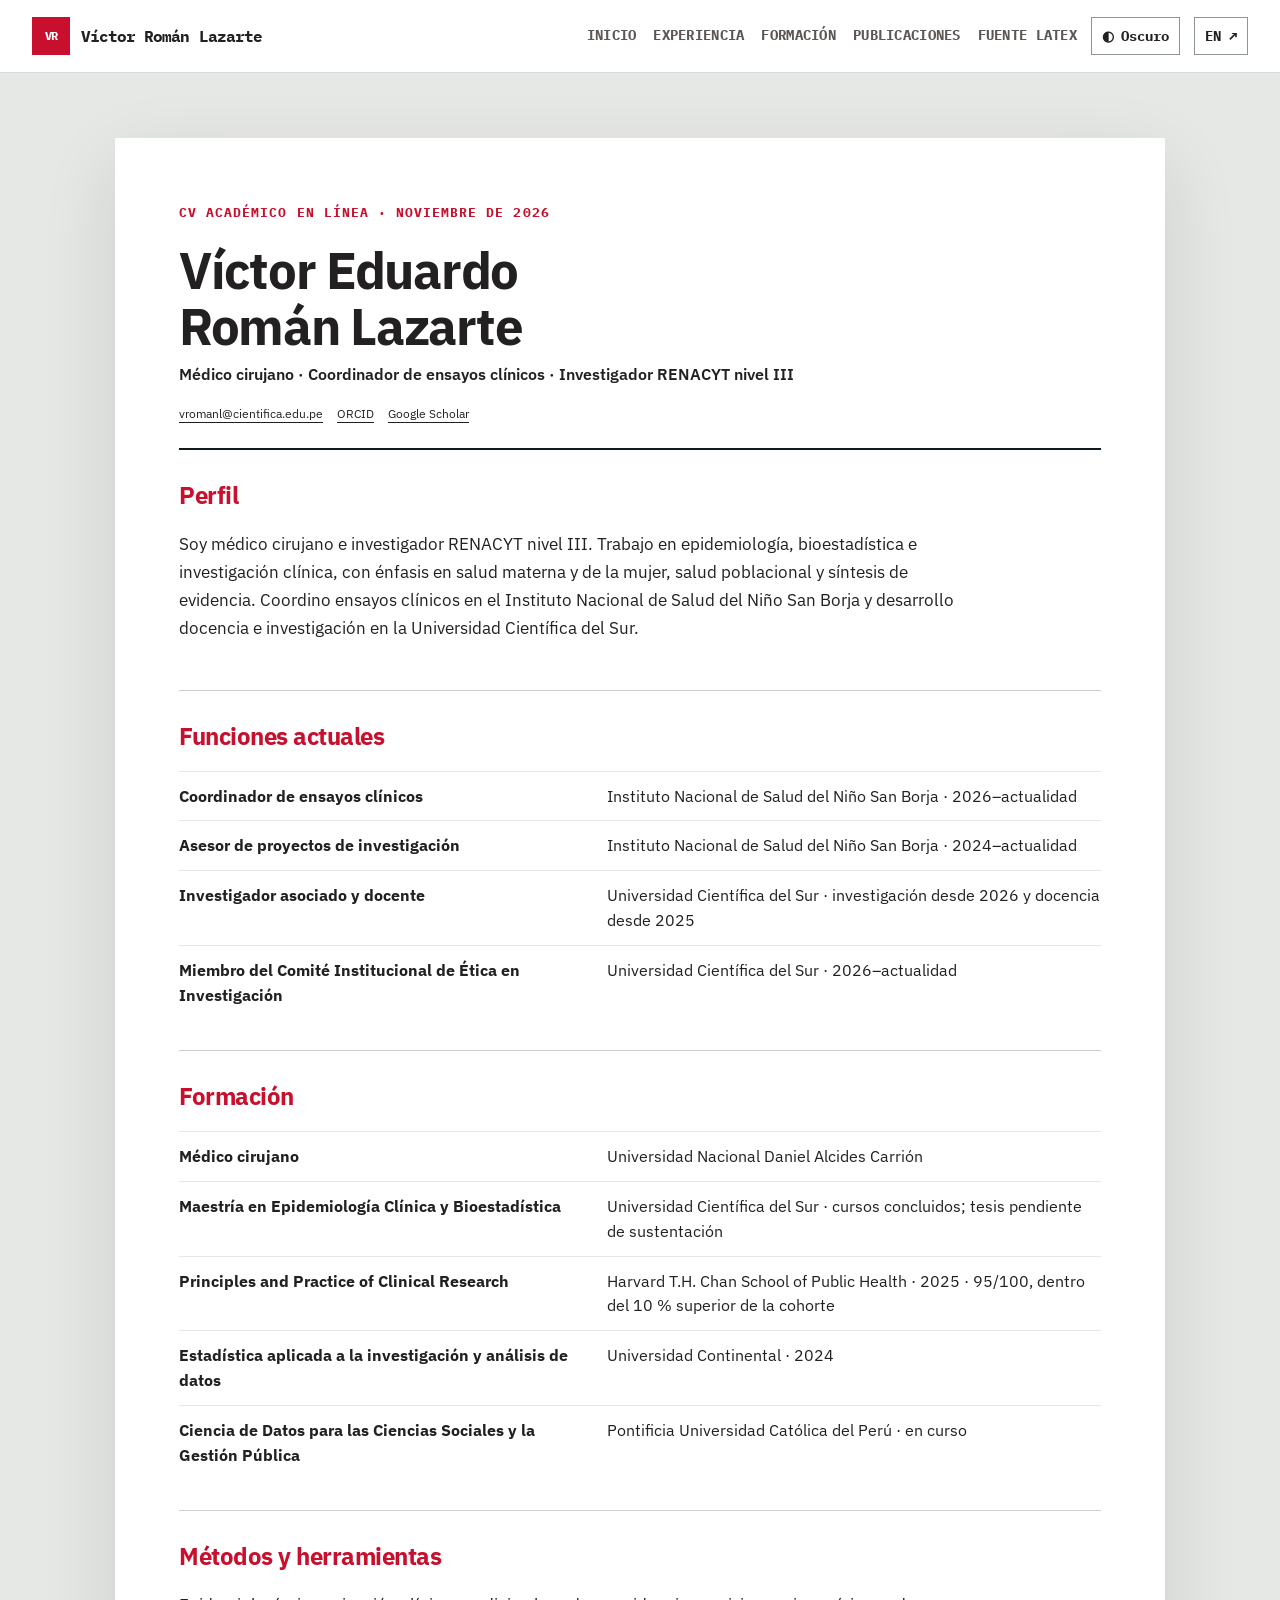
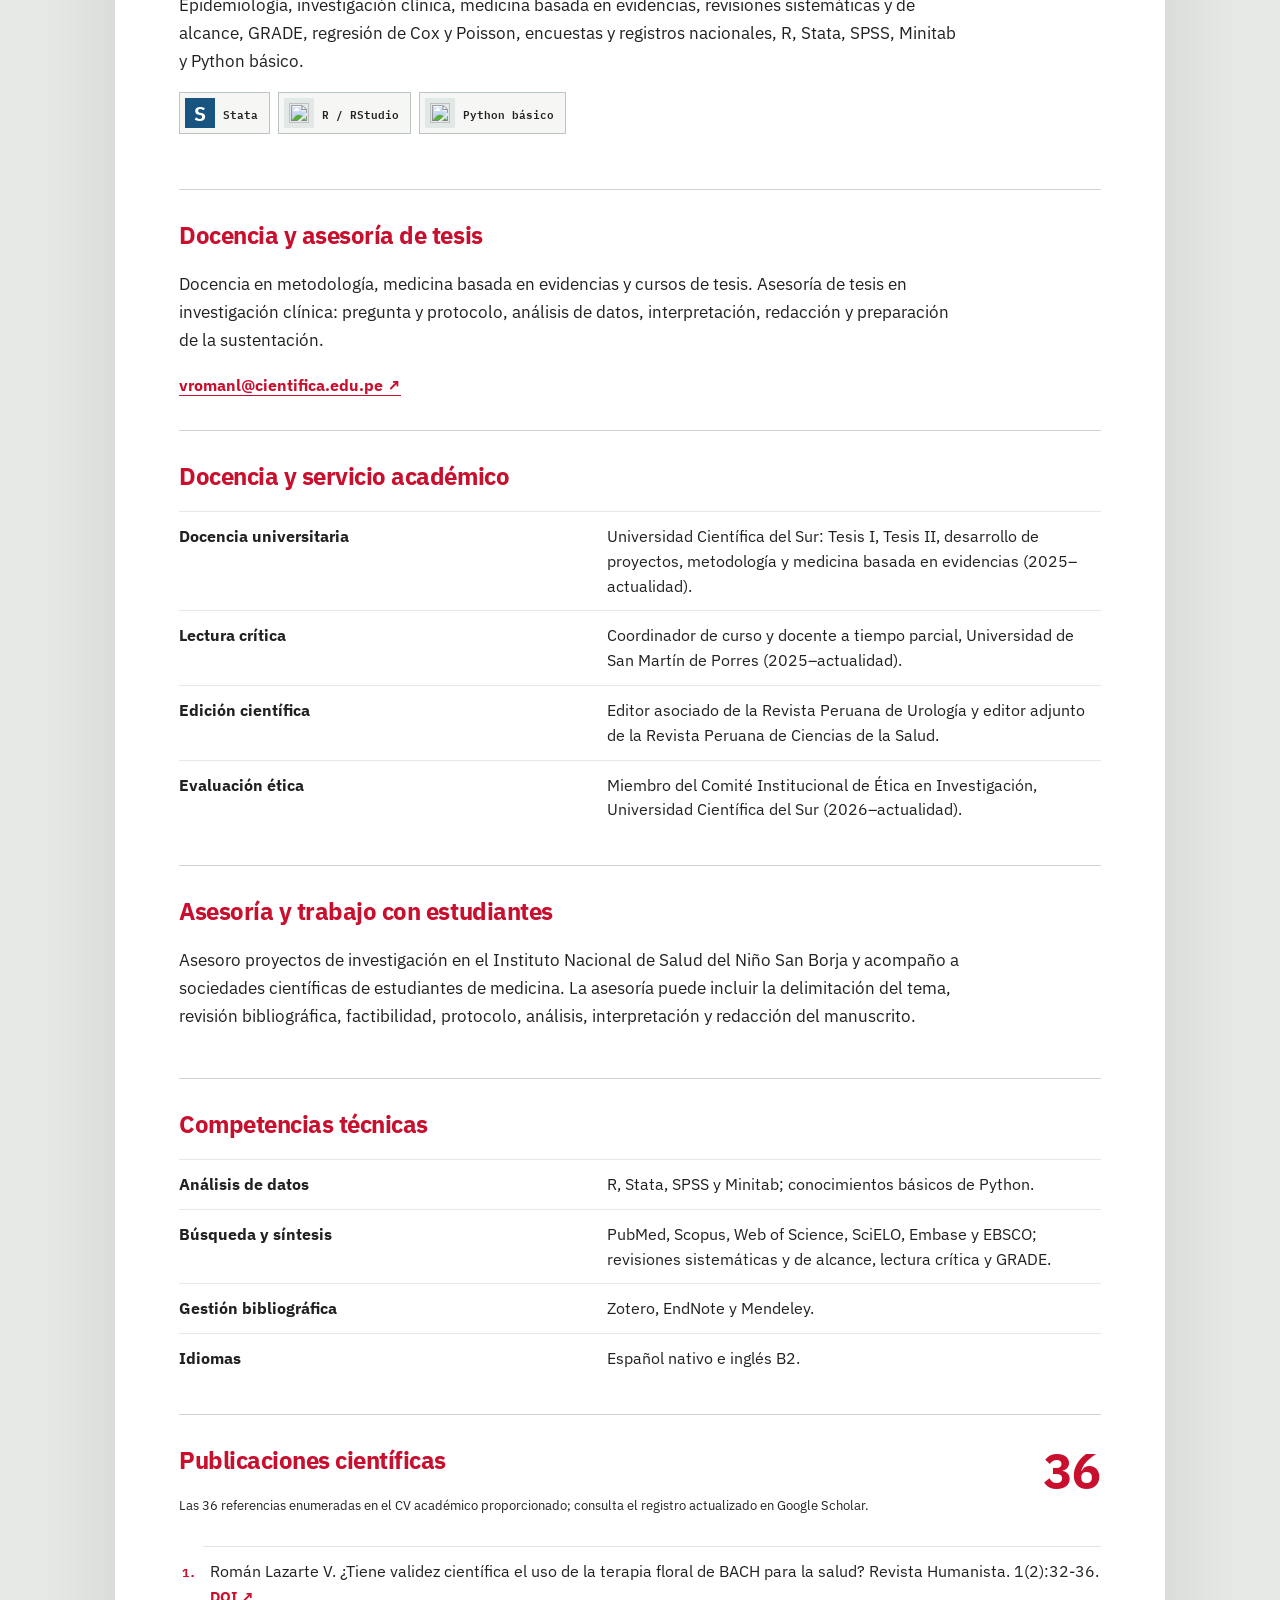
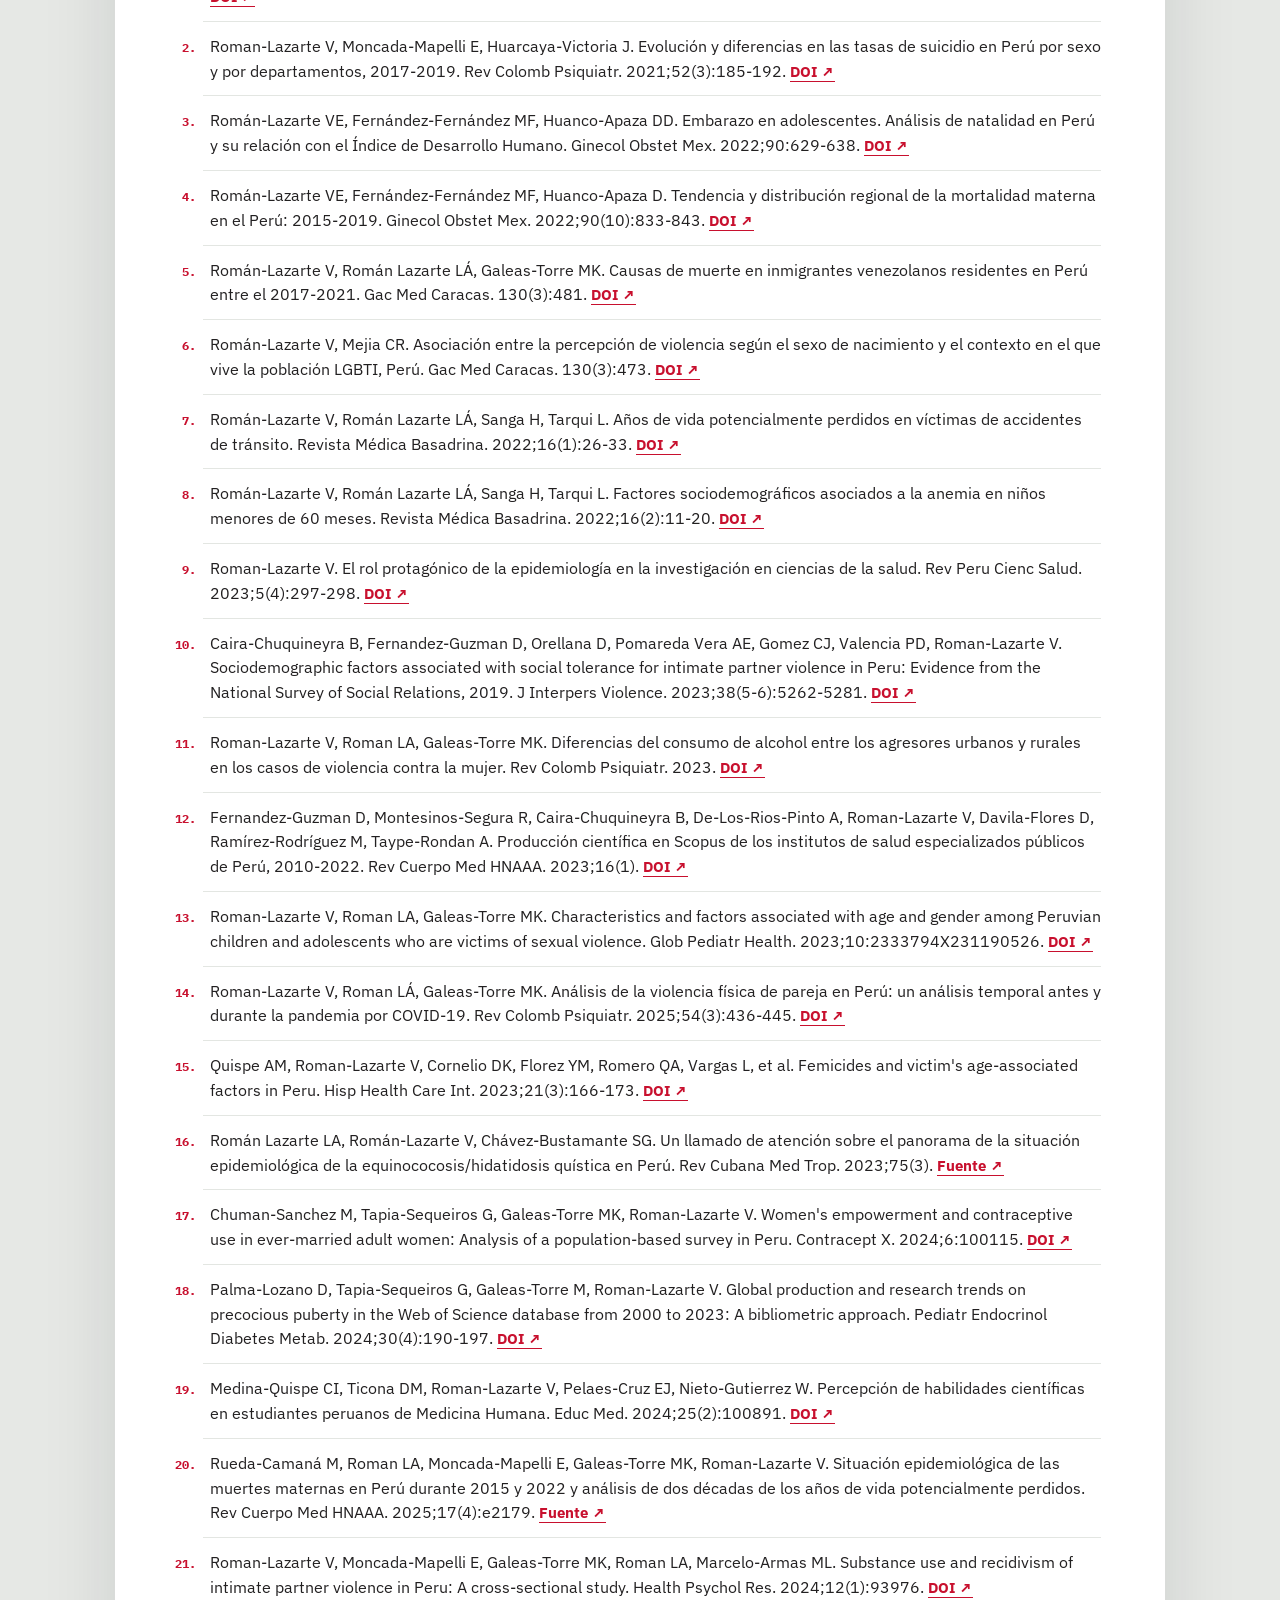
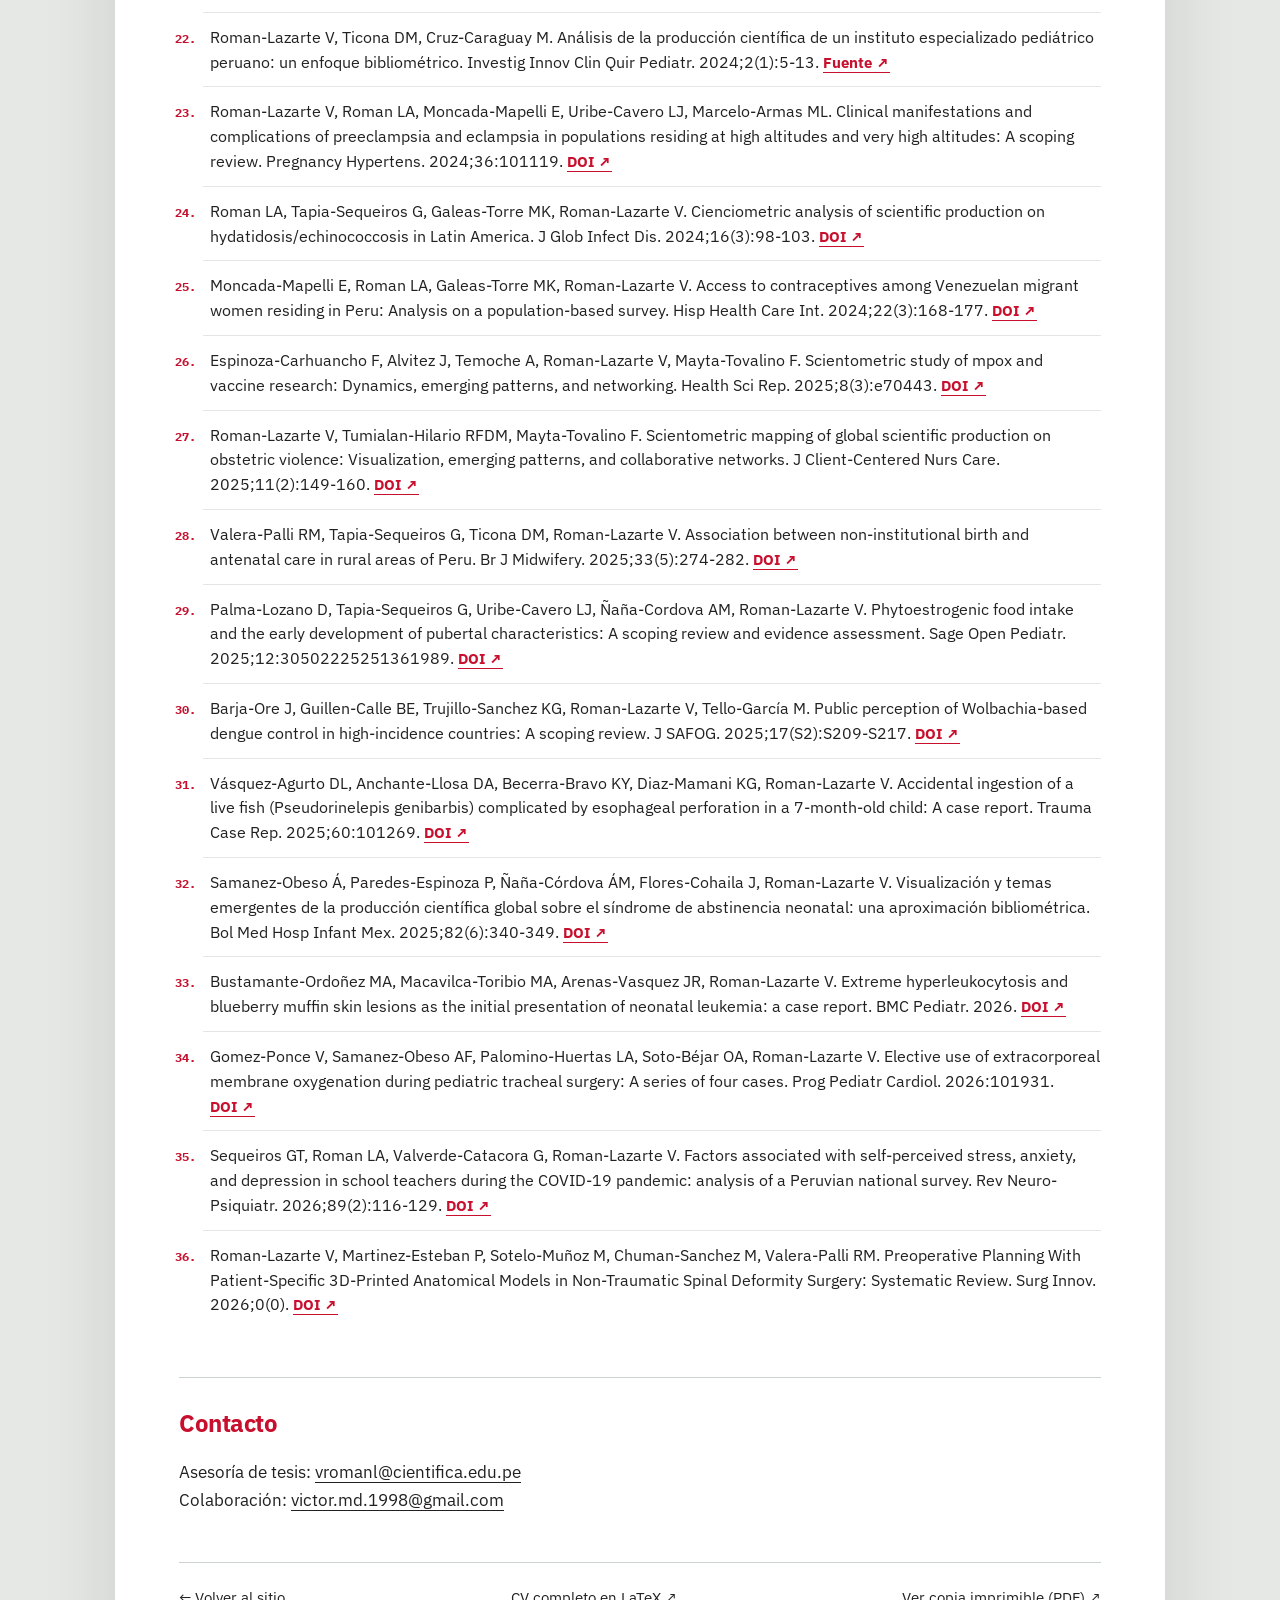
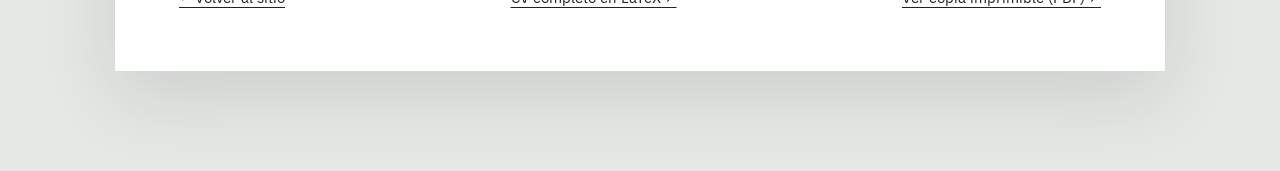
==== commit b018f545: "Expand online academic CV and LaTeX source from supplied CV" ====
--- a/cv/index.html
+++ b/cv/index.html
@@ -1 +1 @@
-<!doctype html><html lang="es"><head><meta charset="utf-8"><meta name="viewport" content="width=device-width, initial-scale=1"><title>Currículum académico | Víctor Eduardo Román Lazarte</title><meta name="description" content="CV académico en línea: investigación clínica, bioestadística, salud pública, docencia y publicaciones."><link rel="stylesheet" href="../styles-v2.css"><link rel="canonical" href="https://victorroman1998.github.io/cv/"><script>try{document.documentElement.dataset.theme=localStorage.getItem("site-theme")||"light"}catch{}</script></head><body class="cv-page"><div class="scroll-progress" aria-hidden="true"><span id="scroll-progress-fill"></span></div><a class="skip" href="#cv-main">Saltar al contenido</a><header class="site-header"><div class="container header-inner"><a class="brand" href="../"><span class="brand-mark">VR</span><span>Víctor Román Lazarte</span></a><div class="nav-wrap"><nav class="nav" aria-label="Navegación del CV"><a href="../">Inicio</a><a href="#experience">Experiencia</a><a href="#education">Formación</a><a href="#publications">Publicaciones</a><a href="../assets/CV_publico_Victor_Roman_Lazarte.pdf">CV PDF</a></nav><button type="button" class="theme-toggle" data-theme-toggle aria-label="Cambiar modo de color"><span aria-hidden="true">◐</span><span data-theme-text>Oscuro</span></button><a class="language" href="en/" lang="en">EN ↗</a></div></div></header><main id="cv-main" class="cv-main"><div class="cv-sheet"><div class="cv-title"><p class="eyebrow">CV académico en línea · noviembre de 2026</p><h1>Víctor Eduardo<br>Román Lazarte</h1><p>Médico cirujano · Coordinador de ensayos clínicos · Investigador RENACYT nivel III</p><div class="cv-contact"><a href="../assets/CV_publico_Victor_Roman_Lazarte.pdf">Descargar CV en PDF ↗</a><a href="mailto:vromanl@cientifica.edu.pe">vromanl@cientifica.edu.pe</a><a href="https://orcid.org/0000-0001-9664-5169">ORCID</a><a href="https://scholar.google.com/citations?user=KxjvJJEAAAAJ&hl=es">Google Scholar</a></div></div><section class="cv-section"><h2>Perfil</h2><p>Investigación en medicina clínica, epidemiología, bioestadística y salud pública, en particular violencia. Coordinación de ensayos clínicos en el Instituto Nacional de Salud del Niño San Borja y asesoría de tesis en la Universidad Científica del Sur.</p></section><section class="cv-section" id="experience"><h2>Funciones actuales</h2><ul class="cv-facts"><li><strong>Coordinador de ensayos clínicos</strong><span>Instituto Nacional de Salud del Niño San Borja · 2026–actualidad</span></li><li><strong>Asesor de proyectos de investigación</strong><span>Instituto Nacional de Salud del Niño San Borja · 2024–actualidad</span></li><li><strong>Investigador asociado y docente</strong><span>Universidad Científica del Sur · 2025–actualidad</span></li><li><strong>Miembro del Comité Institucional de Ética en Investigación</strong><span>Universidad Científica del Sur · 2026–actualidad</span></li></ul></section><section class="cv-section" id="education"><h2>Formación</h2><ul class="cv-facts"><li><strong>Médico cirujano</strong><span>Universidad Nacional Daniel Alcides Carrión</span></li><li><strong>Epidemiología Clínica y Bioestadística</strong><span>Universidad Científica del Sur</span></li><li><strong>Principles and Practice of Clinical Research</strong><span>Harvard T.H. Chan School of Public Health · 2025</span></li><li><strong>Estadística aplicada a la investigación y análisis de datos</strong><span>Universidad Continental · 2024</span></li><li><strong>Ciencia de Datos para las Ciencias Sociales y la Gestión Pública</strong><span>Pontificia Universidad Católica del Perú · en curso</span></li></ul></section><section class="cv-section"><h2>Métodos y herramientas</h2><p>Epidemiología, investigación clínica, medicina basada en evidencias, revisiones sistemáticas y de alcance, GRADE, regresión de Cox y Poisson, encuestas y registros nacionales, R, Stata, SPSS, Minitab y Python básico. ChatGPT se utiliza como herramienta auxiliar con revisión humana.</p><div class="tool-strip" aria-label="Herramientas de análisis"><div class="tool-badge"><span class="tool-icon stata">S</span><span>Stata</span></div><div class="tool-badge"><span class="tool-icon"><img src="https://cdn.simpleicons.org/rstudioide/75AADB" alt="" loading="lazy"></span><span>R / RStudio</span></div><div class="tool-badge"><span class="tool-icon"><img src="https://cdn.simpleicons.org/python/3776AB" alt="" loading="lazy"></span><span>Python básico</span></div><div class="tool-badge"><span class="tool-icon"><img src="https://cdn.simpleicons.org/openai/10A37F" alt="" loading="lazy"></span><span>ChatGPT · apoyo</span></div></div></section><section class="cv-section"><h2>Docencia y asesoría de tesis</h2><p>Docencia en metodología, medicina basada en evidencias y cursos de tesis. Asesoría de tesis en investigación clínica: pregunta y protocolo, análisis de datos, interpretación, redacción y preparación de la sustentación.</p><a class="text-link" href="mailto:vromanl@cientifica.edu.pe?subject=Asesor%C3%ADa%20de%20tesis">vromanl@cientifica.edu.pe ↗</a></section><section class="cv-section" id="publications"><div class="cv-publication-head"><div><h2>Publicaciones científicas</h2><p>Las 36 referencias enumeradas en el CV académico proporcionado; consulta el registro actualizado en Google Scholar.</p></div><span>36</span></div><ol class="pub-list"><li><span>Román Lazarte V. ¿Tiene validez científica el uso de la terapia floral de BACH para la salud? Revista Humanista. 1(2):32-36.</span> <a href="https://doi.org/10.52749/rh.v1i2.5" target="_blank" rel="noopener noreferrer">DOI ↗</a></li><li><span>Roman-Lazarte V, Moncada-Mapelli E, Huarcaya-Victoria J. Evolución y diferencias en las tasas de suicidio en Perú por sexo y por departamentos, 2017-2019. Rev Colomb Psiquiatr. 2021;52(3):185-192.</span> <a href="http://dx.doi.org/10.1016/j.rcp.2021.03.005" target="_blank" rel="noopener noreferrer">DOI ↗</a></li><li><span>Román-Lazarte VE, Fernández-Fernández MF, Huanco-Apaza DD. Embarazo en adolescentes. Análisis de natalidad en Perú y su relación con el Índice de Desarrollo Humano. Ginecol Obstet Mex. 2022;90:629-638.</span> <a href="https://doi.org/10.24245/gom.v90i8.7799" target="_blank" rel="noopener noreferrer">DOI ↗</a></li><li><span>Román-Lazarte VE, Fernández-Fernández MF, Huanco-Apaza D. Tendencia y distribución regional de la mortalidad materna en el Perú: 2015-2019. Ginecol Obstet Mex. 2022;90(10):833-843.</span> <a href="https://doi.org/10.24245/gom.v90i10.8037" target="_blank" rel="noopener noreferrer">DOI ↗</a></li><li><span>Román-Lazarte V, Román Lazarte LÁ, Galeas-Torre MK. Causas de muerte en inmigrantes venezolanos residentes en Perú entre el 2017-2021. Gac Med Caracas. 130(3):481.</span> <a href="https://doi.org/10.47307/GMC.2022.130.3.7" target="_blank" rel="noopener noreferrer">DOI ↗</a></li><li><span>Román-Lazarte V, Mejia CR. Asociación entre la percepción de violencia según el sexo de nacimiento y el contexto en el que vive la población LGBTI, Perú. Gac Med Caracas. 130(3):473.</span> <a href="https://doi.org/10.47307/GMC.2022.130.3.2" target="_blank" rel="noopener noreferrer">DOI ↗</a></li><li><span>Román-Lazarte V, Román Lazarte LÁ, Sanga H, Tarqui L. Años de vida potencialmente perdidos en víctimas de accidentes de tránsito. Revista Médica Basadrina. 2022;16(1):26-33.</span> <a href="https://doi.org/10.33326/26176068.2022.1.1514" target="_blank" rel="noopener noreferrer">DOI ↗</a></li><li><span>Román-Lazarte V, Román Lazarte LÁ, Sanga H, Tarqui L. Factores sociodemográficos asociados a la anemia en niños menores de 60 meses. Revista Médica Basadrina. 2022;16(2):11-20.</span> <a href="https://doi.org/10.33326/26176068.2022.2.1550" target="_blank" rel="noopener noreferrer">DOI ↗</a></li><li><span>Roman-Lazarte V. El rol protagónico de la epidemiología en la investigación en ciencias de la salud. Rev Peru Cienc Salud. 2023;5(4):297-298.</span> <a href="https://doi.org/10.37711/rpcs.2023.5.4.429" target="_blank" rel="noopener noreferrer">DOI ↗</a></li><li><span>Caira-Chuquineyra B, Fernandez-Guzman D, Orellana D, Pomareda Vera AE, Gomez CJ, Valencia PD, Roman-Lazarte V. Sociodemographic factors associated with social tolerance for intimate partner violence in Peru: Evidence from the National Survey of Social Relations, 2019. J Interpers Violence. 2023;38(5-6):5262-5281.</span> <a href="http://dx.doi.org/10.1177/08862605221120897" target="_blank" rel="noopener noreferrer">DOI ↗</a></li><li><span>Roman-Lazarte V, Roman LA, Galeas-Torre MK. Diferencias del consumo de alcohol entre los agresores urbanos y rurales en los casos de violencia contra la mujer. Rev Colomb Psiquiatr. 2023.</span> <a href="http://dx.doi.org/10.1016/j.rcp.2023.02.006" target="_blank" rel="noopener noreferrer">DOI ↗</a></li><li><span>Fernandez-Guzman D, Montesinos-Segura R, Caira-Chuquineyra B, De-Los-Rios-Pinto A, Roman-Lazarte V, Davila-Flores D, Ramírez-Rodríguez M, Taype-Rondan A. Producción científica en Scopus de los institutos de salud especializados públicos de Perú, 2010-2022. Rev Cuerpo Med HNAAA. 2023;16(1).</span> <a href="http://dx.doi.org/10.35434/rcmhnaaa.2023.161.1561" target="_blank" rel="noopener noreferrer">DOI ↗</a></li><li><span>Roman-Lazarte V, Roman LA, Galeas-Torre MK. Characteristics and factors associated with age and gender among Peruvian children and adolescents who are victims of sexual violence. Glob Pediatr Health. 2023;10:2333794X231190526.</span> <a href="http://dx.doi.org/10.1177/2333794X231190526" target="_blank" rel="noopener noreferrer">DOI ↗</a></li><li><span>Roman-Lazarte V, Roman LÁ, Galeas-Torre MK. Análisis de la violencia física de pareja en Perú: un análisis temporal antes y durante la pandemia por COVID-19. Rev Colomb Psiquiatr. 2025;54(3):436-445.</span> <a href="http://dx.doi.org/10.1016/j.rcp.2023.08.004" target="_blank" rel="noopener noreferrer">DOI ↗</a></li><li><span>Quispe AM, Roman-Lazarte V, Cornelio DK, Florez YM, Romero QA, Vargas L, et al. Femicides and victim's age-associated factors in Peru. Hisp Health Care Int. 2023;21(3):166-173.</span> <a href="http://dx.doi.org/10.1177/15404153231163324" target="_blank" rel="noopener noreferrer">DOI ↗</a></li><li><span>Román Lazarte LA, Román-Lazarte V, Chávez-Bustamante SG. Un llamado de atención sobre el panorama de la situación epidemiológica de la equinococosis/hidatidosis quística en Perú. Rev Cubana Med Trop. 2023;75(3).</span> <a href="http://scielo.sld.cu/scielo.php?script=sci_arttext&amp;pid=S0375-07602023000300005&amp;lng=es" target="_blank" rel="noopener noreferrer">Fuente ↗</a></li><li><span>Chuman-Sanchez M, Tapia-Sequeiros G, Galeas-Torre MK, Roman-Lazarte V. Women's empowerment and contraceptive use in ever-married adult women: Analysis of a population-based survey in Peru. Contracept X. 2024;6:100115.</span> <a href="http://dx.doi.org/10.1016/j.conx.2024.100115" target="_blank" rel="noopener noreferrer">DOI ↗</a></li><li><span>Palma-Lozano D, Tapia-Sequeiros G, Galeas-Torre M, Roman-Lazarte V. Global production and research trends on precocious puberty in the Web of Science database from 2000 to 2023: A bibliometric approach. Pediatr Endocrinol Diabetes Metab. 2024;30(4):190-197.</span> <a href="http://dx.doi.org/10.5114/pedm.2024.146683" target="_blank" rel="noopener noreferrer">DOI ↗</a></li><li><span>Medina-Quispe CI, Ticona DM, Roman-Lazarte V, Pelaes-Cruz EJ, Nieto-Gutierrez W. Percepción de habilidades científicas en estudiantes peruanos de Medicina Humana. Educ Med. 2024;25(2):100891.</span> <a href="http://dx.doi.org/10.1016/j.edumed.2024.100891" target="_blank" rel="noopener noreferrer">DOI ↗</a></li><li><span>Rueda-Camaná M, Roman LA, Moncada-Mapelli E, Galeas-Torre MK, Roman-Lazarte V. Situación epidemiológica de las muertes maternas en Perú durante 2015 y 2022 y análisis de dos décadas de los años de vida potencialmente perdidos. Rev Cuerpo Med HNAAA. 2025;17(4):e2179.</span> <a href="https://cmhnaaa.org.pe/ojs/index.php/rcmhnaaa/article/view/2179" target="_blank" rel="noopener noreferrer">Fuente ↗</a></li><li><span>Roman-Lazarte V, Moncada-Mapelli E, Galeas-Torre MK, Roman LA, Marcelo-Armas ML. Substance use and recidivism of intimate partner violence in Peru: A cross-sectional study. Health Psychol Res. 2024;12(1):93976.</span> <a href="http://dx.doi.org/10.52965/001c.93976" target="_blank" rel="noopener noreferrer">DOI ↗</a></li><li><span>Roman-Lazarte V, Ticona DM, Cruz-Caraguay M. Análisis de la producción científica de un instituto especializado pediátrico peruano: un enfoque bibliométrico. Investig Innov Clin Quir Pediatr. 2024;2(1):5-13.</span> <a href="https://investigacionpediatrica.insnsb.gob.pe/index.php/iicqp/article/view/76" target="_blank" rel="noopener noreferrer">Fuente ↗</a></li><li><span>Roman-Lazarte V, Roman LA, Moncada-Mapelli E, Uribe-Cavero LJ, Marcelo-Armas ML. Clinical manifestations and complications of preeclampsia and eclampsia in populations residing at high altitudes and very high altitudes: A scoping review. Pregnancy Hypertens. 2024;36:101119.</span> <a href="http://dx.doi.org/10.1016/j.preghy.2024.101119" target="_blank" rel="noopener noreferrer">DOI ↗</a></li><li><span>Roman LA, Tapia-Sequeiros G, Galeas-Torre MK, Roman-Lazarte V. Cienciometric analysis of scientific production on hydatidosis/echinococcosis in Latin America. J Glob Infect Dis. 2024;16(3):98-103.</span> <a href="http://dx.doi.org/10.4103/jgid.jgid_28_24" target="_blank" rel="noopener noreferrer">DOI ↗</a></li><li><span>Moncada-Mapelli E, Roman LA, Galeas-Torre MK, Roman-Lazarte V. Access to contraceptives among Venezuelan migrant women residing in Peru: Analysis on a population-based survey. Hisp Health Care Int. 2024;22(3):168-177.</span> <a href="http://dx.doi.org/10.1177/15404153241258158" target="_blank" rel="noopener noreferrer">DOI ↗</a></li><li><span>Espinoza-Carhuancho F, Alvitez J, Temoche A, Roman-Lazarte V, Mayta-Tovalino F. Scientometric study of mpox and vaccine research: Dynamics, emerging patterns, and networking. Health Sci Rep. 2025;8(3):e70443.</span> <a href="http://dx.doi.org/10.1002/hsr2.70443" target="_blank" rel="noopener noreferrer">DOI ↗</a></li><li><span>Roman-Lazarte V, Tumialan-Hilario RFDM, Mayta-Tovalino F. Scientometric mapping of global scientific production on obstetric violence: Visualization, emerging patterns, and collaborative networks. J Client-Centered Nurs Care. 2025;11(2):149-160.</span> <a href="http://dx.doi.org/10.32598/jccnc.11.2.786.1" target="_blank" rel="noopener noreferrer">DOI ↗</a></li><li><span>Valera-Palli RM, Tapia-Sequeiros G, Ticona DM, Roman-Lazarte V. Association between non-institutional birth and antenatal care in rural areas of Peru. Br J Midwifery. 2025;33(5):274-282.</span> <a href="http://dx.doi.org/10.12968/bjom.2024.0065" target="_blank" rel="noopener noreferrer">DOI ↗</a></li><li><span>Palma-Lozano D, Tapia-Sequeiros G, Uribe-Cavero LJ, Ñaña-Cordova AM, Roman-Lazarte V. Phytoestrogenic food intake and the early development of pubertal characteristics: A scoping review and evidence assessment. Sage Open Pediatr. 2025;12:30502225251361989.</span> <a href="http://dx.doi.org/10.1177/30502225251361989" target="_blank" rel="noopener noreferrer">DOI ↗</a></li><li><span>Barja-Ore J, Guillen-Calle BE, Trujillo-Sanchez KG, Roman-Lazarte V, Tello-García M. Public perception of Wolbachia-based dengue control in high-incidence countries: A scoping review. J SAFOG. 2025;17(S2):S209-S217.</span> <a href="http://dx.doi.org/10.5005/jp-journals-10006-2618" target="_blank" rel="noopener noreferrer">DOI ↗</a></li><li><span>Vásquez-Agurto DL, Anchante-Llosa DA, Becerra-Bravo KY, Diaz-Mamani KG, Roman-Lazarte V. Accidental ingestion of a live fish (Pseudorinelepis genibarbis) complicated by esophageal perforation in a 7-month-old child: A case report. Trauma Case Rep. 2025;60:101269.</span> <a href="http://dx.doi.org/10.1016/j.tcr.2025.101269" target="_blank" rel="noopener noreferrer">DOI ↗</a></li><li><span>Samanez-Obeso Á, Paredes-Espinoza P, Ñaña-Córdova ÁM, Flores-Cohaila J, Roman-Lazarte V. Visualización y temas emergentes de la producción científica global sobre el síndrome de abstinencia neonatal: una aproximación bibliométrica. Bol Med Hosp Infant Mex. 2025;82(6):340-349.</span> <a href="http://dx.doi.org/10.24875/BMHIM.25000029" target="_blank" rel="noopener noreferrer">DOI ↗</a></li><li><span>Bustamante-Ordoñez MA, Macavilca-Toribio MA, Arenas-Vasquez JR, Roman-Lazarte V. Extreme hyperleukocytosis and blueberry muffin skin lesions as the initial presentation of neonatal leukemia: a case report. BMC Pediatr. 2026.</span> <a href="https://doi.org/10.1186/s12887-026-06995-0" target="_blank" rel="noopener noreferrer">DOI ↗</a></li><li><span>Gomez-Ponce V, Samanez-Obeso AF, Palomino-Huertas LA, Soto-Béjar OA, Roman-Lazarte V. Elective use of extracorporeal membrane oxygenation during pediatric tracheal surgery: A series of four cases. Prog Pediatr Cardiol. 2026:101931.</span> <a href="https://doi.org/10.1016/j.ppedcard.2026.101931" target="_blank" rel="noopener noreferrer">DOI ↗</a></li><li><span>Sequeiros GT, Roman LA, Valverde-Catacora G, Roman-Lazarte V. Factors associated with self-perceived stress, anxiety, and depression in school teachers during the COVID-19 pandemic: analysis of a Peruvian national survey. Rev Neuro-Psiquiatr. 2026;89(2):116-129.</span> <a href="https://doi.org/10.20453/rnp.v89i2.6380" target="_blank" rel="noopener noreferrer">DOI ↗</a></li><li><span>Roman-Lazarte V, Martinez-Esteban P, Sotelo-Muñoz M, Chuman-Sanchez M, Valera-Palli RM. Preoperative Planning With Patient-Specific 3D-Printed Anatomical Models in Non-Traumatic Spinal Deformity Surgery: Systematic Review. Surg Innov. 2026;0(0).</span> <a href="https://doi.org/10.1177/15533506261476391" target="_blank" rel="noopener noreferrer">DOI ↗</a></li></ol></section><section class="cv-section"><h2>Contacto</h2><p>Asesoría de tesis: <a href="mailto:vromanl@cientifica.edu.pe">vromanl@cientifica.edu.pe</a><br>Colaboración: <a href="mailto:victor.md.1998@gmail.com">victor.md.1998@gmail.com</a></p></section><div class="cv-end"><a href="../">← Volver al sitio</a><a href="latex/main.tex">Consultar fuente LaTeX ↗</a></div></div></main><script defer src="../site-v2.js"></script></body></html>+<!doctype html><html lang="es"><head><meta charset="utf-8"><meta name="viewport" content="width=device-width, initial-scale=1"><title>Currículum académico | Víctor Eduardo Román Lazarte</title><meta name="description" content="CV académico en línea: investigación clínica, bioestadística, salud pública, docencia y publicaciones."><link rel="stylesheet" href="../styles-v2.css?v=20261105-2"><link rel="canonical" href="https://victorroman1998.github.io/cv/"><script>try{document.documentElement.dataset.theme=localStorage.getItem("site-theme")||"light"}catch{}</script></head><body class="cv-page"><div class="scroll-progress" aria-hidden="true"><span id="scroll-progress-fill"></span></div><a class="skip" href="#cv-main">Saltar al contenido</a><header class="site-header"><div class="container header-inner"><a class="brand" href="../"><span class="brand-mark">VR</span><span>Víctor Román Lazarte</span></a><div class="nav-wrap"><nav class="nav" aria-label="Navegación del CV"><a href="../">Inicio</a><a href="#experience">Experiencia</a><a href="#education">Formación</a><a href="#publications">Publicaciones</a><a href="latex/main.tex">Fuente LaTeX</a></nav><button type="button" class="theme-toggle" data-theme-toggle aria-label="Cambiar modo de color"><span aria-hidden="true">◐</span><span data-theme-text>Oscuro</span></button><a class="language" href="en/" lang="en">EN ↗</a></div></div></header><main id="cv-main" class="cv-main"><div class="cv-sheet"><div class="cv-title"><p class="eyebrow">CV académico en línea · noviembre de 2026</p><h1>Víctor Eduardo<br>Román Lazarte</h1><p>Médico cirujano · Coordinador de ensayos clínicos · Investigador RENACYT nivel III</p><div class="cv-contact"><a href="mailto:vromanl@cientifica.edu.pe">vromanl@cientifica.edu.pe</a><a href="https://orcid.org/0000-0001-9664-5169">ORCID</a><a href="https://scholar.google.com/citations?user=KxjvJJEAAAAJ&hl=es">Google Scholar</a></div></div><section class="cv-section"><h2>Perfil</h2><p>Soy médico cirujano e investigador RENACYT nivel III. Trabajo en epidemiología, bioestadística e investigación clínica, con énfasis en salud materna y de la mujer, salud poblacional y síntesis de evidencia. Coordino ensayos clínicos en el Instituto Nacional de Salud del Niño San Borja y desarrollo docencia e investigación en la Universidad Científica del Sur.</p></section><section class="cv-section" id="experience"><h2>Funciones actuales</h2><ul class="cv-facts"><li><strong>Coordinador de ensayos clínicos</strong><span>Instituto Nacional de Salud del Niño San Borja · 2026–actualidad</span></li><li><strong>Asesor de proyectos de investigación</strong><span>Instituto Nacional de Salud del Niño San Borja · 2024–actualidad</span></li><li><strong>Investigador asociado y docente</strong><span>Universidad Científica del Sur · investigación desde 2026 y docencia desde 2025</span></li><li><strong>Miembro del Comité Institucional de Ética en Investigación</strong><span>Universidad Científica del Sur · 2026–actualidad</span></li></ul></section><section class="cv-section" id="education"><h2>Formación</h2><ul class="cv-facts"><li><strong>Médico cirujano</strong><span>Universidad Nacional Daniel Alcides Carrión</span></li><li><strong>Maestría en Epidemiología Clínica y Bioestadística</strong><span>Universidad Científica del Sur · cursos concluidos; tesis pendiente de sustentación</span></li><li><strong>Principles and Practice of Clinical Research</strong><span>Harvard T.H. Chan School of Public Health · 2025 · 95/100, dentro del 10 % superior de la cohorte</span></li><li><strong>Estadística aplicada a la investigación y análisis de datos</strong><span>Universidad Continental · 2024</span></li><li><strong>Ciencia de Datos para las Ciencias Sociales y la Gestión Pública</strong><span>Pontificia Universidad Católica del Perú · en curso</span></li></ul></section><section class="cv-section"><h2>Métodos y herramientas</h2><p>Epidemiología, investigación clínica, medicina basada en evidencias, revisiones sistemáticas y de alcance, GRADE, regresión de Cox y Poisson, encuestas y registros nacionales, R, Stata, SPSS, Minitab y Python básico. </p><div class="tool-strip" aria-label="Herramientas de análisis"><div class="tool-badge"><span class="tool-icon stata">S</span><span>Stata</span></div><div class="tool-badge"><span class="tool-icon"><img src="https://cdn.simpleicons.org/rstudioide/75AADB" alt="" loading="lazy"></span><span>R / RStudio</span></div><div class="tool-badge"><span class="tool-icon"><img src="https://cdn.simpleicons.org/python/3776AB" alt="" loading="lazy"></span><span>Python básico</span></div></div></section><section class="cv-section"><h2>Docencia y asesoría de tesis</h2><p>Docencia en metodología, medicina basada en evidencias y cursos de tesis. Asesoría de tesis en investigación clínica: pregunta y protocolo, análisis de datos, interpretación, redacción y preparación de la sustentación.</p><a class="text-link" href="mailto:vromanl@cientifica.edu.pe?subject=Asesor%C3%ADa%20de%20tesis">vromanl@cientifica.edu.pe ↗</a></section><section class="cv-section"><h2>Docencia y servicio académico</h2><ul class="cv-facts"><li><strong>Docencia universitaria</strong><span>Universidad Científica del Sur: Tesis I, Tesis II, desarrollo de proyectos, metodología y medicina basada en evidencias (2025–actualidad).</span></li><li><strong>Lectura crítica</strong><span>Coordinador de curso y docente a tiempo parcial, Universidad de San Martín de Porres (2025–actualidad).</span></li><li><strong>Edición científica</strong><span>Editor asociado de la Revista Peruana de Urología y editor adjunto de la Revista Peruana de Ciencias de la Salud.</span></li><li><strong>Evaluación ética</strong><span>Miembro del Comité Institucional de Ética en Investigación, Universidad Científica del Sur (2026–actualidad).</span></li></ul></section><section class="cv-section"><h2>Asesoría y trabajo con estudiantes</h2><p>Asesoro proyectos de investigación en el Instituto Nacional de Salud del Niño San Borja y acompaño a sociedades científicas de estudiantes de medicina. La asesoría puede incluir la delimitación del tema, revisión bibliográfica, factibilidad, protocolo, análisis, interpretación y redacción del manuscrito.</p></section><section class="cv-section"><h2>Competencias técnicas</h2><ul class="cv-facts"><li><strong>Análisis de datos</strong><span>R, Stata, SPSS y Minitab; conocimientos básicos de Python.</span></li><li><strong>Búsqueda y síntesis</strong><span>PubMed, Scopus, Web of Science, SciELO, Embase y EBSCO; revisiones sistemáticas y de alcance, lectura crítica y GRADE.</span></li><li><strong>Gestión bibliográfica</strong><span>Zotero, EndNote y Mendeley.</span></li><li><strong>Idiomas</strong><span>Español nativo e inglés B2.</span></li></ul></section><section class="cv-section" id="publications"><div class="cv-publication-head"><div><h2>Publicaciones científicas</h2><p>Las 36 referencias enumeradas en el CV académico proporcionado; consulta el registro actualizado en Google Scholar.</p></div><span>36</span></div><ol class="pub-list"><li><span>Román Lazarte V. ¿Tiene validez científica el uso de la terapia floral de BACH para la salud? Revista Humanista. 1(2):32-36.</span> <a href="https://doi.org/10.52749/rh.v1i2.5" target="_blank" rel="noopener noreferrer">DOI ↗</a></li><li><span>Roman-Lazarte V, Moncada-Mapelli E, Huarcaya-Victoria J. Evolución y diferencias en las tasas de suicidio en Perú por sexo y por departamentos, 2017-2019. Rev Colomb Psiquiatr. 2021;52(3):185-192.</span> <a href="http://dx.doi.org/10.1016/j.rcp.2021.03.005" target="_blank" rel="noopener noreferrer">DOI ↗</a></li><li><span>Román-Lazarte VE, Fernández-Fernández MF, Huanco-Apaza DD. Embarazo en adolescentes. Análisis de natalidad en Perú y su relación con el Índice de Desarrollo Humano. Ginecol Obstet Mex. 2022;90:629-638.</span> <a href="https://doi.org/10.24245/gom.v90i8.7799" target="_blank" rel="noopener noreferrer">DOI ↗</a></li><li><span>Román-Lazarte VE, Fernández-Fernández MF, Huanco-Apaza D. Tendencia y distribución regional de la mortalidad materna en el Perú: 2015-2019. Ginecol Obstet Mex. 2022;90(10):833-843.</span> <a href="https://doi.org/10.24245/gom.v90i10.8037" target="_blank" rel="noopener noreferrer">DOI ↗</a></li><li><span>Román-Lazarte V, Román Lazarte LÁ, Galeas-Torre MK. Causas de muerte en inmigrantes venezolanos residentes en Perú entre el 2017-2021. Gac Med Caracas. 130(3):481.</span> <a href="https://doi.org/10.47307/GMC.2022.130.3.7" target="_blank" rel="noopener noreferrer">DOI ↗</a></li><li><span>Román-Lazarte V, Mejia CR. Asociación entre la percepción de violencia según el sexo de nacimiento y el contexto en el que vive la población LGBTI, Perú. Gac Med Caracas. 130(3):473.</span> <a href="https://doi.org/10.47307/GMC.2022.130.3.2" target="_blank" rel="noopener noreferrer">DOI ↗</a></li><li><span>Román-Lazarte V, Román Lazarte LÁ, Sanga H, Tarqui L. Años de vida potencialmente perdidos en víctimas de accidentes de tránsito. Revista Médica Basadrina. 2022;16(1):26-33.</span> <a href="https://doi.org/10.33326/26176068.2022.1.1514" target="_blank" rel="noopener noreferrer">DOI ↗</a></li><li><span>Román-Lazarte V, Román Lazarte LÁ, Sanga H, Tarqui L. Factores sociodemográficos asociados a la anemia en niños menores de 60 meses. Revista Médica Basadrina. 2022;16(2):11-20.</span> <a href="https://doi.org/10.33326/26176068.2022.2.1550" target="_blank" rel="noopener noreferrer">DOI ↗</a></li><li><span>Roman-Lazarte V. El rol protagónico de la epidemiología en la investigación en ciencias de la salud. Rev Peru Cienc Salud. 2023;5(4):297-298.</span> <a href="https://doi.org/10.37711/rpcs.2023.5.4.429" target="_blank" rel="noopener noreferrer">DOI ↗</a></li><li><span>Caira-Chuquineyra B, Fernandez-Guzman D, Orellana D, Pomareda Vera AE, Gomez CJ, Valencia PD, Roman-Lazarte V. Sociodemographic factors associated with social tolerance for intimate partner violence in Peru: Evidence from the National Survey of Social Relations, 2019. J Interpers Violence. 2023;38(5-6):5262-5281.</span> <a href="http://dx.doi.org/10.1177/08862605221120897" target="_blank" rel="noopener noreferrer">DOI ↗</a></li><li><span>Roman-Lazarte V, Roman LA, Galeas-Torre MK. Diferencias del consumo de alcohol entre los agresores urbanos y rurales en los casos de violencia contra la mujer. Rev Colomb Psiquiatr. 2023.</span> <a href="http://dx.doi.org/10.1016/j.rcp.2023.02.006" target="_blank" rel="noopener noreferrer">DOI ↗</a></li><li><span>Fernandez-Guzman D, Montesinos-Segura R, Caira-Chuquineyra B, De-Los-Rios-Pinto A, Roman-Lazarte V, Davila-Flores D, Ramírez-Rodríguez M, Taype-Rondan A. Producción científica en Scopus de los institutos de salud especializados públicos de Perú, 2010-2022. Rev Cuerpo Med HNAAA. 2023;16(1).</span> <a href="http://dx.doi.org/10.35434/rcmhnaaa.2023.161.1561" target="_blank" rel="noopener noreferrer">DOI ↗</a></li><li><span>Roman-Lazarte V, Roman LA, Galeas-Torre MK. Characteristics and factors associated with age and gender among Peruvian children and adolescents who are victims of sexual violence. Glob Pediatr Health. 2023;10:2333794X231190526.</span> <a href="http://dx.doi.org/10.1177/2333794X231190526" target="_blank" rel="noopener noreferrer">DOI ↗</a></li><li><span>Roman-Lazarte V, Roman LÁ, Galeas-Torre MK. Análisis de la violencia física de pareja en Perú: un análisis temporal antes y durante la pandemia por COVID-19. Rev Colomb Psiquiatr. 2025;54(3):436-445.</span> <a href="http://dx.doi.org/10.1016/j.rcp.2023.08.004" target="_blank" rel="noopener noreferrer">DOI ↗</a></li><li><span>Quispe AM, Roman-Lazarte V, Cornelio DK, Florez YM, Romero QA, Vargas L, et al. Femicides and victim's age-associated factors in Peru. Hisp Health Care Int. 2023;21(3):166-173.</span> <a href="http://dx.doi.org/10.1177/15404153231163324" target="_blank" rel="noopener noreferrer">DOI ↗</a></li><li><span>Román Lazarte LA, Román-Lazarte V, Chávez-Bustamante SG. Un llamado de atención sobre el panorama de la situación epidemiológica de la equinococosis/hidatidosis quística en Perú. Rev Cubana Med Trop. 2023;75(3).</span> <a href="http://scielo.sld.cu/scielo.php?script=sci_arttext&amp;pid=S0375-07602023000300005&amp;lng=es" target="_blank" rel="noopener noreferrer">Fuente ↗</a></li><li><span>Chuman-Sanchez M, Tapia-Sequeiros G, Galeas-Torre MK, Roman-Lazarte V. Women's empowerment and contraceptive use in ever-married adult women: Analysis of a population-based survey in Peru. Contracept X. 2024;6:100115.</span> <a href="http://dx.doi.org/10.1016/j.conx.2024.100115" target="_blank" rel="noopener noreferrer">DOI ↗</a></li><li><span>Palma-Lozano D, Tapia-Sequeiros G, Galeas-Torre M, Roman-Lazarte V. Global production and research trends on precocious puberty in the Web of Science database from 2000 to 2023: A bibliometric approach. Pediatr Endocrinol Diabetes Metab. 2024;30(4):190-197.</span> <a href="http://dx.doi.org/10.5114/pedm.2024.146683" target="_blank" rel="noopener noreferrer">DOI ↗</a></li><li><span>Medina-Quispe CI, Ticona DM, Roman-Lazarte V, Pelaes-Cruz EJ, Nieto-Gutierrez W. Percepción de habilidades científicas en estudiantes peruanos de Medicina Humana. Educ Med. 2024;25(2):100891.</span> <a href="http://dx.doi.org/10.1016/j.edumed.2024.100891" target="_blank" rel="noopener noreferrer">DOI ↗</a></li><li><span>Rueda-Camaná M, Roman LA, Moncada-Mapelli E, Galeas-Torre MK, Roman-Lazarte V. Situación epidemiológica de las muertes maternas en Perú durante 2015 y 2022 y análisis de dos décadas de los años de vida potencialmente perdidos. Rev Cuerpo Med HNAAA. 2025;17(4):e2179.</span> <a href="https://cmhnaaa.org.pe/ojs/index.php/rcmhnaaa/article/view/2179" target="_blank" rel="noopener noreferrer">Fuente ↗</a></li><li><span>Roman-Lazarte V, Moncada-Mapelli E, Galeas-Torre MK, Roman LA, Marcelo-Armas ML. Substance use and recidivism of intimate partner violence in Peru: A cross-sectional study. Health Psychol Res. 2024;12(1):93976.</span> <a href="http://dx.doi.org/10.52965/001c.93976" target="_blank" rel="noopener noreferrer">DOI ↗</a></li><li><span>Roman-Lazarte V, Ticona DM, Cruz-Caraguay M. Análisis de la producción científica de un instituto especializado pediátrico peruano: un enfoque bibliométrico. Investig Innov Clin Quir Pediatr. 2024;2(1):5-13.</span> <a href="https://investigacionpediatrica.insnsb.gob.pe/index.php/iicqp/article/view/76" target="_blank" rel="noopener noreferrer">Fuente ↗</a></li><li><span>Roman-Lazarte V, Roman LA, Moncada-Mapelli E, Uribe-Cavero LJ, Marcelo-Armas ML. Clinical manifestations and complications of preeclampsia and eclampsia in populations residing at high altitudes and very high altitudes: A scoping review. Pregnancy Hypertens. 2024;36:101119.</span> <a href="http://dx.doi.org/10.1016/j.preghy.2024.101119" target="_blank" rel="noopener noreferrer">DOI ↗</a></li><li><span>Roman LA, Tapia-Sequeiros G, Galeas-Torre MK, Roman-Lazarte V. Cienciometric analysis of scientific production on hydatidosis/echinococcosis in Latin America. J Glob Infect Dis. 2024;16(3):98-103.</span> <a href="http://dx.doi.org/10.4103/jgid.jgid_28_24" target="_blank" rel="noopener noreferrer">DOI ↗</a></li><li><span>Moncada-Mapelli E, Roman LA, Galeas-Torre MK, Roman-Lazarte V. Access to contraceptives among Venezuelan migrant women residing in Peru: Analysis on a population-based survey. Hisp Health Care Int. 2024;22(3):168-177.</span> <a href="http://dx.doi.org/10.1177/15404153241258158" target="_blank" rel="noopener noreferrer">DOI ↗</a></li><li><span>Espinoza-Carhuancho F, Alvitez J, Temoche A, Roman-Lazarte V, Mayta-Tovalino F. Scientometric study of mpox and vaccine research: Dynamics, emerging patterns, and networking. Health Sci Rep. 2025;8(3):e70443.</span> <a href="http://dx.doi.org/10.1002/hsr2.70443" target="_blank" rel="noopener noreferrer">DOI ↗</a></li><li><span>Roman-Lazarte V, Tumialan-Hilario RFDM, Mayta-Tovalino F. Scientometric mapping of global scientific production on obstetric violence: Visualization, emerging patterns, and collaborative networks. J Client-Centered Nurs Care. 2025;11(2):149-160.</span> <a href="http://dx.doi.org/10.32598/jccnc.11.2.786.1" target="_blank" rel="noopener noreferrer">DOI ↗</a></li><li><span>Valera-Palli RM, Tapia-Sequeiros G, Ticona DM, Roman-Lazarte V. Association between non-institutional birth and antenatal care in rural areas of Peru. Br J Midwifery. 2025;33(5):274-282.</span> <a href="http://dx.doi.org/10.12968/bjom.2024.0065" target="_blank" rel="noopener noreferrer">DOI ↗</a></li><li><span>Palma-Lozano D, Tapia-Sequeiros G, Uribe-Cavero LJ, Ñaña-Cordova AM, Roman-Lazarte V. Phytoestrogenic food intake and the early development of pubertal characteristics: A scoping review and evidence assessment. Sage Open Pediatr. 2025;12:30502225251361989.</span> <a href="http://dx.doi.org/10.1177/30502225251361989" target="_blank" rel="noopener noreferrer">DOI ↗</a></li><li><span>Barja-Ore J, Guillen-Calle BE, Trujillo-Sanchez KG, Roman-Lazarte V, Tello-García M. Public perception of Wolbachia-based dengue control in high-incidence countries: A scoping review. J SAFOG. 2025;17(S2):S209-S217.</span> <a href="http://dx.doi.org/10.5005/jp-journals-10006-2618" target="_blank" rel="noopener noreferrer">DOI ↗</a></li><li><span>Vásquez-Agurto DL, Anchante-Llosa DA, Becerra-Bravo KY, Diaz-Mamani KG, Roman-Lazarte V. Accidental ingestion of a live fish (Pseudorinelepis genibarbis) complicated by esophageal perforation in a 7-month-old child: A case report. Trauma Case Rep. 2025;60:101269.</span> <a href="http://dx.doi.org/10.1016/j.tcr.2025.101269" target="_blank" rel="noopener noreferrer">DOI ↗</a></li><li><span>Samanez-Obeso Á, Paredes-Espinoza P, Ñaña-Córdova ÁM, Flores-Cohaila J, Roman-Lazarte V. Visualización y temas emergentes de la producción científica global sobre el síndrome de abstinencia neonatal: una aproximación bibliométrica. Bol Med Hosp Infant Mex. 2025;82(6):340-349.</span> <a href="http://dx.doi.org/10.24875/BMHIM.25000029" target="_blank" rel="noopener noreferrer">DOI ↗</a></li><li><span>Bustamante-Ordoñez MA, Macavilca-Toribio MA, Arenas-Vasquez JR, Roman-Lazarte V. Extreme hyperleukocytosis and blueberry muffin skin lesions as the initial presentation of neonatal leukemia: a case report. BMC Pediatr. 2026.</span> <a href="https://doi.org/10.1186/s12887-026-06995-0" target="_blank" rel="noopener noreferrer">DOI ↗</a></li><li><span>Gomez-Ponce V, Samanez-Obeso AF, Palomino-Huertas LA, Soto-Béjar OA, Roman-Lazarte V. Elective use of extracorporeal membrane oxygenation during pediatric tracheal surgery: A series of four cases. Prog Pediatr Cardiol. 2026:101931.</span> <a href="https://doi.org/10.1016/j.ppedcard.2026.101931" target="_blank" rel="noopener noreferrer">DOI ↗</a></li><li><span>Sequeiros GT, Roman LA, Valverde-Catacora G, Roman-Lazarte V. Factors associated with self-perceived stress, anxiety, and depression in school teachers during the COVID-19 pandemic: analysis of a Peruvian national survey. Rev Neuro-Psiquiatr. 2026;89(2):116-129.</span> <a href="https://doi.org/10.20453/rnp.v89i2.6380" target="_blank" rel="noopener noreferrer">DOI ↗</a></li><li><span>Roman-Lazarte V, Martinez-Esteban P, Sotelo-Muñoz M, Chuman-Sanchez M, Valera-Palli RM. Preoperative Planning With Patient-Specific 3D-Printed Anatomical Models in Non-Traumatic Spinal Deformity Surgery: Systematic Review. Surg Innov. 2026;0(0).</span> <a href="https://doi.org/10.1177/15533506261476391" target="_blank" rel="noopener noreferrer">DOI ↗</a></li></ol></section><section class="cv-section"><h2>Contacto</h2><p>Asesoría de tesis: <a href="mailto:vromanl@cientifica.edu.pe">vromanl@cientifica.edu.pe</a><br>Colaboración: <a href="mailto:victor.md.1998@gmail.com">victor.md.1998@gmail.com</a></p></section><div class="cv-end"><a href="../">← Volver al sitio</a><a href="latex/main.tex">CV completo en LaTeX ↗</a><a href="../assets/CV_publico_Victor_Roman_Lazarte.pdf" target="_blank" rel="noopener noreferrer">Ver copia imprimible (PDF) ↗</a></div></div></main><script defer src="../site-v2.js"></script></body></html>
--- a/styles-v2.css
+++ b/styles-v2.css
@@ -485,3 +485,91 @@
 @media (max-width: 1000px) { .findings-grid { grid-template-columns: 1fr 1fr; } }
 @media (max-width: 800px) { .profile-summary, .process-grid { grid-template-columns: 1fr; } .findings-grid { grid-template-columns: 1fr; } .embedded-demo { height: 430px; } }
 @media (max-width: 550px) { .skills-grid { grid-template-columns: 1fr; } .finding-card > img { height: 190px; } .finding-copy { padding: 20px; } .embedded-demo { height: 440px; } .nav { gap: 14px; } }
+
+/* Academic profile refresh: readable type, clear sections, Peru data artwork */
+:root { --red: #c8102e; --accent: #c8102e; }
+body { font-size: 17px; line-height: 1.65; }
+p, li { overflow-wrap: anywhere; }
+h1, h2, h3, .cv-title h1 { font-family: 'IBM Plex Sans', Arial, sans-serif; }
+h2 { line-height: 1.15; letter-spacing: -.025em; }
+.site-header { background: rgba(255,255,255,.97); }
+.nav { gap: 17px; }
+.nav a, .language, .theme-toggle { font-size: 14px; }
+.brand { font-size: 16px; }
+.eyebrow { font-size: 13px; letter-spacing: .08em; }
+.section p, .section li { font-size: 17px; line-height: 1.68; }
+.section .lead { font-size: clamp(19px,2vw,23px); line-height: 1.55; }
+.section h2 { font-size: clamp(31px,3.6vw,49px); line-height: 1.14; }
+.section h3 { font-size: clamp(20px,2vw,25px); line-height: 1.25; }
+.button, .text-link { font-size: 16px; }
+.hero-cover { background-image: linear-gradient(90deg, rgba(8,17,28,.96) 0%, rgba(8,17,28,.84) 34%, rgba(8,17,28,.16) 77%), url('assets/hero-peru-datos.jpg'); background-position: center, center right; }
+.hero-cover-inner { padding-top: clamp(86px,11vh,135px); }
+.hero h1 { font-family: 'IBM Plex Sans', Arial, sans-serif; font-size: clamp(51px,6vw,86px); letter-spacing: -.045em; line-height: 1.04; }
+.hero-role { font-size: clamp(20px,2vw,26px); line-height: 1.4; }
+.hero .eyebrow { font-size: 15px; }
+.hero-facts span { font-size: 15px; line-height: 1.45; }
+.hero-facts small { font-size: 13px; line-height: 1.45; }
+.intro-grid > div > p:not(.eyebrow), .profile-summary > p { font-size: 18px; }
+.profile-links a { font-size: 15px; }
+.intro-portrait figcaption { font-size: 14px; }
+.profile-summary { align-items: start; }
+.fact-list li { padding: 17px 0; }
+.fact-list strong { font-size: 17px; }
+.fact-list span { font-size: 16px; line-height: 1.6; }
+.skills-grid { gap: 20px; margin-top: 35px; }
+.skills-section .skill-group { display: grid; grid-template-columns: 84px minmax(0,1fr); align-items: start; gap: 19px; padding: 22px; border: 1px solid #d5d2ce; border-left: 4px solid var(--red); border-radius: 12px; background: #fff; box-shadow: 0 8px 24px rgba(26,29,33,.045); }
+.skill-icon { display: block; width: 76px; height: 76px; object-fit: contain; }
+.skills-section .skill-group h3 { font-size: 21px; margin: 0 0 8px; }
+.skills-section .skill-group p { font-size: 16px; line-height: 1.55; }
+.findings-grid { gap: 22px; }
+.finding-card { border: 1px solid #d9d4cf; border-radius: 12px; overflow: hidden; background: #fff; box-shadow: 0 10px 28px rgba(26,29,33,.045); }
+.finding-card > img { height: 225px; padding: 16px; border: 0; border-bottom: 1px solid #e8e3de; }
+.finding-copy { padding: 25px; }
+.finding-copy h3 { font-size: 22px; }
+.finding-copy p { font-size: 16px; line-height: 1.6; }
+.finding-type { font-size: 13px; }
+.publication-more { margin-top: 32px; }
+.lepto-intro p, .lepto-figure figcaption p { font-size: 16px; }
+.source-note { font-size: 14px !important; }
+.process-lead { max-width: 920px; margin-bottom: 31px; font-size: 18px !important; }
+.work-checklist { display: grid; grid-template-columns: repeat(2,minmax(0,1fr)); gap: 16px; list-style: none; margin: 0; padding: 0; }
+.work-checklist li { display: grid; grid-template-columns: 32px minmax(0,1fr); gap: 14px; padding: 22px; border: 1px solid #d9d4cf; border-radius: 12px; background: #fff; }
+.check-icon { display: grid; place-items: center; width: 30px; height: 30px; border-radius: 50%; background: var(--red); color: #fff; font: 700 18px/1 'IBM Plex Sans',Arial,sans-serif; }
+.work-checklist strong { font-size: 18px; }
+.work-checklist p { margin: 5px 0 0; font-size: 16px !important; line-height: 1.55; }
+.cv-sheet { width: min(100%,1050px); }
+.cv-title h1 { font-size: clamp(34px,4vw,52px); letter-spacing: -.025em; }
+.cv-title > p:not(.eyebrow), .cv-contact, .cv-section > p, .cv-facts strong, .cv-facts span, .pub-list li, .pub-list a, .cv-end { font-family: 'IBM Plex Sans',Arial,sans-serif; }
+.cv-title > p:not(.eyebrow) { font-size: 16px; }
+.cv-section h2 { font: 700 24px/1.2 'IBM Plex Sans',Arial,sans-serif; letter-spacing: -.02em; }
+.cv-section > p { font-size: 17px; line-height: 1.65; }
+.cv-facts strong, .cv-facts span { font-size: 16px; line-height: 1.55; }
+.pub-list li { font-size: 16px; line-height: 1.55; }
+.pub-list a { font-size: 15px; }
+.cv-end { font-size: 15px; }
+html[data-theme=dark] .skills-section .skill-group, html[data-theme=dark] .work-checklist li, html[data-theme=dark] .finding-card { background: #223034; color: #f3f5f4; border-color: #526064; }
+html[data-theme=dark] .skills-section .skill-group p, html[data-theme=dark] .work-checklist p, html[data-theme=dark] .finding-copy p { color: #e1e8e5; }
+@media (max-width: 1050px) { .nav { gap: 11px; } .nav a { font-size: 13px; } }
+@media (max-width: 800px) { .work-checklist { grid-template-columns: 1fr; } .skills-grid { gap: 14px; } }
+@media (max-width: 550px) {
+  body { font-size: 16px; }
+  .hero-cover { min-height: 700px; background-image: linear-gradient(180deg, rgba(8,17,28,.88) 0%, rgba(8,17,28,.8) 46%, rgba(8,17,28,.34) 100%), url('assets/hero-peru-datos.jpg'); background-position: center, 68% center; }
+  .hero-cover-inner { padding-top: 95px; padding-bottom: 22px; }
+  .hero h1 { font-size: clamp(42px,11vw,61px); }
+  .hero-role { font-size: 19px; }
+  .hero .eyebrow { font-size: 13px; }
+  .hero-facts { grid-template-columns: 1fr; }
+  .hero-facts > div { min-height: 0; padding: 9px 4px; border-right: 0; border-bottom: 1px solid rgba(255,255,255,.25); }
+  .hero-facts strong { font-size: 20px; min-width: 58px; }
+  .hero-facts span { font-size: 14px; }
+  .hero-facts small { font-size: 12px; }
+  .section p, .section li { font-size: 16px; }
+  .section h2 { font-size: 32px; }
+  .skills-section .skill-group { grid-template-columns: 66px minmax(0,1fr); gap: 14px; padding: 18px; }
+  .skill-icon { width: 62px; height: 62px; }
+  .finding-copy { padding: 22px; }
+  .finding-copy p { font-size: 16px; }
+  .cv-sheet { padding: 22px 18px; }
+  .cv-facts li { grid-template-columns: 1fr; gap: 5px; }
+  .cv-title h1 { font-size: 34px; }
+}
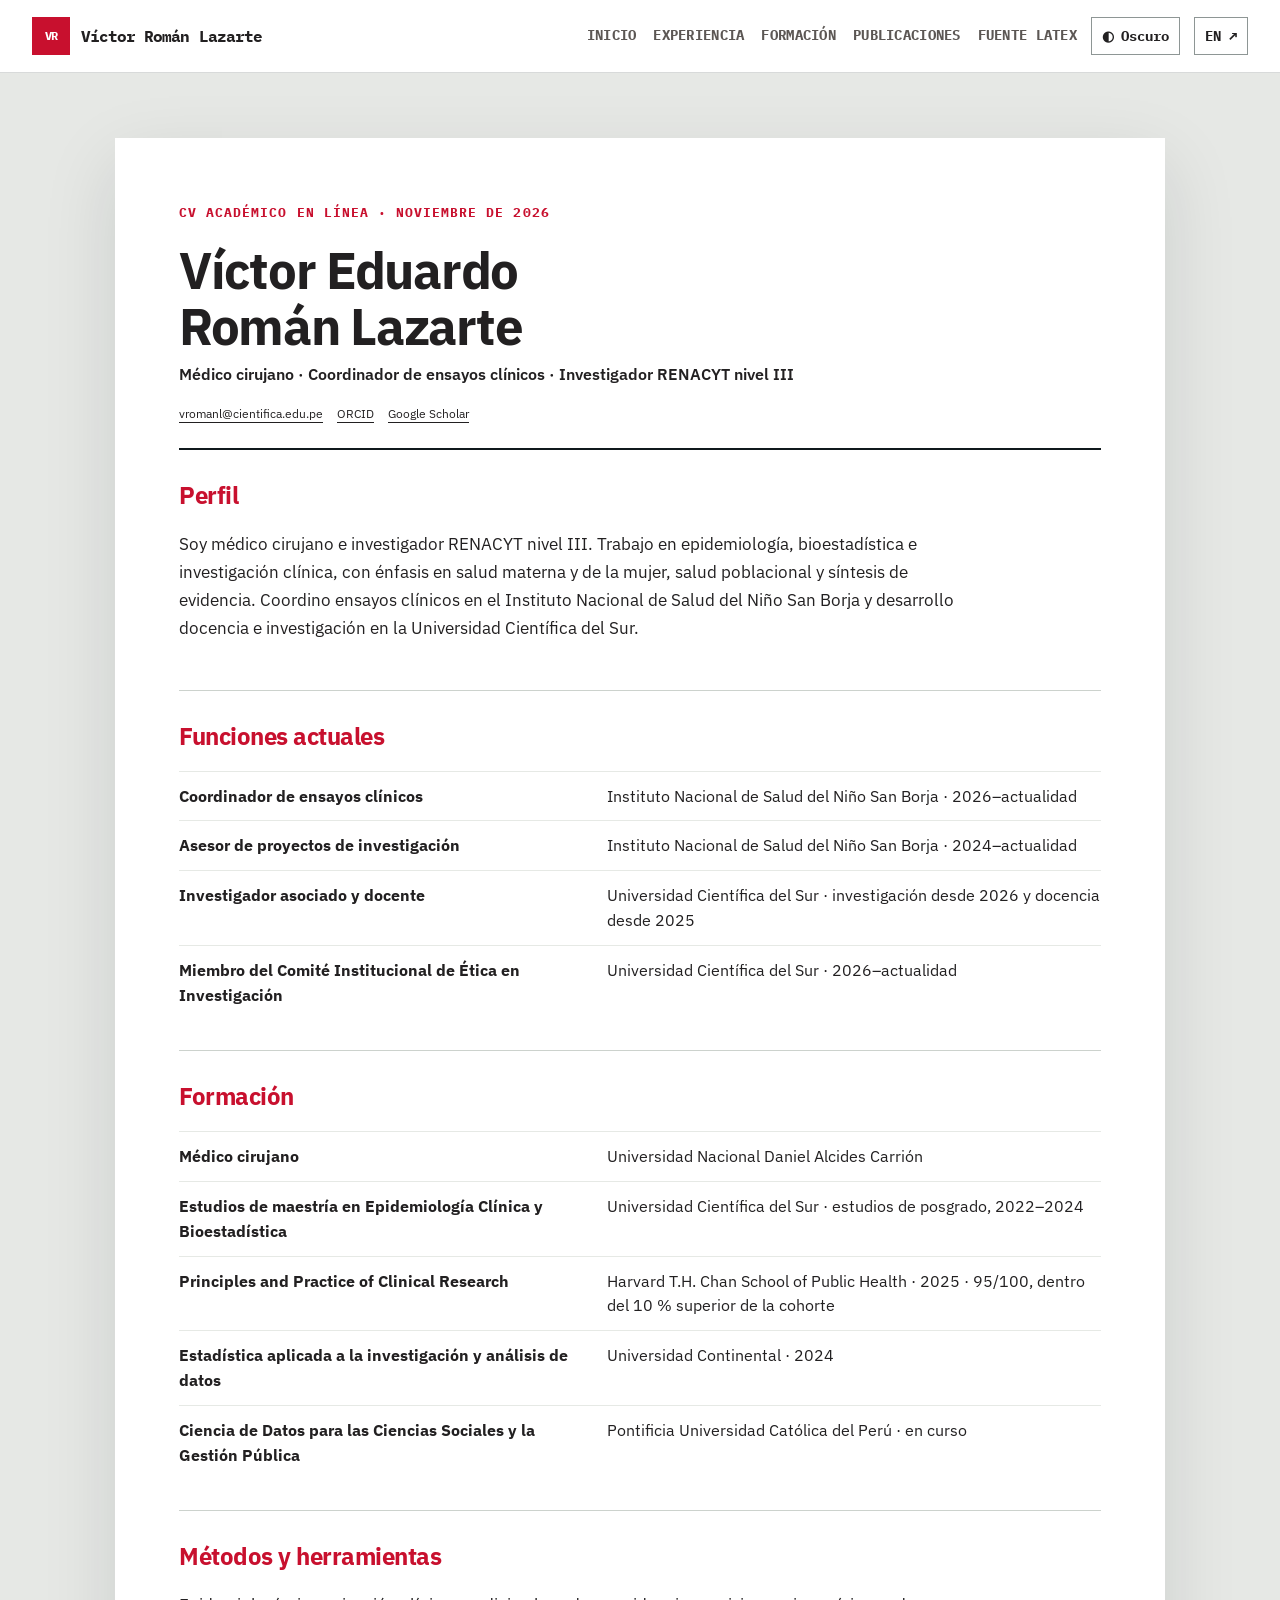
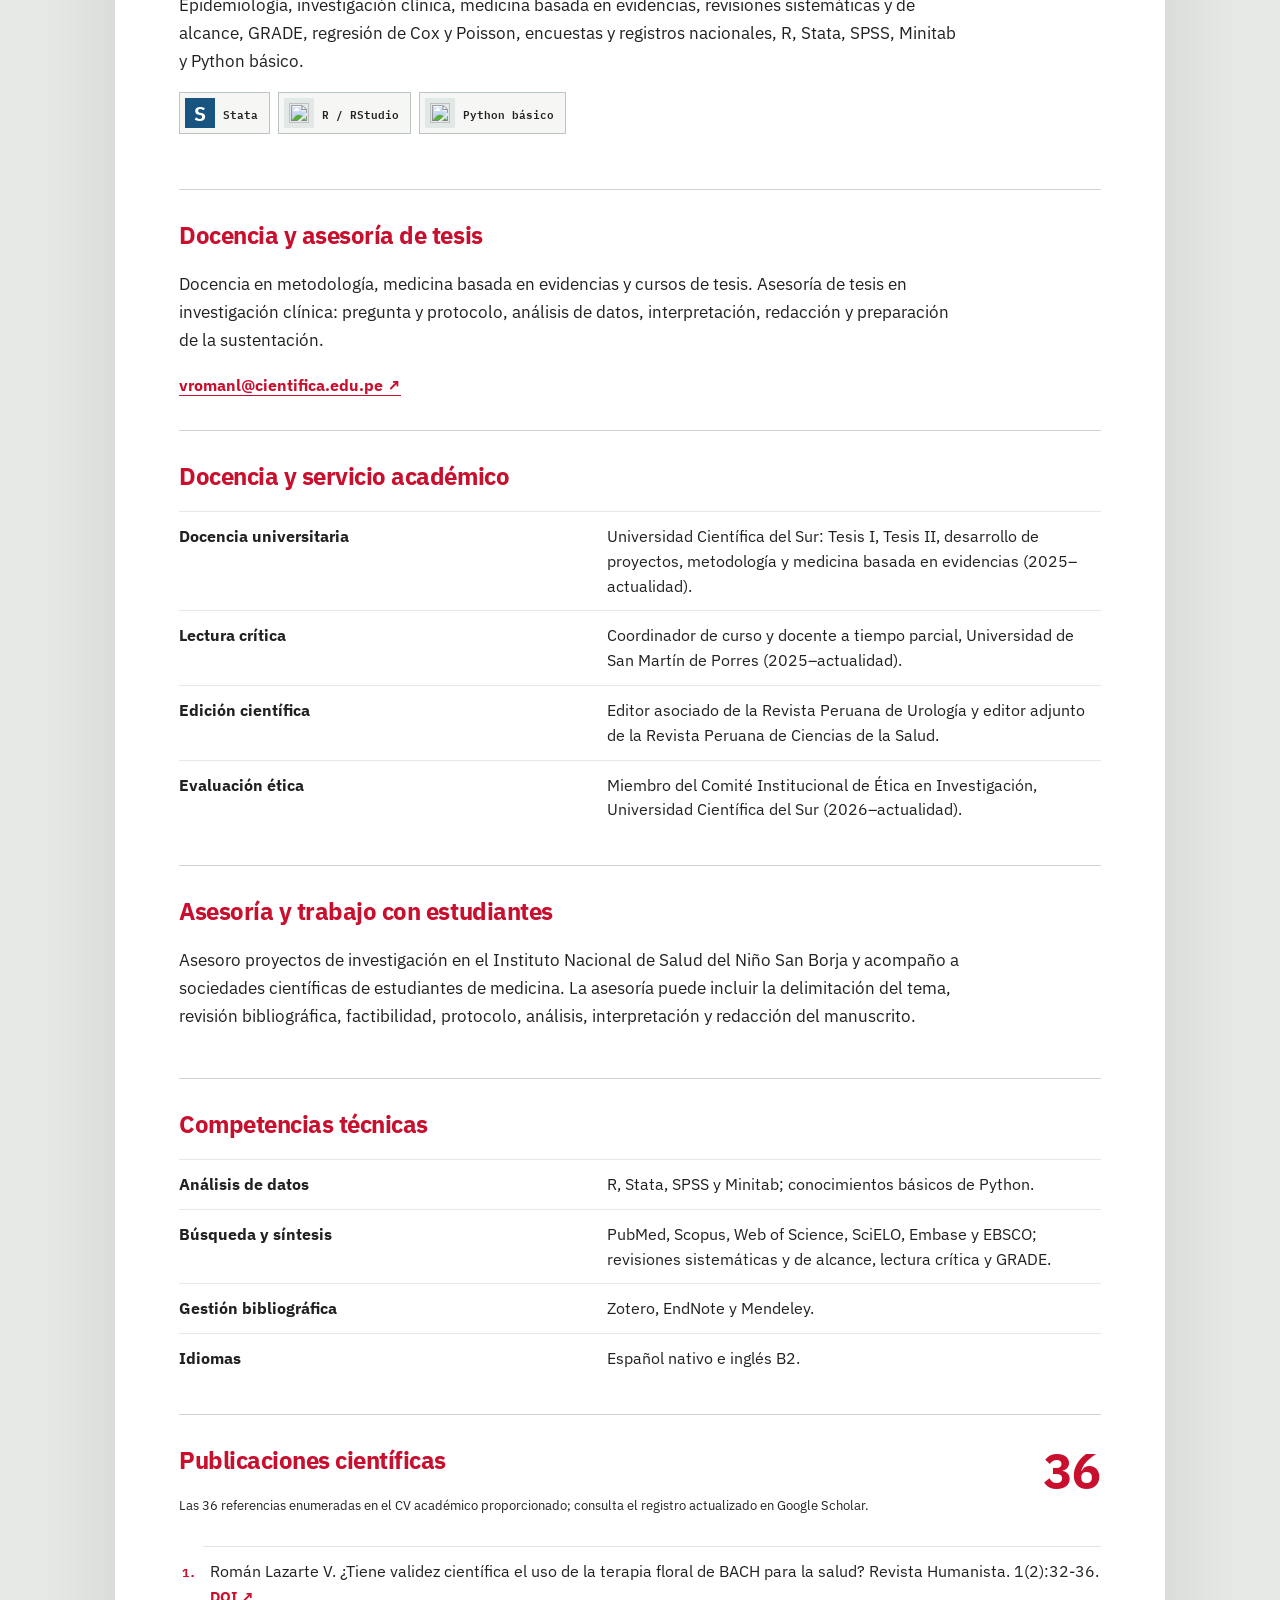
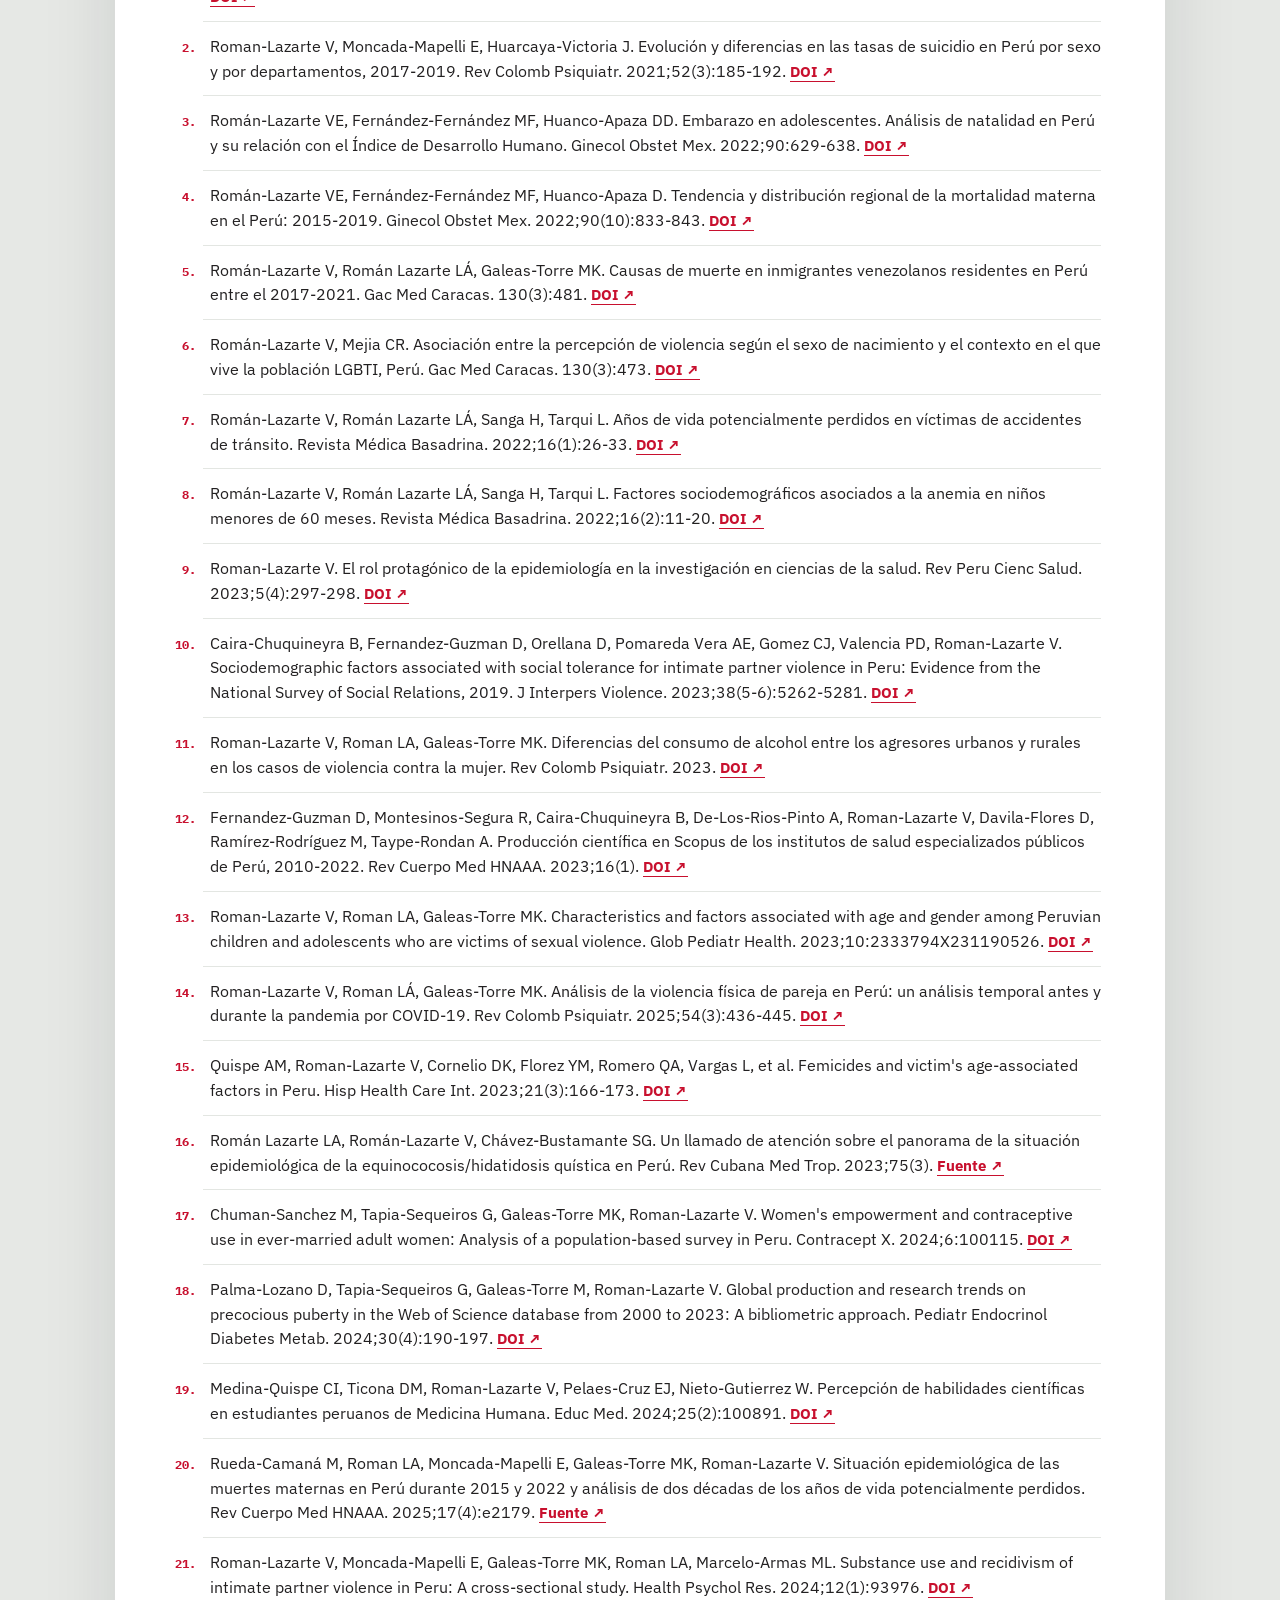
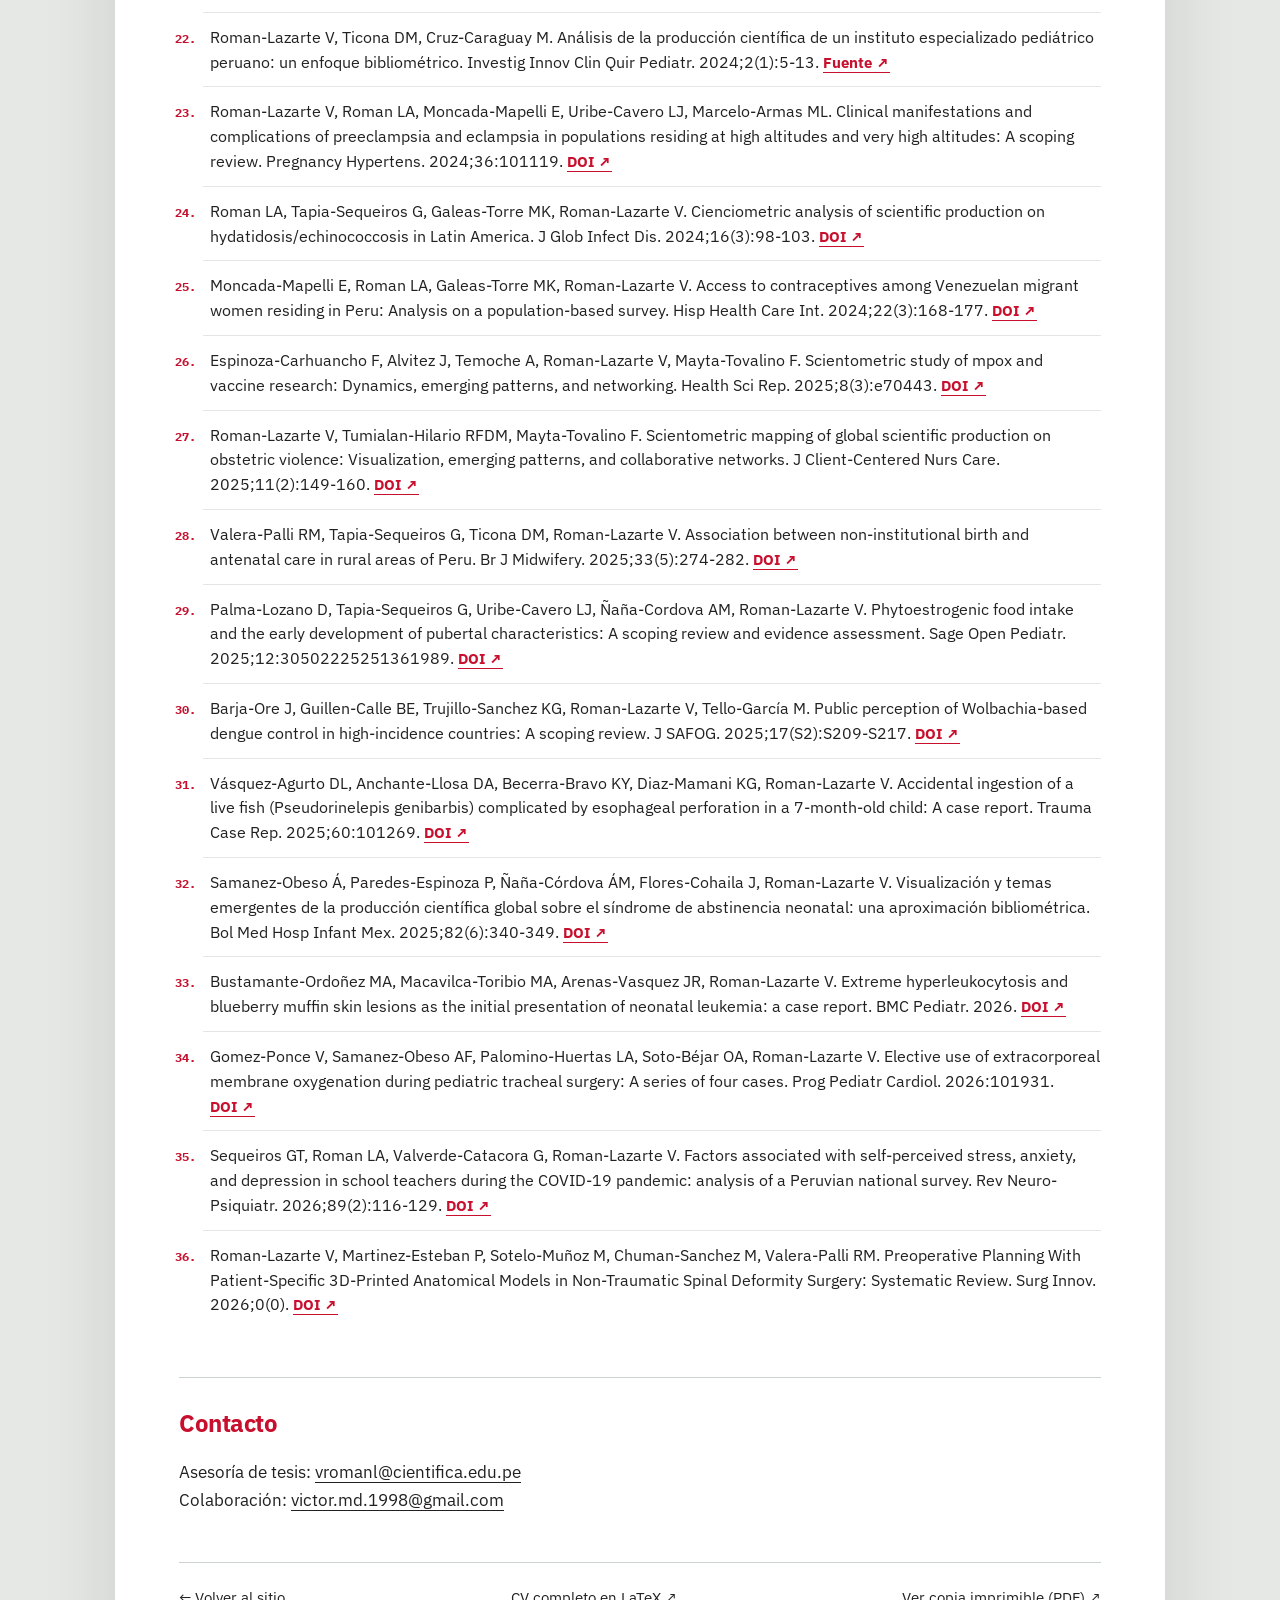
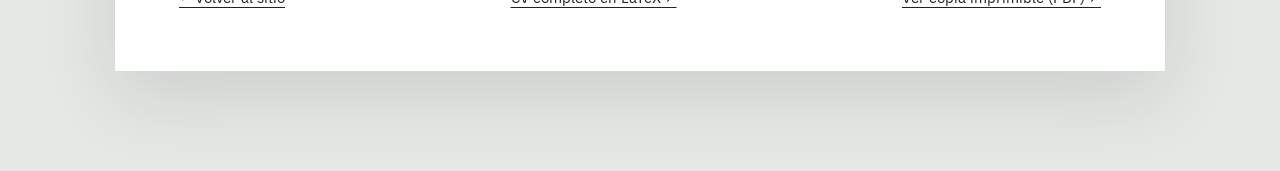
==== commit 71f437f2: "Unify readable monospace typography and refine leptospirosis figures" ====
--- a/cv/index.html
+++ b/cv/index.html
@@ -1 +1 @@
-<!doctype html><html lang="es"><head><meta charset="utf-8"><meta name="viewport" content="width=device-width, initial-scale=1"><title>Currículum académico | Víctor Eduardo Román Lazarte</title><meta name="description" content="CV académico en línea: investigación clínica, bioestadística, salud pública, docencia y publicaciones."><link rel="stylesheet" href="../styles-v2.css?v=20261105-2"><link rel="canonical" href="https://victorroman1998.github.io/cv/"><script>try{document.documentElement.dataset.theme=localStorage.getItem("site-theme")||"light"}catch{}</script></head><body class="cv-page"><div class="scroll-progress" aria-hidden="true"><span id="scroll-progress-fill"></span></div><a class="skip" href="#cv-main">Saltar al contenido</a><header class="site-header"><div class="container header-inner"><a class="brand" href="../"><span class="brand-mark">VR</span><span>Víctor Román Lazarte</span></a><div class="nav-wrap"><nav class="nav" aria-label="Navegación del CV"><a href="../">Inicio</a><a href="#experience">Experiencia</a><a href="#education">Formación</a><a href="#publications">Publicaciones</a><a href="latex/main.tex">Fuente LaTeX</a></nav><button type="button" class="theme-toggle" data-theme-toggle aria-label="Cambiar modo de color"><span aria-hidden="true">◐</span><span data-theme-text>Oscuro</span></button><a class="language" href="en/" lang="en">EN ↗</a></div></div></header><main id="cv-main" class="cv-main"><div class="cv-sheet"><div class="cv-title"><p class="eyebrow">CV académico en línea · noviembre de 2026</p><h1>Víctor Eduardo<br>Román Lazarte</h1><p>Médico cirujano · Coordinador de ensayos clínicos · Investigador RENACYT nivel III</p><div class="cv-contact"><a href="mailto:vromanl@cientifica.edu.pe">vromanl@cientifica.edu.pe</a><a href="https://orcid.org/0000-0001-9664-5169">ORCID</a><a href="https://scholar.google.com/citations?user=KxjvJJEAAAAJ&hl=es">Google Scholar</a></div></div><section class="cv-section"><h2>Perfil</h2><p>Soy médico cirujano e investigador RENACYT nivel III. Trabajo en epidemiología, bioestadística e investigación clínica, con énfasis en salud materna y de la mujer, salud poblacional y síntesis de evidencia. Coordino ensayos clínicos en el Instituto Nacional de Salud del Niño San Borja y desarrollo docencia e investigación en la Universidad Científica del Sur.</p></section><section class="cv-section" id="experience"><h2>Funciones actuales</h2><ul class="cv-facts"><li><strong>Coordinador de ensayos clínicos</strong><span>Instituto Nacional de Salud del Niño San Borja · 2026–actualidad</span></li><li><strong>Asesor de proyectos de investigación</strong><span>Instituto Nacional de Salud del Niño San Borja · 2024–actualidad</span></li><li><strong>Investigador asociado y docente</strong><span>Universidad Científica del Sur · investigación desde 2026 y docencia desde 2025</span></li><li><strong>Miembro del Comité Institucional de Ética en Investigación</strong><span>Universidad Científica del Sur · 2026–actualidad</span></li></ul></section><section class="cv-section" id="education"><h2>Formación</h2><ul class="cv-facts"><li><strong>Médico cirujano</strong><span>Universidad Nacional Daniel Alcides Carrión</span></li><li><strong>Maestría en Epidemiología Clínica y Bioestadística</strong><span>Universidad Científica del Sur · cursos concluidos; tesis pendiente de sustentación</span></li><li><strong>Principles and Practice of Clinical Research</strong><span>Harvard T.H. Chan School of Public Health · 2025 · 95/100, dentro del 10 % superior de la cohorte</span></li><li><strong>Estadística aplicada a la investigación y análisis de datos</strong><span>Universidad Continental · 2024</span></li><li><strong>Ciencia de Datos para las Ciencias Sociales y la Gestión Pública</strong><span>Pontificia Universidad Católica del Perú · en curso</span></li></ul></section><section class="cv-section"><h2>Métodos y herramientas</h2><p>Epidemiología, investigación clínica, medicina basada en evidencias, revisiones sistemáticas y de alcance, GRADE, regresión de Cox y Poisson, encuestas y registros nacionales, R, Stata, SPSS, Minitab y Python básico. </p><div class="tool-strip" aria-label="Herramientas de análisis"><div class="tool-badge"><span class="tool-icon stata">S</span><span>Stata</span></div><div class="tool-badge"><span class="tool-icon"><img src="https://cdn.simpleicons.org/rstudioide/75AADB" alt="" loading="lazy"></span><span>R / RStudio</span></div><div class="tool-badge"><span class="tool-icon"><img src="https://cdn.simpleicons.org/python/3776AB" alt="" loading="lazy"></span><span>Python básico</span></div></div></section><section class="cv-section"><h2>Docencia y asesoría de tesis</h2><p>Docencia en metodología, medicina basada en evidencias y cursos de tesis. Asesoría de tesis en investigación clínica: pregunta y protocolo, análisis de datos, interpretación, redacción y preparación de la sustentación.</p><a class="text-link" href="mailto:vromanl@cientifica.edu.pe?subject=Asesor%C3%ADa%20de%20tesis">vromanl@cientifica.edu.pe ↗</a></section><section class="cv-section"><h2>Docencia y servicio académico</h2><ul class="cv-facts"><li><strong>Docencia universitaria</strong><span>Universidad Científica del Sur: Tesis I, Tesis II, desarrollo de proyectos, metodología y medicina basada en evidencias (2025–actualidad).</span></li><li><strong>Lectura crítica</strong><span>Coordinador de curso y docente a tiempo parcial, Universidad de San Martín de Porres (2025–actualidad).</span></li><li><strong>Edición científica</strong><span>Editor asociado de la Revista Peruana de Urología y editor adjunto de la Revista Peruana de Ciencias de la Salud.</span></li><li><strong>Evaluación ética</strong><span>Miembro del Comité Institucional de Ética en Investigación, Universidad Científica del Sur (2026–actualidad).</span></li></ul></section><section class="cv-section"><h2>Asesoría y trabajo con estudiantes</h2><p>Asesoro proyectos de investigación en el Instituto Nacional de Salud del Niño San Borja y acompaño a sociedades científicas de estudiantes de medicina. La asesoría puede incluir la delimitación del tema, revisión bibliográfica, factibilidad, protocolo, análisis, interpretación y redacción del manuscrito.</p></section><section class="cv-section"><h2>Competencias técnicas</h2><ul class="cv-facts"><li><strong>Análisis de datos</strong><span>R, Stata, SPSS y Minitab; conocimientos básicos de Python.</span></li><li><strong>Búsqueda y síntesis</strong><span>PubMed, Scopus, Web of Science, SciELO, Embase y EBSCO; revisiones sistemáticas y de alcance, lectura crítica y GRADE.</span></li><li><strong>Gestión bibliográfica</strong><span>Zotero, EndNote y Mendeley.</span></li><li><strong>Idiomas</strong><span>Español nativo e inglés B2.</span></li></ul></section><section class="cv-section" id="publications"><div class="cv-publication-head"><div><h2>Publicaciones científicas</h2><p>Las 36 referencias enumeradas en el CV académico proporcionado; consulta el registro actualizado en Google Scholar.</p></div><span>36</span></div><ol class="pub-list"><li><span>Román Lazarte V. ¿Tiene validez científica el uso de la terapia floral de BACH para la salud? Revista Humanista. 1(2):32-36.</span> <a href="https://doi.org/10.52749/rh.v1i2.5" target="_blank" rel="noopener noreferrer">DOI ↗</a></li><li><span>Roman-Lazarte V, Moncada-Mapelli E, Huarcaya-Victoria J. Evolución y diferencias en las tasas de suicidio en Perú por sexo y por departamentos, 2017-2019. Rev Colomb Psiquiatr. 2021;52(3):185-192.</span> <a href="http://dx.doi.org/10.1016/j.rcp.2021.03.005" target="_blank" rel="noopener noreferrer">DOI ↗</a></li><li><span>Román-Lazarte VE, Fernández-Fernández MF, Huanco-Apaza DD. Embarazo en adolescentes. Análisis de natalidad en Perú y su relación con el Índice de Desarrollo Humano. Ginecol Obstet Mex. 2022;90:629-638.</span> <a href="https://doi.org/10.24245/gom.v90i8.7799" target="_blank" rel="noopener noreferrer">DOI ↗</a></li><li><span>Román-Lazarte VE, Fernández-Fernández MF, Huanco-Apaza D. Tendencia y distribución regional de la mortalidad materna en el Perú: 2015-2019. Ginecol Obstet Mex. 2022;90(10):833-843.</span> <a href="https://doi.org/10.24245/gom.v90i10.8037" target="_blank" rel="noopener noreferrer">DOI ↗</a></li><li><span>Román-Lazarte V, Román Lazarte LÁ, Galeas-Torre MK. Causas de muerte en inmigrantes venezolanos residentes en Perú entre el 2017-2021. Gac Med Caracas. 130(3):481.</span> <a href="https://doi.org/10.47307/GMC.2022.130.3.7" target="_blank" rel="noopener noreferrer">DOI ↗</a></li><li><span>Román-Lazarte V, Mejia CR. Asociación entre la percepción de violencia según el sexo de nacimiento y el contexto en el que vive la población LGBTI, Perú. Gac Med Caracas. 130(3):473.</span> <a href="https://doi.org/10.47307/GMC.2022.130.3.2" target="_blank" rel="noopener noreferrer">DOI ↗</a></li><li><span>Román-Lazarte V, Román Lazarte LÁ, Sanga H, Tarqui L. Años de vida potencialmente perdidos en víctimas de accidentes de tránsito. Revista Médica Basadrina. 2022;16(1):26-33.</span> <a href="https://doi.org/10.33326/26176068.2022.1.1514" target="_blank" rel="noopener noreferrer">DOI ↗</a></li><li><span>Román-Lazarte V, Román Lazarte LÁ, Sanga H, Tarqui L. Factores sociodemográficos asociados a la anemia en niños menores de 60 meses. Revista Médica Basadrina. 2022;16(2):11-20.</span> <a href="https://doi.org/10.33326/26176068.2022.2.1550" target="_blank" rel="noopener noreferrer">DOI ↗</a></li><li><span>Roman-Lazarte V. El rol protagónico de la epidemiología en la investigación en ciencias de la salud. Rev Peru Cienc Salud. 2023;5(4):297-298.</span> <a href="https://doi.org/10.37711/rpcs.2023.5.4.429" target="_blank" rel="noopener noreferrer">DOI ↗</a></li><li><span>Caira-Chuquineyra B, Fernandez-Guzman D, Orellana D, Pomareda Vera AE, Gomez CJ, Valencia PD, Roman-Lazarte V. Sociodemographic factors associated with social tolerance for intimate partner violence in Peru: Evidence from the National Survey of Social Relations, 2019. J Interpers Violence. 2023;38(5-6):5262-5281.</span> <a href="http://dx.doi.org/10.1177/08862605221120897" target="_blank" rel="noopener noreferrer">DOI ↗</a></li><li><span>Roman-Lazarte V, Roman LA, Galeas-Torre MK. Diferencias del consumo de alcohol entre los agresores urbanos y rurales en los casos de violencia contra la mujer. Rev Colomb Psiquiatr. 2023.</span> <a href="http://dx.doi.org/10.1016/j.rcp.2023.02.006" target="_blank" rel="noopener noreferrer">DOI ↗</a></li><li><span>Fernandez-Guzman D, Montesinos-Segura R, Caira-Chuquineyra B, De-Los-Rios-Pinto A, Roman-Lazarte V, Davila-Flores D, Ramírez-Rodríguez M, Taype-Rondan A. Producción científica en Scopus de los institutos de salud especializados públicos de Perú, 2010-2022. Rev Cuerpo Med HNAAA. 2023;16(1).</span> <a href="http://dx.doi.org/10.35434/rcmhnaaa.2023.161.1561" target="_blank" rel="noopener noreferrer">DOI ↗</a></li><li><span>Roman-Lazarte V, Roman LA, Galeas-Torre MK. Characteristics and factors associated with age and gender among Peruvian children and adolescents who are victims of sexual violence. Glob Pediatr Health. 2023;10:2333794X231190526.</span> <a href="http://dx.doi.org/10.1177/2333794X231190526" target="_blank" rel="noopener noreferrer">DOI ↗</a></li><li><span>Roman-Lazarte V, Roman LÁ, Galeas-Torre MK. Análisis de la violencia física de pareja en Perú: un análisis temporal antes y durante la pandemia por COVID-19. Rev Colomb Psiquiatr. 2025;54(3):436-445.</span> <a href="http://dx.doi.org/10.1016/j.rcp.2023.08.004" target="_blank" rel="noopener noreferrer">DOI ↗</a></li><li><span>Quispe AM, Roman-Lazarte V, Cornelio DK, Florez YM, Romero QA, Vargas L, et al. Femicides and victim's age-associated factors in Peru. Hisp Health Care Int. 2023;21(3):166-173.</span> <a href="http://dx.doi.org/10.1177/15404153231163324" target="_blank" rel="noopener noreferrer">DOI ↗</a></li><li><span>Román Lazarte LA, Román-Lazarte V, Chávez-Bustamante SG. Un llamado de atención sobre el panorama de la situación epidemiológica de la equinococosis/hidatidosis quística en Perú. Rev Cubana Med Trop. 2023;75(3).</span> <a href="http://scielo.sld.cu/scielo.php?script=sci_arttext&amp;pid=S0375-07602023000300005&amp;lng=es" target="_blank" rel="noopener noreferrer">Fuente ↗</a></li><li><span>Chuman-Sanchez M, Tapia-Sequeiros G, Galeas-Torre MK, Roman-Lazarte V. Women's empowerment and contraceptive use in ever-married adult women: Analysis of a population-based survey in Peru. Contracept X. 2024;6:100115.</span> <a href="http://dx.doi.org/10.1016/j.conx.2024.100115" target="_blank" rel="noopener noreferrer">DOI ↗</a></li><li><span>Palma-Lozano D, Tapia-Sequeiros G, Galeas-Torre M, Roman-Lazarte V. Global production and research trends on precocious puberty in the Web of Science database from 2000 to 2023: A bibliometric approach. Pediatr Endocrinol Diabetes Metab. 2024;30(4):190-197.</span> <a href="http://dx.doi.org/10.5114/pedm.2024.146683" target="_blank" rel="noopener noreferrer">DOI ↗</a></li><li><span>Medina-Quispe CI, Ticona DM, Roman-Lazarte V, Pelaes-Cruz EJ, Nieto-Gutierrez W. Percepción de habilidades científicas en estudiantes peruanos de Medicina Humana. Educ Med. 2024;25(2):100891.</span> <a href="http://dx.doi.org/10.1016/j.edumed.2024.100891" target="_blank" rel="noopener noreferrer">DOI ↗</a></li><li><span>Rueda-Camaná M, Roman LA, Moncada-Mapelli E, Galeas-Torre MK, Roman-Lazarte V. Situación epidemiológica de las muertes maternas en Perú durante 2015 y 2022 y análisis de dos décadas de los años de vida potencialmente perdidos. Rev Cuerpo Med HNAAA. 2025;17(4):e2179.</span> <a href="https://cmhnaaa.org.pe/ojs/index.php/rcmhnaaa/article/view/2179" target="_blank" rel="noopener noreferrer">Fuente ↗</a></li><li><span>Roman-Lazarte V, Moncada-Mapelli E, Galeas-Torre MK, Roman LA, Marcelo-Armas ML. Substance use and recidivism of intimate partner violence in Peru: A cross-sectional study. Health Psychol Res. 2024;12(1):93976.</span> <a href="http://dx.doi.org/10.52965/001c.93976" target="_blank" rel="noopener noreferrer">DOI ↗</a></li><li><span>Roman-Lazarte V, Ticona DM, Cruz-Caraguay M. Análisis de la producción científica de un instituto especializado pediátrico peruano: un enfoque bibliométrico. Investig Innov Clin Quir Pediatr. 2024;2(1):5-13.</span> <a href="https://investigacionpediatrica.insnsb.gob.pe/index.php/iicqp/article/view/76" target="_blank" rel="noopener noreferrer">Fuente ↗</a></li><li><span>Roman-Lazarte V, Roman LA, Moncada-Mapelli E, Uribe-Cavero LJ, Marcelo-Armas ML. Clinical manifestations and complications of preeclampsia and eclampsia in populations residing at high altitudes and very high altitudes: A scoping review. Pregnancy Hypertens. 2024;36:101119.</span> <a href="http://dx.doi.org/10.1016/j.preghy.2024.101119" target="_blank" rel="noopener noreferrer">DOI ↗</a></li><li><span>Roman LA, Tapia-Sequeiros G, Galeas-Torre MK, Roman-Lazarte V. Cienciometric analysis of scientific production on hydatidosis/echinococcosis in Latin America. J Glob Infect Dis. 2024;16(3):98-103.</span> <a href="http://dx.doi.org/10.4103/jgid.jgid_28_24" target="_blank" rel="noopener noreferrer">DOI ↗</a></li><li><span>Moncada-Mapelli E, Roman LA, Galeas-Torre MK, Roman-Lazarte V. Access to contraceptives among Venezuelan migrant women residing in Peru: Analysis on a population-based survey. Hisp Health Care Int. 2024;22(3):168-177.</span> <a href="http://dx.doi.org/10.1177/15404153241258158" target="_blank" rel="noopener noreferrer">DOI ↗</a></li><li><span>Espinoza-Carhuancho F, Alvitez J, Temoche A, Roman-Lazarte V, Mayta-Tovalino F. Scientometric study of mpox and vaccine research: Dynamics, emerging patterns, and networking. Health Sci Rep. 2025;8(3):e70443.</span> <a href="http://dx.doi.org/10.1002/hsr2.70443" target="_blank" rel="noopener noreferrer">DOI ↗</a></li><li><span>Roman-Lazarte V, Tumialan-Hilario RFDM, Mayta-Tovalino F. Scientometric mapping of global scientific production on obstetric violence: Visualization, emerging patterns, and collaborative networks. J Client-Centered Nurs Care. 2025;11(2):149-160.</span> <a href="http://dx.doi.org/10.32598/jccnc.11.2.786.1" target="_blank" rel="noopener noreferrer">DOI ↗</a></li><li><span>Valera-Palli RM, Tapia-Sequeiros G, Ticona DM, Roman-Lazarte V. Association between non-institutional birth and antenatal care in rural areas of Peru. Br J Midwifery. 2025;33(5):274-282.</span> <a href="http://dx.doi.org/10.12968/bjom.2024.0065" target="_blank" rel="noopener noreferrer">DOI ↗</a></li><li><span>Palma-Lozano D, Tapia-Sequeiros G, Uribe-Cavero LJ, Ñaña-Cordova AM, Roman-Lazarte V. Phytoestrogenic food intake and the early development of pubertal characteristics: A scoping review and evidence assessment. Sage Open Pediatr. 2025;12:30502225251361989.</span> <a href="http://dx.doi.org/10.1177/30502225251361989" target="_blank" rel="noopener noreferrer">DOI ↗</a></li><li><span>Barja-Ore J, Guillen-Calle BE, Trujillo-Sanchez KG, Roman-Lazarte V, Tello-García M. Public perception of Wolbachia-based dengue control in high-incidence countries: A scoping review. J SAFOG. 2025;17(S2):S209-S217.</span> <a href="http://dx.doi.org/10.5005/jp-journals-10006-2618" target="_blank" rel="noopener noreferrer">DOI ↗</a></li><li><span>Vásquez-Agurto DL, Anchante-Llosa DA, Becerra-Bravo KY, Diaz-Mamani KG, Roman-Lazarte V. Accidental ingestion of a live fish (Pseudorinelepis genibarbis) complicated by esophageal perforation in a 7-month-old child: A case report. Trauma Case Rep. 2025;60:101269.</span> <a href="http://dx.doi.org/10.1016/j.tcr.2025.101269" target="_blank" rel="noopener noreferrer">DOI ↗</a></li><li><span>Samanez-Obeso Á, Paredes-Espinoza P, Ñaña-Córdova ÁM, Flores-Cohaila J, Roman-Lazarte V. Visualización y temas emergentes de la producción científica global sobre el síndrome de abstinencia neonatal: una aproximación bibliométrica. Bol Med Hosp Infant Mex. 2025;82(6):340-349.</span> <a href="http://dx.doi.org/10.24875/BMHIM.25000029" target="_blank" rel="noopener noreferrer">DOI ↗</a></li><li><span>Bustamante-Ordoñez MA, Macavilca-Toribio MA, Arenas-Vasquez JR, Roman-Lazarte V. Extreme hyperleukocytosis and blueberry muffin skin lesions as the initial presentation of neonatal leukemia: a case report. BMC Pediatr. 2026.</span> <a href="https://doi.org/10.1186/s12887-026-06995-0" target="_blank" rel="noopener noreferrer">DOI ↗</a></li><li><span>Gomez-Ponce V, Samanez-Obeso AF, Palomino-Huertas LA, Soto-Béjar OA, Roman-Lazarte V. Elective use of extracorporeal membrane oxygenation during pediatric tracheal surgery: A series of four cases. Prog Pediatr Cardiol. 2026:101931.</span> <a href="https://doi.org/10.1016/j.ppedcard.2026.101931" target="_blank" rel="noopener noreferrer">DOI ↗</a></li><li><span>Sequeiros GT, Roman LA, Valverde-Catacora G, Roman-Lazarte V. Factors associated with self-perceived stress, anxiety, and depression in school teachers during the COVID-19 pandemic: analysis of a Peruvian national survey. Rev Neuro-Psiquiatr. 2026;89(2):116-129.</span> <a href="https://doi.org/10.20453/rnp.v89i2.6380" target="_blank" rel="noopener noreferrer">DOI ↗</a></li><li><span>Roman-Lazarte V, Martinez-Esteban P, Sotelo-Muñoz M, Chuman-Sanchez M, Valera-Palli RM. Preoperative Planning With Patient-Specific 3D-Printed Anatomical Models in Non-Traumatic Spinal Deformity Surgery: Systematic Review. Surg Innov. 2026;0(0).</span> <a href="https://doi.org/10.1177/15533506261476391" target="_blank" rel="noopener noreferrer">DOI ↗</a></li></ol></section><section class="cv-section"><h2>Contacto</h2><p>Asesoría de tesis: <a href="mailto:vromanl@cientifica.edu.pe">vromanl@cientifica.edu.pe</a><br>Colaboración: <a href="mailto:victor.md.1998@gmail.com">victor.md.1998@gmail.com</a></p></section><div class="cv-end"><a href="../">← Volver al sitio</a><a href="latex/main.tex">CV completo en LaTeX ↗</a><a href="../assets/CV_publico_Victor_Roman_Lazarte.pdf" target="_blank" rel="noopener noreferrer">Ver copia imprimible (PDF) ↗</a></div></div></main><script defer src="../site-v2.js"></script></body></html>+<!doctype html><html lang="es"><head><meta charset="utf-8"><meta name="viewport" content="width=device-width, initial-scale=1"><title>Currículum académico | Víctor Eduardo Román Lazarte</title><meta name="description" content="CV académico en línea: investigación clínica, bioestadística, salud pública, docencia y publicaciones."><link rel="stylesheet" href="../styles-v2.css?v=20261105-4"><link rel="canonical" href="https://victorroman1998.github.io/cv/"><script>try{document.documentElement.dataset.theme=localStorage.getItem("site-theme")||"light"}catch{}</script></head><body class="cv-page"><div class="scroll-progress" aria-hidden="true"><span id="scroll-progress-fill"></span></div><a class="skip" href="#cv-main">Saltar al contenido</a><header class="site-header"><div class="container header-inner"><a class="brand" href="../"><span class="brand-mark">VR</span><span>Víctor Román Lazarte</span></a><div class="nav-wrap"><nav class="nav" aria-label="Navegación del CV"><a href="../">Inicio</a><a href="#experience">Experiencia</a><a href="#education">Formación</a><a href="#publications">Publicaciones</a><a href="https://github.com/victorroman1998/victorroman1998.github.io/blob/main/cv/latex/main.tex" target="_blank" rel="noopener noreferrer">Fuente LaTeX</a></nav><button type="button" class="theme-toggle" data-theme-toggle aria-label="Cambiar modo de color"><span aria-hidden="true">◐</span><span data-theme-text>Oscuro</span></button><a class="language" href="en/" lang="en">EN ↗</a></div></div></header><main id="cv-main" class="cv-main"><div class="cv-sheet"><div class="cv-title"><p class="eyebrow">CV académico en línea · noviembre de 2026</p><h1>Víctor Eduardo<br>Román Lazarte</h1><p>Médico cirujano · Coordinador de ensayos clínicos · Investigador RENACYT nivel III</p><div class="cv-contact"><a href="mailto:vromanl@cientifica.edu.pe">vromanl@cientifica.edu.pe</a><a href="https://orcid.org/0000-0001-9664-5169">ORCID</a><a href="https://scholar.google.com/citations?user=KxjvJJEAAAAJ&hl=es">Google Scholar</a></div></div><section class="cv-section"><h2>Perfil</h2><p>Soy médico cirujano e investigador RENACYT nivel III. Trabajo en epidemiología, bioestadística e investigación clínica, con énfasis en salud materna y de la mujer, salud poblacional y síntesis de evidencia. Coordino ensayos clínicos en el Instituto Nacional de Salud del Niño San Borja y desarrollo docencia e investigación en la Universidad Científica del Sur.</p></section><section class="cv-section" id="experience"><h2>Funciones actuales</h2><ul class="cv-facts"><li><strong>Coordinador de ensayos clínicos</strong><span>Instituto Nacional de Salud del Niño San Borja · 2026–actualidad</span></li><li><strong>Asesor de proyectos de investigación</strong><span>Instituto Nacional de Salud del Niño San Borja · 2024–actualidad</span></li><li><strong>Investigador asociado y docente</strong><span>Universidad Científica del Sur · investigación desde 2026 y docencia desde 2025</span></li><li><strong>Miembro del Comité Institucional de Ética en Investigación</strong><span>Universidad Científica del Sur · 2026–actualidad</span></li></ul></section><section class="cv-section" id="education"><h2>Formación</h2><ul class="cv-facts"><li><strong>Médico cirujano</strong><span>Universidad Nacional Daniel Alcides Carrión</span></li><li><strong>Estudios de maestría en Epidemiología Clínica y Bioestadística</strong><span>Universidad Científica del Sur · estudios de posgrado, 2022–2024</span></li><li><strong>Principles and Practice of Clinical Research</strong><span>Harvard T.H. Chan School of Public Health · 2025 · 95/100, dentro del 10 % superior de la cohorte</span></li><li><strong>Estadística aplicada a la investigación y análisis de datos</strong><span>Universidad Continental · 2024</span></li><li><strong>Ciencia de Datos para las Ciencias Sociales y la Gestión Pública</strong><span>Pontificia Universidad Católica del Perú · en curso</span></li></ul></section><section class="cv-section"><h2>Métodos y herramientas</h2><p>Epidemiología, investigación clínica, medicina basada en evidencias, revisiones sistemáticas y de alcance, GRADE, regresión de Cox y Poisson, encuestas y registros nacionales, R, Stata, SPSS, Minitab y Python básico. </p><div class="tool-strip" aria-label="Herramientas de análisis"><div class="tool-badge"><span class="tool-icon stata">S</span><span>Stata</span></div><div class="tool-badge"><span class="tool-icon"><img src="https://cdn.simpleicons.org/rstudioide/75AADB" alt="" loading="lazy"></span><span>R / RStudio</span></div><div class="tool-badge"><span class="tool-icon"><img src="https://cdn.simpleicons.org/python/3776AB" alt="" loading="lazy"></span><span>Python básico</span></div></div></section><section class="cv-section"><h2>Docencia y asesoría de tesis</h2><p>Docencia en metodología, medicina basada en evidencias y cursos de tesis. Asesoría de tesis en investigación clínica: pregunta y protocolo, análisis de datos, interpretación, redacción y preparación de la sustentación.</p><a class="text-link" href="mailto:vromanl@cientifica.edu.pe?subject=Asesor%C3%ADa%20de%20tesis">vromanl@cientifica.edu.pe ↗</a></section><section class="cv-section"><h2>Docencia y servicio académico</h2><ul class="cv-facts"><li><strong>Docencia universitaria</strong><span>Universidad Científica del Sur: Tesis I, Tesis II, desarrollo de proyectos, metodología y medicina basada en evidencias (2025–actualidad).</span></li><li><strong>Lectura crítica</strong><span>Coordinador de curso y docente a tiempo parcial, Universidad de San Martín de Porres (2025–actualidad).</span></li><li><strong>Edición científica</strong><span>Editor asociado de la Revista Peruana de Urología y editor adjunto de la Revista Peruana de Ciencias de la Salud.</span></li><li><strong>Evaluación ética</strong><span>Miembro del Comité Institucional de Ética en Investigación, Universidad Científica del Sur (2026–actualidad).</span></li></ul></section><section class="cv-section"><h2>Asesoría y trabajo con estudiantes</h2><p>Asesoro proyectos de investigación en el Instituto Nacional de Salud del Niño San Borja y acompaño a sociedades científicas de estudiantes de medicina. La asesoría puede incluir la delimitación del tema, revisión bibliográfica, factibilidad, protocolo, análisis, interpretación y redacción del manuscrito.</p></section><section class="cv-section"><h2>Competencias técnicas</h2><ul class="cv-facts"><li><strong>Análisis de datos</strong><span>R, Stata, SPSS y Minitab; conocimientos básicos de Python.</span></li><li><strong>Búsqueda y síntesis</strong><span>PubMed, Scopus, Web of Science, SciELO, Embase y EBSCO; revisiones sistemáticas y de alcance, lectura crítica y GRADE.</span></li><li><strong>Gestión bibliográfica</strong><span>Zotero, EndNote y Mendeley.</span></li><li><strong>Idiomas</strong><span>Español nativo e inglés B2.</span></li></ul></section><section class="cv-section" id="publications"><div class="cv-publication-head"><div><h2>Publicaciones científicas</h2><p>Las 36 referencias enumeradas en el CV académico proporcionado; consulta el registro actualizado en Google Scholar.</p></div><span>36</span></div><ol class="pub-list"><li><span>Román Lazarte V. ¿Tiene validez científica el uso de la terapia floral de BACH para la salud? Revista Humanista. 1(2):32-36.</span> <a href="https://doi.org/10.52749/rh.v1i2.5" target="_blank" rel="noopener noreferrer">DOI ↗</a></li><li><span>Roman-Lazarte V, Moncada-Mapelli E, Huarcaya-Victoria J. Evolución y diferencias en las tasas de suicidio en Perú por sexo y por departamentos, 2017-2019. Rev Colomb Psiquiatr. 2021;52(3):185-192.</span> <a href="http://dx.doi.org/10.1016/j.rcp.2021.03.005" target="_blank" rel="noopener noreferrer">DOI ↗</a></li><li><span>Román-Lazarte VE, Fernández-Fernández MF, Huanco-Apaza DD. Embarazo en adolescentes. Análisis de natalidad en Perú y su relación con el Índice de Desarrollo Humano. Ginecol Obstet Mex. 2022;90:629-638.</span> <a href="https://doi.org/10.24245/gom.v90i8.7799" target="_blank" rel="noopener noreferrer">DOI ↗</a></li><li><span>Román-Lazarte VE, Fernández-Fernández MF, Huanco-Apaza D. Tendencia y distribución regional de la mortalidad materna en el Perú: 2015-2019. Ginecol Obstet Mex. 2022;90(10):833-843.</span> <a href="https://doi.org/10.24245/gom.v90i10.8037" target="_blank" rel="noopener noreferrer">DOI ↗</a></li><li><span>Román-Lazarte V, Román Lazarte LÁ, Galeas-Torre MK. Causas de muerte en inmigrantes venezolanos residentes en Perú entre el 2017-2021. Gac Med Caracas. 130(3):481.</span> <a href="https://doi.org/10.47307/GMC.2022.130.3.7" target="_blank" rel="noopener noreferrer">DOI ↗</a></li><li><span>Román-Lazarte V, Mejia CR. Asociación entre la percepción de violencia según el sexo de nacimiento y el contexto en el que vive la población LGBTI, Perú. Gac Med Caracas. 130(3):473.</span> <a href="https://doi.org/10.47307/GMC.2022.130.3.2" target="_blank" rel="noopener noreferrer">DOI ↗</a></li><li><span>Román-Lazarte V, Román Lazarte LÁ, Sanga H, Tarqui L. Años de vida potencialmente perdidos en víctimas de accidentes de tránsito. Revista Médica Basadrina. 2022;16(1):26-33.</span> <a href="https://doi.org/10.33326/26176068.2022.1.1514" target="_blank" rel="noopener noreferrer">DOI ↗</a></li><li><span>Román-Lazarte V, Román Lazarte LÁ, Sanga H, Tarqui L. Factores sociodemográficos asociados a la anemia en niños menores de 60 meses. Revista Médica Basadrina. 2022;16(2):11-20.</span> <a href="https://doi.org/10.33326/26176068.2022.2.1550" target="_blank" rel="noopener noreferrer">DOI ↗</a></li><li><span>Roman-Lazarte V. El rol protagónico de la epidemiología en la investigación en ciencias de la salud. Rev Peru Cienc Salud. 2023;5(4):297-298.</span> <a href="https://doi.org/10.37711/rpcs.2023.5.4.429" target="_blank" rel="noopener noreferrer">DOI ↗</a></li><li><span>Caira-Chuquineyra B, Fernandez-Guzman D, Orellana D, Pomareda Vera AE, Gomez CJ, Valencia PD, Roman-Lazarte V. Sociodemographic factors associated with social tolerance for intimate partner violence in Peru: Evidence from the National Survey of Social Relations, 2019. J Interpers Violence. 2023;38(5-6):5262-5281.</span> <a href="http://dx.doi.org/10.1177/08862605221120897" target="_blank" rel="noopener noreferrer">DOI ↗</a></li><li><span>Roman-Lazarte V, Roman LA, Galeas-Torre MK. Diferencias del consumo de alcohol entre los agresores urbanos y rurales en los casos de violencia contra la mujer. Rev Colomb Psiquiatr. 2023.</span> <a href="http://dx.doi.org/10.1016/j.rcp.2023.02.006" target="_blank" rel="noopener noreferrer">DOI ↗</a></li><li><span>Fernandez-Guzman D, Montesinos-Segura R, Caira-Chuquineyra B, De-Los-Rios-Pinto A, Roman-Lazarte V, Davila-Flores D, Ramírez-Rodríguez M, Taype-Rondan A. Producción científica en Scopus de los institutos de salud especializados públicos de Perú, 2010-2022. Rev Cuerpo Med HNAAA. 2023;16(1).</span> <a href="http://dx.doi.org/10.35434/rcmhnaaa.2023.161.1561" target="_blank" rel="noopener noreferrer">DOI ↗</a></li><li><span>Roman-Lazarte V, Roman LA, Galeas-Torre MK. Characteristics and factors associated with age and gender among Peruvian children and adolescents who are victims of sexual violence. Glob Pediatr Health. 2023;10:2333794X231190526.</span> <a href="http://dx.doi.org/10.1177/2333794X231190526" target="_blank" rel="noopener noreferrer">DOI ↗</a></li><li><span>Roman-Lazarte V, Roman LÁ, Galeas-Torre MK. Análisis de la violencia física de pareja en Perú: un análisis temporal antes y durante la pandemia por COVID-19. Rev Colomb Psiquiatr. 2025;54(3):436-445.</span> <a href="http://dx.doi.org/10.1016/j.rcp.2023.08.004" target="_blank" rel="noopener noreferrer">DOI ↗</a></li><li><span>Quispe AM, Roman-Lazarte V, Cornelio DK, Florez YM, Romero QA, Vargas L, et al. Femicides and victim's age-associated factors in Peru. Hisp Health Care Int. 2023;21(3):166-173.</span> <a href="http://dx.doi.org/10.1177/15404153231163324" target="_blank" rel="noopener noreferrer">DOI ↗</a></li><li><span>Román Lazarte LA, Román-Lazarte V, Chávez-Bustamante SG. Un llamado de atención sobre el panorama de la situación epidemiológica de la equinococosis/hidatidosis quística en Perú. Rev Cubana Med Trop. 2023;75(3).</span> <a href="http://scielo.sld.cu/scielo.php?script=sci_arttext&amp;pid=S0375-07602023000300005&amp;lng=es" target="_blank" rel="noopener noreferrer">Fuente ↗</a></li><li><span>Chuman-Sanchez M, Tapia-Sequeiros G, Galeas-Torre MK, Roman-Lazarte V. Women's empowerment and contraceptive use in ever-married adult women: Analysis of a population-based survey in Peru. Contracept X. 2024;6:100115.</span> <a href="http://dx.doi.org/10.1016/j.conx.2024.100115" target="_blank" rel="noopener noreferrer">DOI ↗</a></li><li><span>Palma-Lozano D, Tapia-Sequeiros G, Galeas-Torre M, Roman-Lazarte V. Global production and research trends on precocious puberty in the Web of Science database from 2000 to 2023: A bibliometric approach. Pediatr Endocrinol Diabetes Metab. 2024;30(4):190-197.</span> <a href="http://dx.doi.org/10.5114/pedm.2024.146683" target="_blank" rel="noopener noreferrer">DOI ↗</a></li><li><span>Medina-Quispe CI, Ticona DM, Roman-Lazarte V, Pelaes-Cruz EJ, Nieto-Gutierrez W. Percepción de habilidades científicas en estudiantes peruanos de Medicina Humana. Educ Med. 2024;25(2):100891.</span> <a href="http://dx.doi.org/10.1016/j.edumed.2024.100891" target="_blank" rel="noopener noreferrer">DOI ↗</a></li><li><span>Rueda-Camaná M, Roman LA, Moncada-Mapelli E, Galeas-Torre MK, Roman-Lazarte V. Situación epidemiológica de las muertes maternas en Perú durante 2015 y 2022 y análisis de dos décadas de los años de vida potencialmente perdidos. Rev Cuerpo Med HNAAA. 2025;17(4):e2179.</span> <a href="https://cmhnaaa.org.pe/ojs/index.php/rcmhnaaa/article/view/2179" target="_blank" rel="noopener noreferrer">Fuente ↗</a></li><li><span>Roman-Lazarte V, Moncada-Mapelli E, Galeas-Torre MK, Roman LA, Marcelo-Armas ML. Substance use and recidivism of intimate partner violence in Peru: A cross-sectional study. Health Psychol Res. 2024;12(1):93976.</span> <a href="http://dx.doi.org/10.52965/001c.93976" target="_blank" rel="noopener noreferrer">DOI ↗</a></li><li><span>Roman-Lazarte V, Ticona DM, Cruz-Caraguay M. Análisis de la producción científica de un instituto especializado pediátrico peruano: un enfoque bibliométrico. Investig Innov Clin Quir Pediatr. 2024;2(1):5-13.</span> <a href="https://investigacionpediatrica.insnsb.gob.pe/index.php/iicqp/article/view/76" target="_blank" rel="noopener noreferrer">Fuente ↗</a></li><li><span>Roman-Lazarte V, Roman LA, Moncada-Mapelli E, Uribe-Cavero LJ, Marcelo-Armas ML. Clinical manifestations and complications of preeclampsia and eclampsia in populations residing at high altitudes and very high altitudes: A scoping review. Pregnancy Hypertens. 2024;36:101119.</span> <a href="http://dx.doi.org/10.1016/j.preghy.2024.101119" target="_blank" rel="noopener noreferrer">DOI ↗</a></li><li><span>Roman LA, Tapia-Sequeiros G, Galeas-Torre MK, Roman-Lazarte V. Cienciometric analysis of scientific production on hydatidosis/echinococcosis in Latin America. J Glob Infect Dis. 2024;16(3):98-103.</span> <a href="http://dx.doi.org/10.4103/jgid.jgid_28_24" target="_blank" rel="noopener noreferrer">DOI ↗</a></li><li><span>Moncada-Mapelli E, Roman LA, Galeas-Torre MK, Roman-Lazarte V. Access to contraceptives among Venezuelan migrant women residing in Peru: Analysis on a population-based survey. Hisp Health Care Int. 2024;22(3):168-177.</span> <a href="http://dx.doi.org/10.1177/15404153241258158" target="_blank" rel="noopener noreferrer">DOI ↗</a></li><li><span>Espinoza-Carhuancho F, Alvitez J, Temoche A, Roman-Lazarte V, Mayta-Tovalino F. Scientometric study of mpox and vaccine research: Dynamics, emerging patterns, and networking. Health Sci Rep. 2025;8(3):e70443.</span> <a href="http://dx.doi.org/10.1002/hsr2.70443" target="_blank" rel="noopener noreferrer">DOI ↗</a></li><li><span>Roman-Lazarte V, Tumialan-Hilario RFDM, Mayta-Tovalino F. Scientometric mapping of global scientific production on obstetric violence: Visualization, emerging patterns, and collaborative networks. J Client-Centered Nurs Care. 2025;11(2):149-160.</span> <a href="http://dx.doi.org/10.32598/jccnc.11.2.786.1" target="_blank" rel="noopener noreferrer">DOI ↗</a></li><li><span>Valera-Palli RM, Tapia-Sequeiros G, Ticona DM, Roman-Lazarte V. Association between non-institutional birth and antenatal care in rural areas of Peru. Br J Midwifery. 2025;33(5):274-282.</span> <a href="http://dx.doi.org/10.12968/bjom.2024.0065" target="_blank" rel="noopener noreferrer">DOI ↗</a></li><li><span>Palma-Lozano D, Tapia-Sequeiros G, Uribe-Cavero LJ, Ñaña-Cordova AM, Roman-Lazarte V. Phytoestrogenic food intake and the early development of pubertal characteristics: A scoping review and evidence assessment. Sage Open Pediatr. 2025;12:30502225251361989.</span> <a href="http://dx.doi.org/10.1177/30502225251361989" target="_blank" rel="noopener noreferrer">DOI ↗</a></li><li><span>Barja-Ore J, Guillen-Calle BE, Trujillo-Sanchez KG, Roman-Lazarte V, Tello-García M. Public perception of Wolbachia-based dengue control in high-incidence countries: A scoping review. J SAFOG. 2025;17(S2):S209-S217.</span> <a href="http://dx.doi.org/10.5005/jp-journals-10006-2618" target="_blank" rel="noopener noreferrer">DOI ↗</a></li><li><span>Vásquez-Agurto DL, Anchante-Llosa DA, Becerra-Bravo KY, Diaz-Mamani KG, Roman-Lazarte V. Accidental ingestion of a live fish (Pseudorinelepis genibarbis) complicated by esophageal perforation in a 7-month-old child: A case report. Trauma Case Rep. 2025;60:101269.</span> <a href="http://dx.doi.org/10.1016/j.tcr.2025.101269" target="_blank" rel="noopener noreferrer">DOI ↗</a></li><li><span>Samanez-Obeso Á, Paredes-Espinoza P, Ñaña-Córdova ÁM, Flores-Cohaila J, Roman-Lazarte V. Visualización y temas emergentes de la producción científica global sobre el síndrome de abstinencia neonatal: una aproximación bibliométrica. Bol Med Hosp Infant Mex. 2025;82(6):340-349.</span> <a href="http://dx.doi.org/10.24875/BMHIM.25000029" target="_blank" rel="noopener noreferrer">DOI ↗</a></li><li><span>Bustamante-Ordoñez MA, Macavilca-Toribio MA, Arenas-Vasquez JR, Roman-Lazarte V. Extreme hyperleukocytosis and blueberry muffin skin lesions as the initial presentation of neonatal leukemia: a case report. BMC Pediatr. 2026.</span> <a href="https://doi.org/10.1186/s12887-026-06995-0" target="_blank" rel="noopener noreferrer">DOI ↗</a></li><li><span>Gomez-Ponce V, Samanez-Obeso AF, Palomino-Huertas LA, Soto-Béjar OA, Roman-Lazarte V. Elective use of extracorporeal membrane oxygenation during pediatric tracheal surgery: A series of four cases. Prog Pediatr Cardiol. 2026:101931.</span> <a href="https://doi.org/10.1016/j.ppedcard.2026.101931" target="_blank" rel="noopener noreferrer">DOI ↗</a></li><li><span>Sequeiros GT, Roman LA, Valverde-Catacora G, Roman-Lazarte V. Factors associated with self-perceived stress, anxiety, and depression in school teachers during the COVID-19 pandemic: analysis of a Peruvian national survey. Rev Neuro-Psiquiatr. 2026;89(2):116-129.</span> <a href="https://doi.org/10.20453/rnp.v89i2.6380" target="_blank" rel="noopener noreferrer">DOI ↗</a></li><li><span>Roman-Lazarte V, Martinez-Esteban P, Sotelo-Muñoz M, Chuman-Sanchez M, Valera-Palli RM. Preoperative Planning With Patient-Specific 3D-Printed Anatomical Models in Non-Traumatic Spinal Deformity Surgery: Systematic Review. Surg Innov. 2026;0(0).</span> <a href="https://doi.org/10.1177/15533506261476391" target="_blank" rel="noopener noreferrer">DOI ↗</a></li></ol></section><section class="cv-section"><h2>Contacto</h2><p>Asesoría de tesis: <a href="mailto:vromanl@cientifica.edu.pe">vromanl@cientifica.edu.pe</a><br>Colaboración: <a href="mailto:victor.md.1998@gmail.com">victor.md.1998@gmail.com</a></p></section><div class="cv-end"><a href="../">← Volver al sitio</a><a href="https://github.com/victorroman1998/victorroman1998.github.io/blob/main/cv/latex/main.tex" target="_blank" rel="noopener noreferrer">CV completo en LaTeX ↗</a><a href="../assets/CV_publico_Victor_Roman_Lazarte.pdf" target="_blank" rel="noopener noreferrer">Ver copia imprimible (PDF) ↗</a></div></div></main><script defer src="../site-v2.js"></script></body></html>
--- a/styles-v2.css
+++ b/styles-v2.css
@@ -573,3 +573,22 @@
   .cv-facts li { grid-template-columns: 1fr; gap: 5px; }
   .cv-title h1 { font-size: 34px; }
 }
+
+/* Compact, fully visible navigation on narrow screens */
+.hero-cover { min-height: min(720px, calc(100svh - 72px)); }
+.hero-cover-inner { justify-content: center; padding-block: 60px; }
+@media (max-width: 650px) {
+  .header-inner { display: grid; grid-template-columns: minmax(0,1fr) 40px 43px; column-gap: 7px; row-gap: 8px; padding-block: 9px; }
+  .brand { grid-column: 1; grid-row: 1; min-width: 0; margin: 0; font-size: 15px; }
+  .nav-wrap { display: contents; }
+  .theme-toggle { grid-column: 2; grid-row: 1; width: 40px; min-width: 40px; height: 40px; margin: 0; }
+  .language { grid-column: 3; grid-row: 1; width: 43px; min-width: 43px; height: 40px; margin: 0; padding: 0; font-size: 13px; }
+  .nav { grid-column: 1 / -1; grid-row: 2; display: grid; grid-template-columns: repeat(3,minmax(0,1fr)); gap: 5px; width: 100%; overflow: visible; padding: 0; }
+  .nav a { display: grid; place-items: center; min-height: 37px; padding: 4px; border: 1px solid #d5d2ce; font-size: 12px; font-weight: 700; line-height: 1.18; text-align: center; white-space: normal; }
+  .hero-cover { min-height: 570px; background-image: linear-gradient(90deg,rgba(8,17,28,.88) 0%,rgba(8,17,28,.58) 55%,rgba(8,17,28,.18) 100%), url('assets/hero-peru-datos.jpg'); background-position: center, 68% center; }
+  .hero-cover-inner { justify-content: center; padding-block: 54px; }
+  .hero h1 { font-size: clamp(42px,11vw,61px); }
+  .hero-role { font-size: 19px; }
+}
+
+@media (max-width: 650px) { .theme-toggle { display: grid; place-items: center; padding: 0; font-size: 0; } .theme-toggle [data-theme-text] { display: none; } .theme-toggle span:first-child { font-size: 21px; line-height: 1; } .nav a { font-size: 12.5px; } }
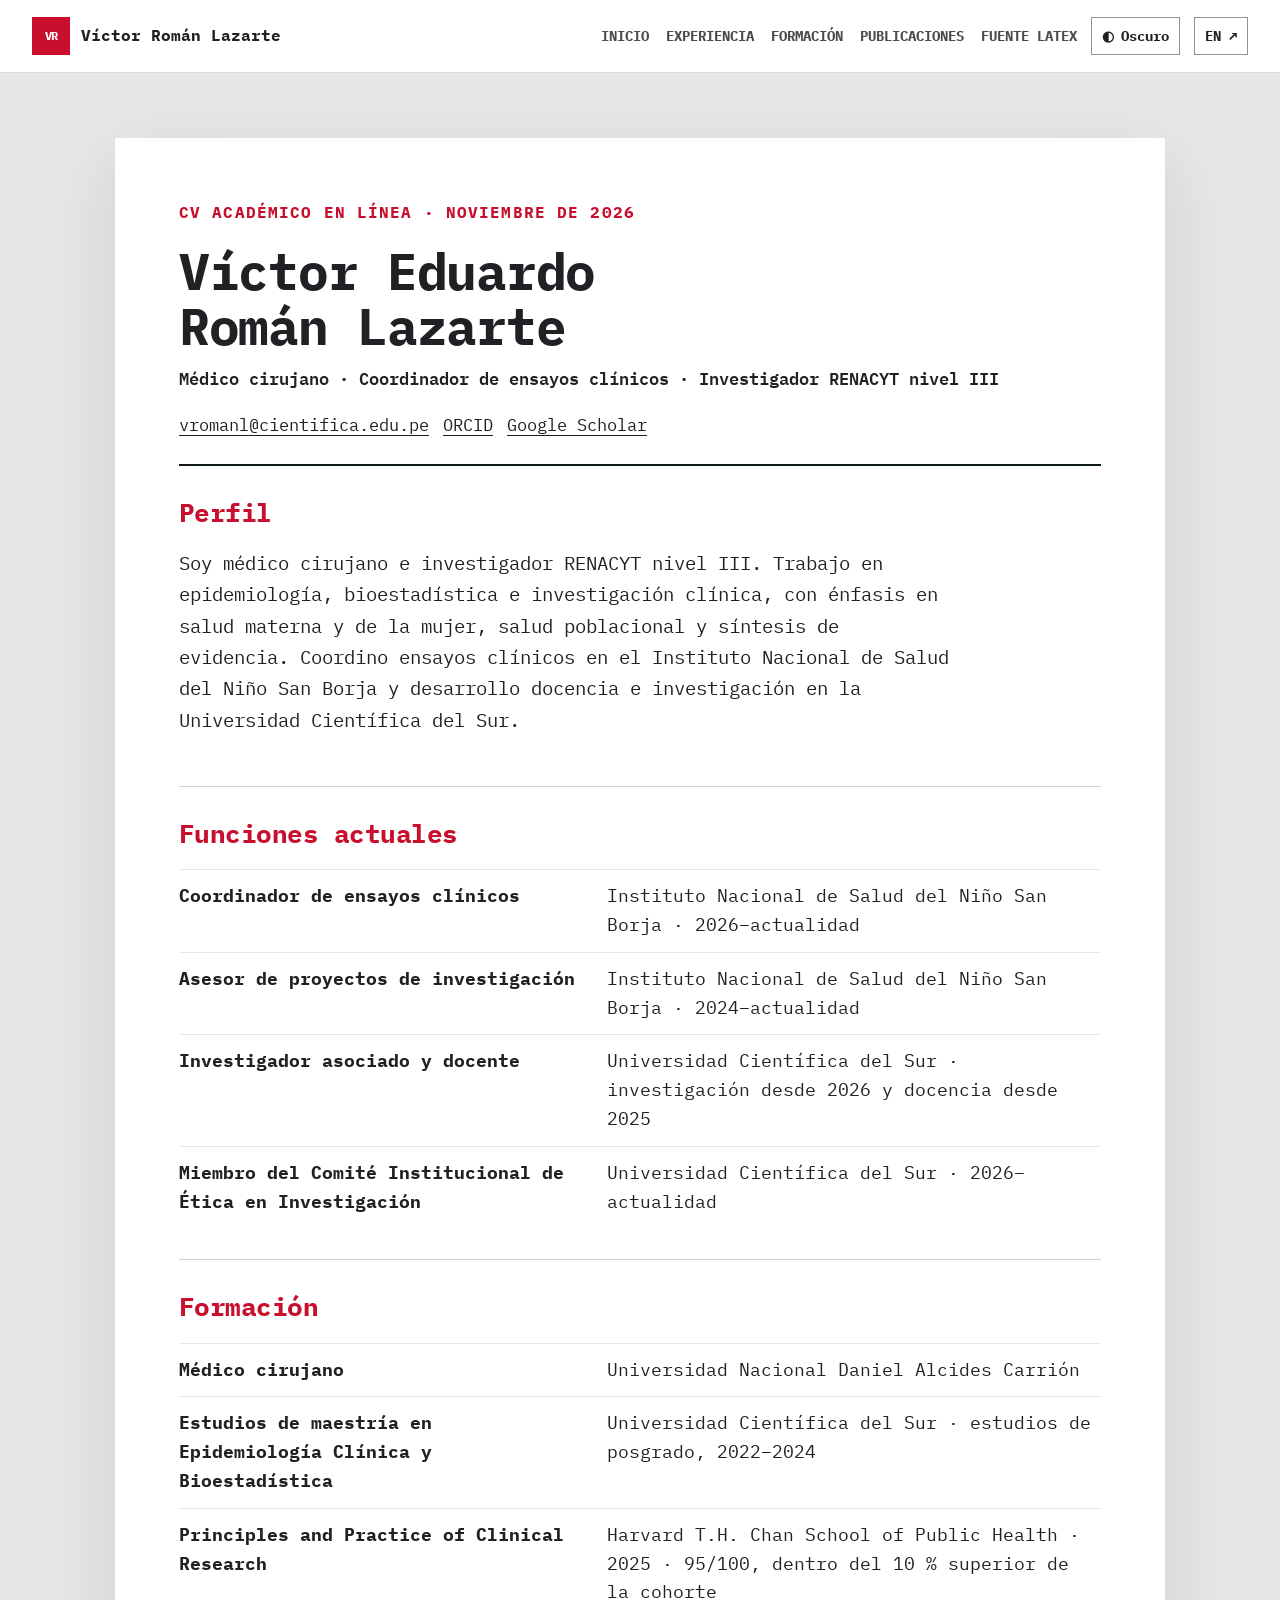
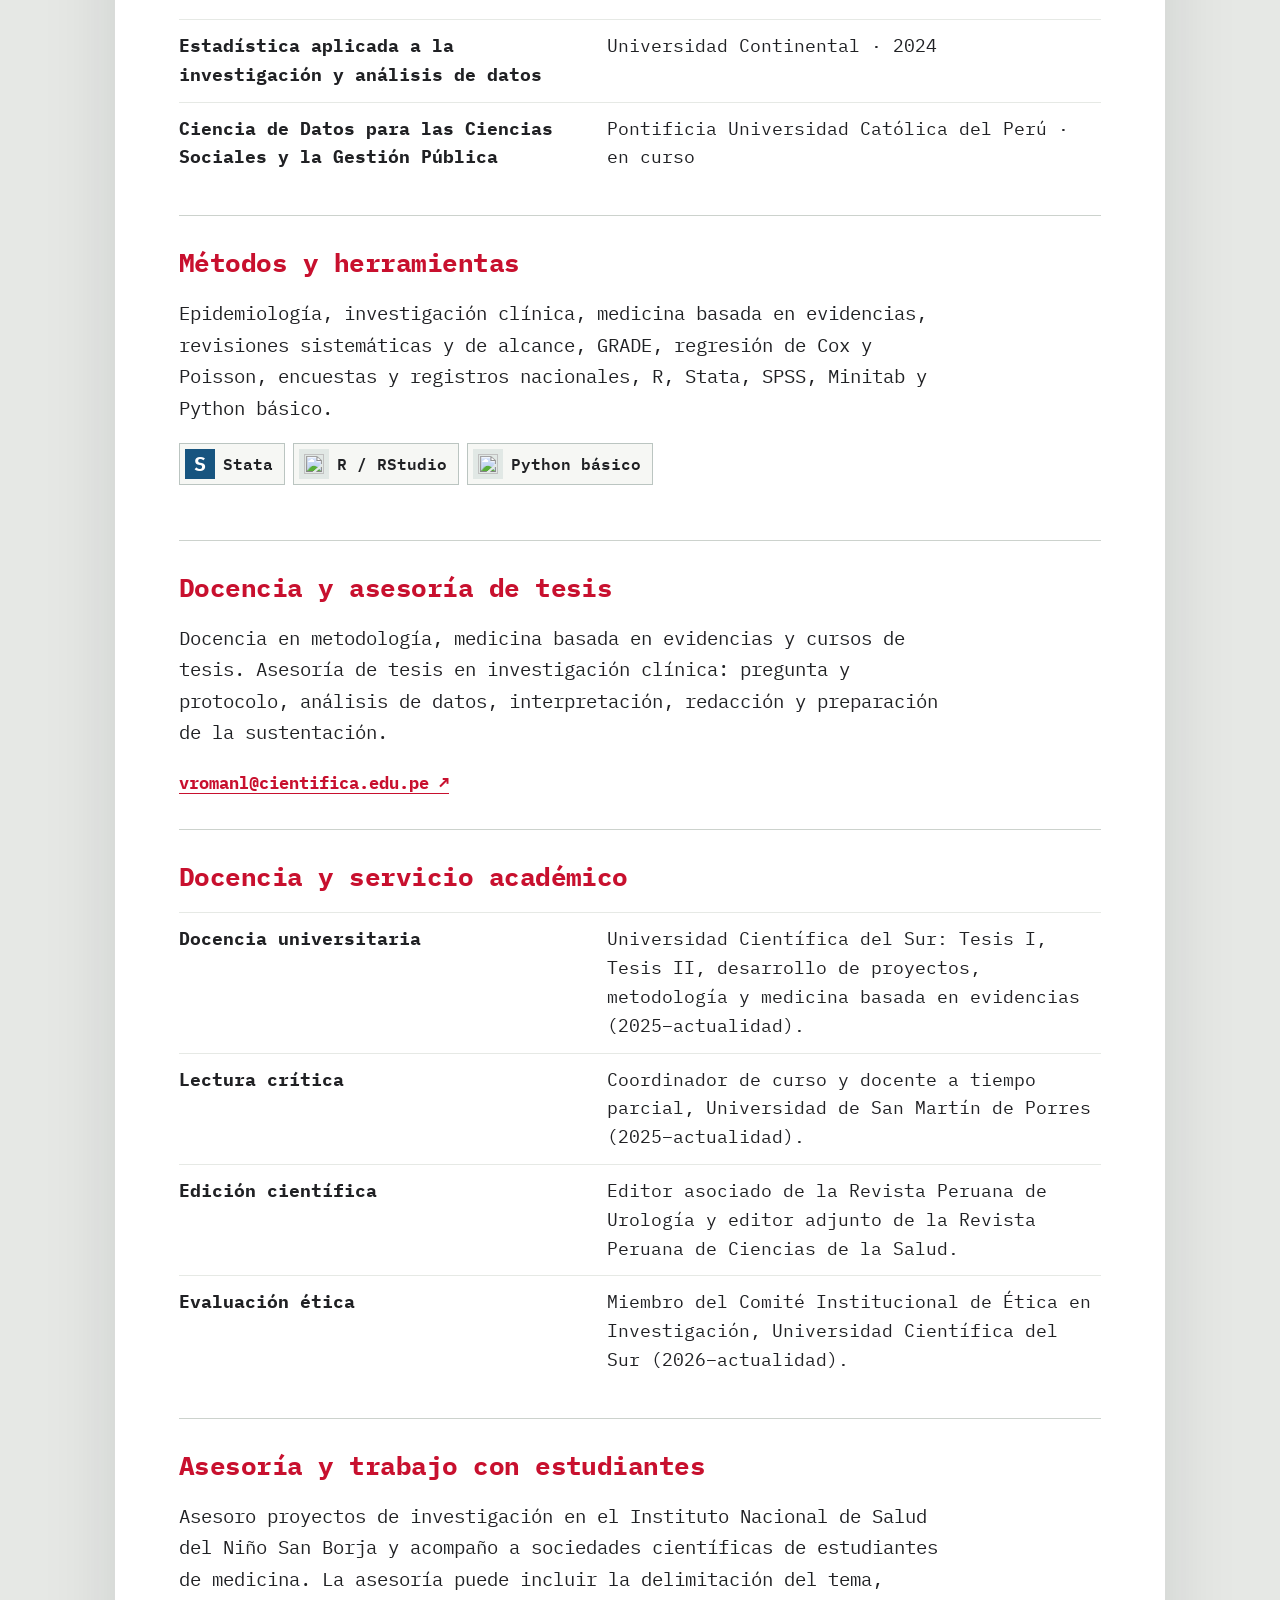
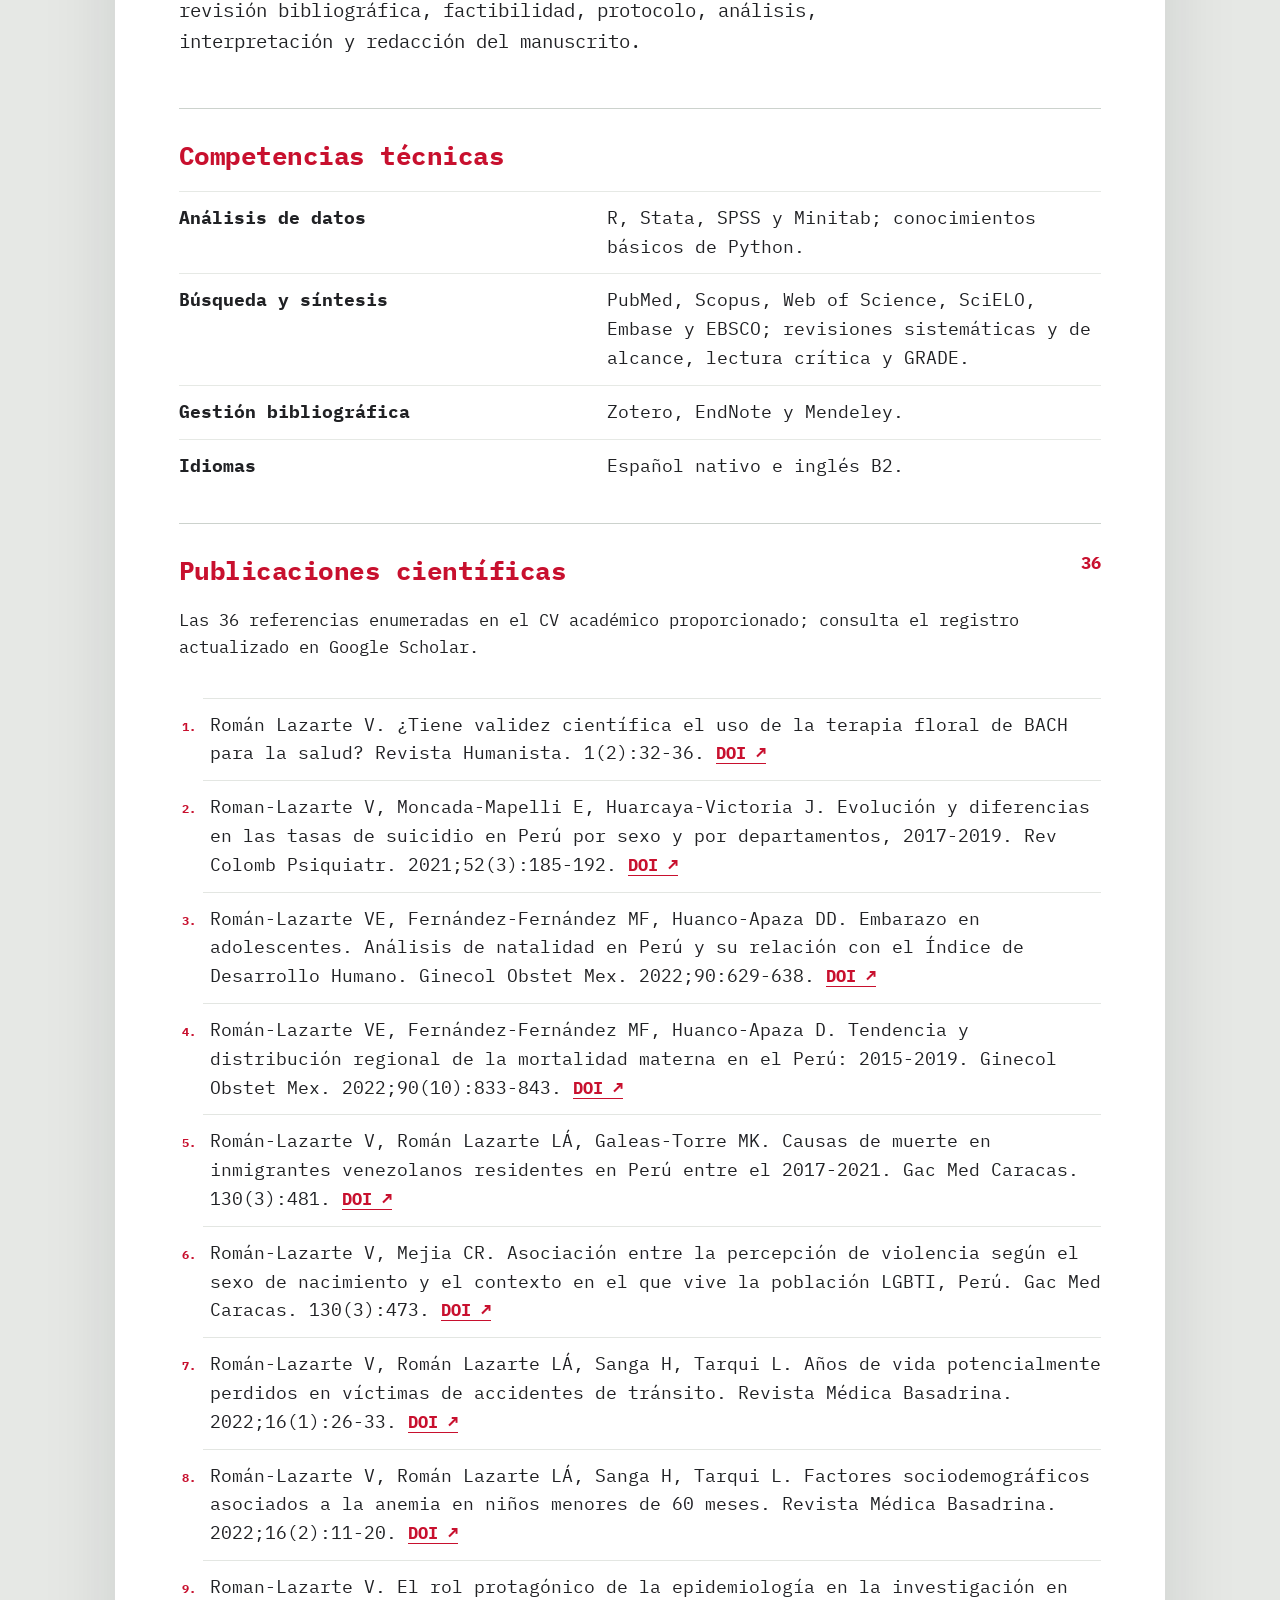
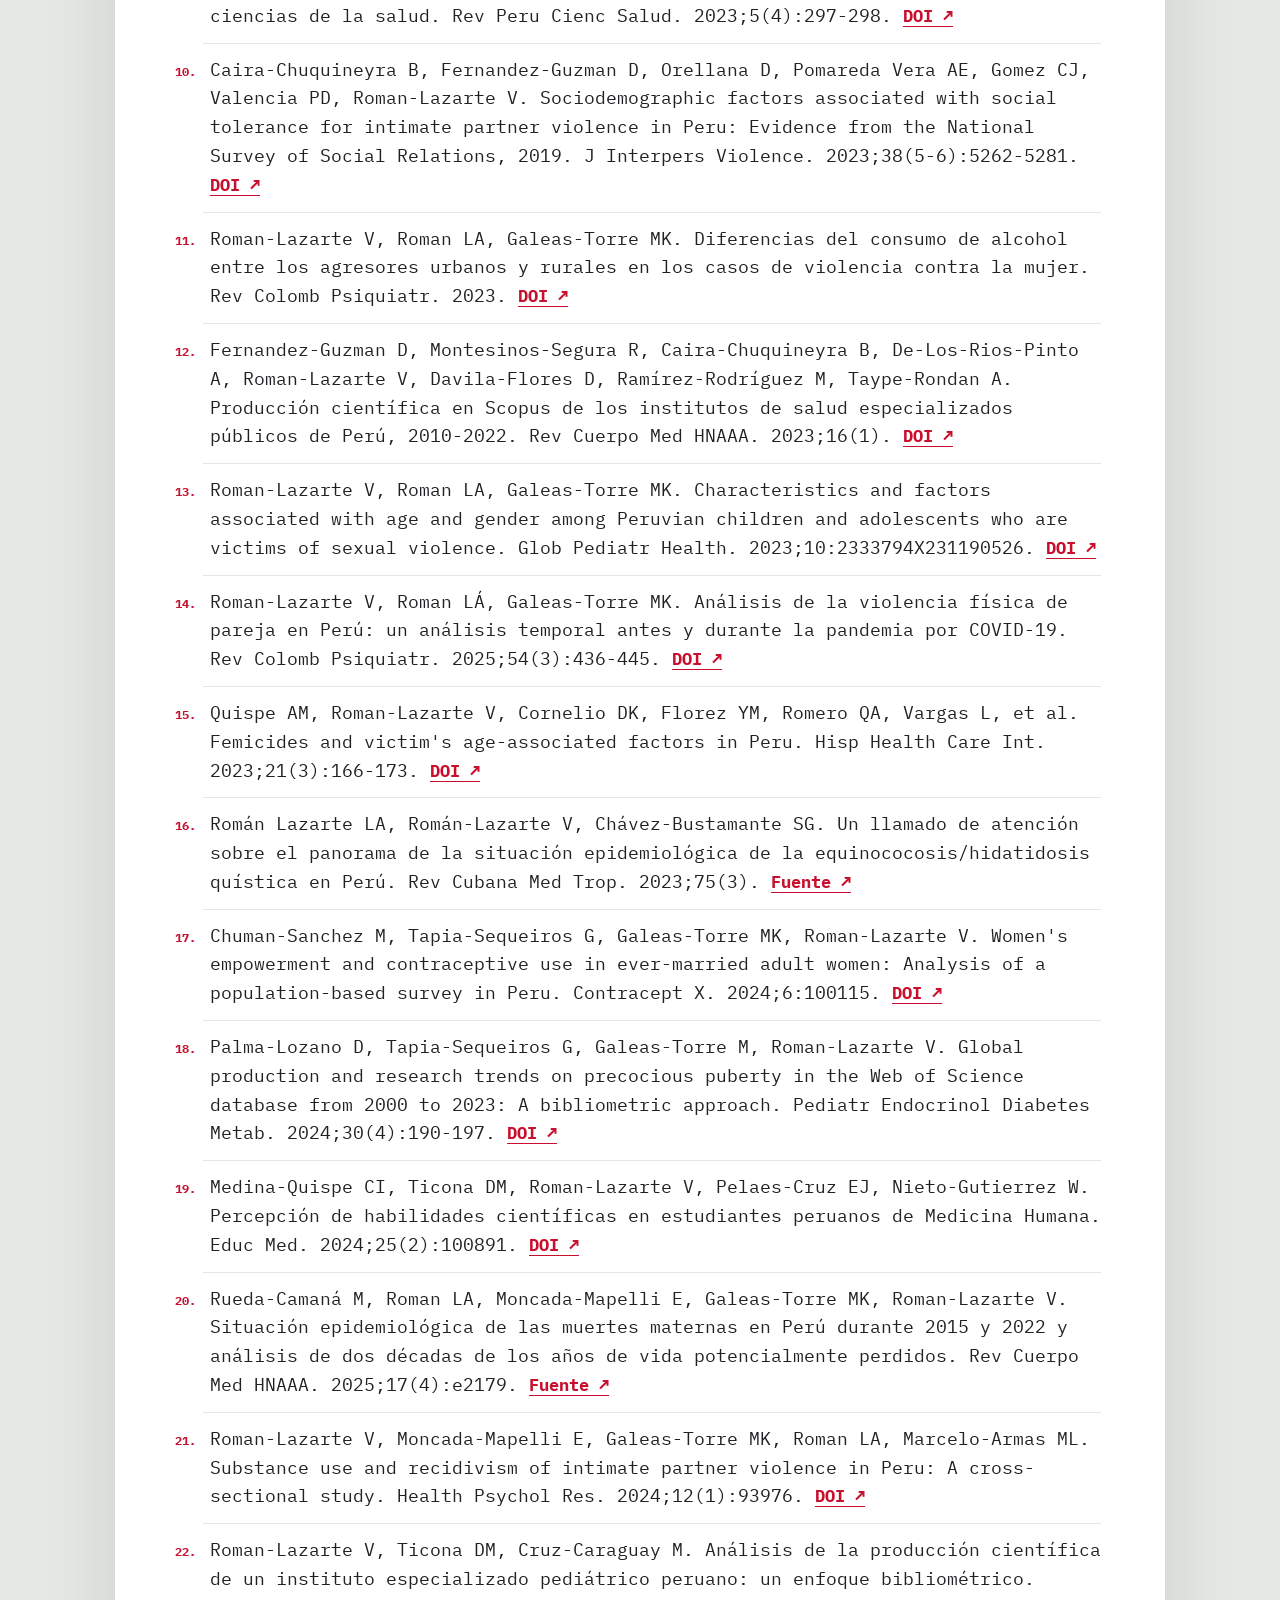
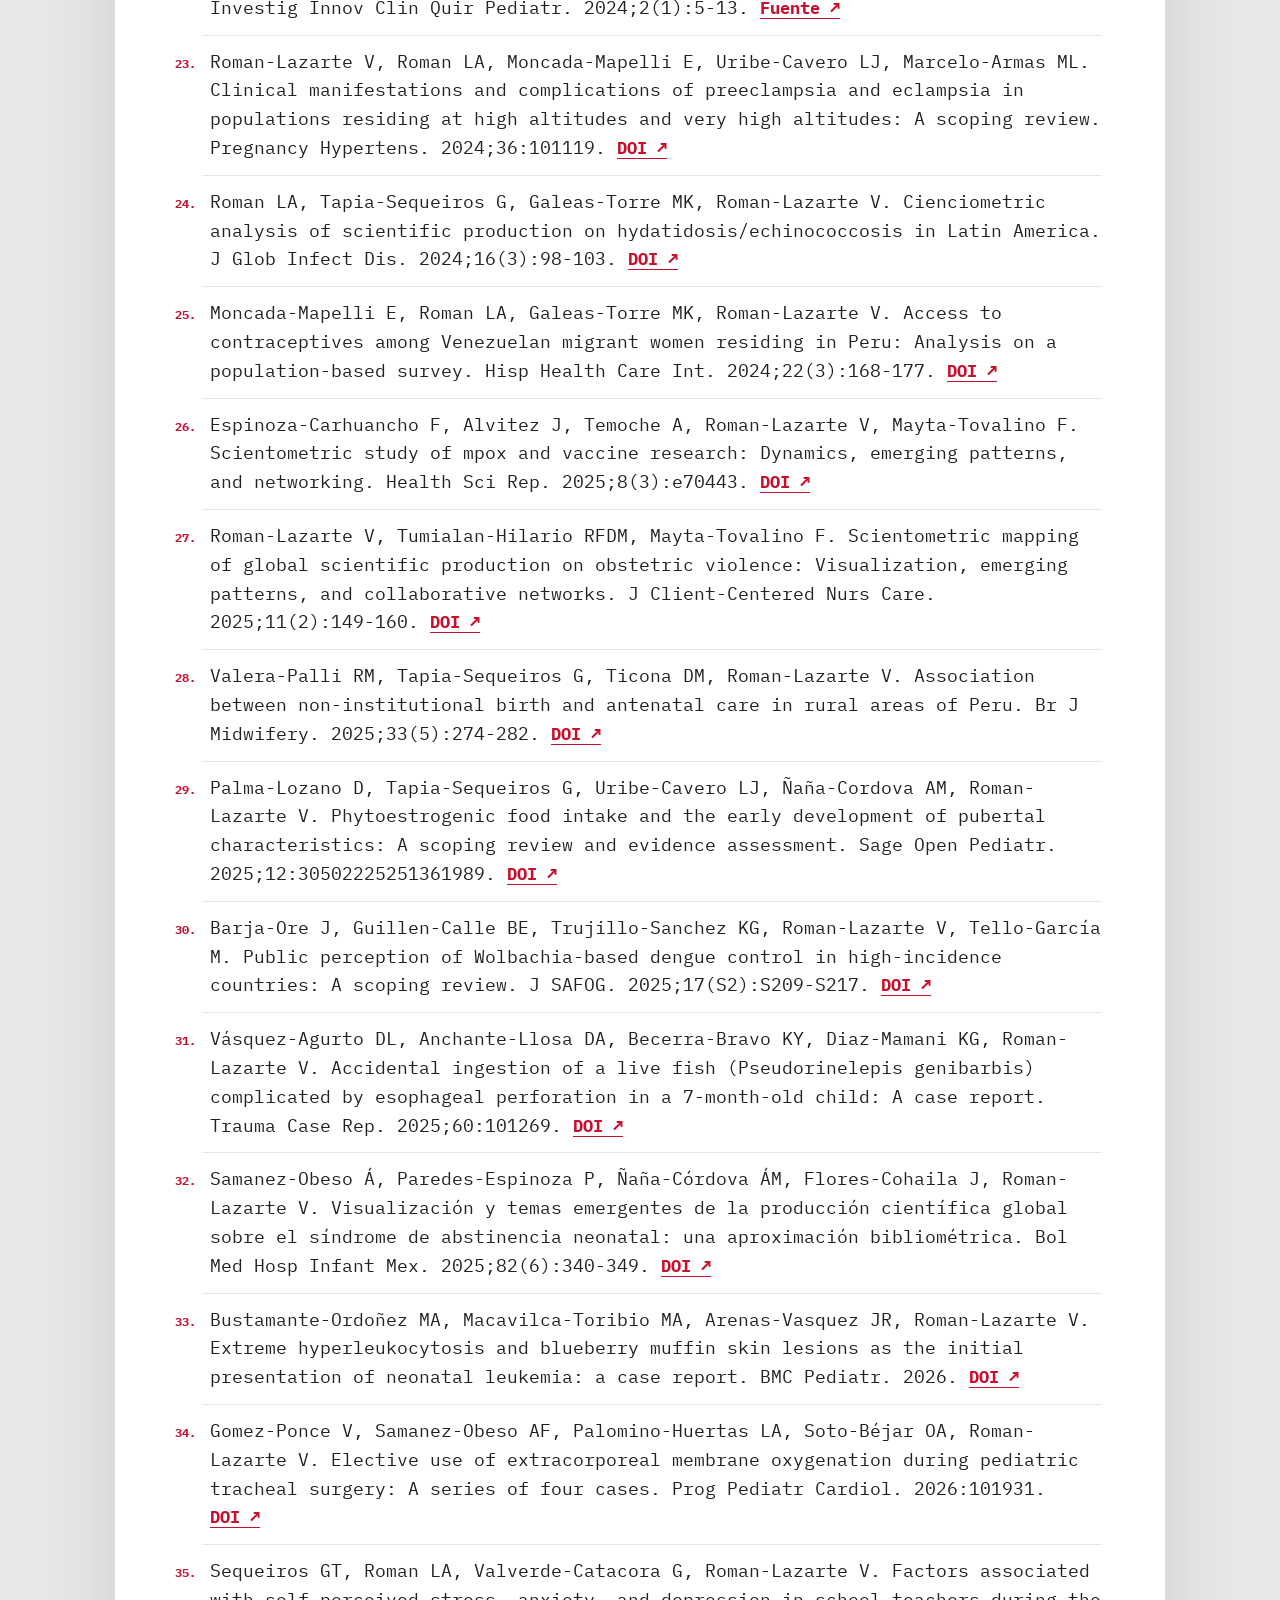
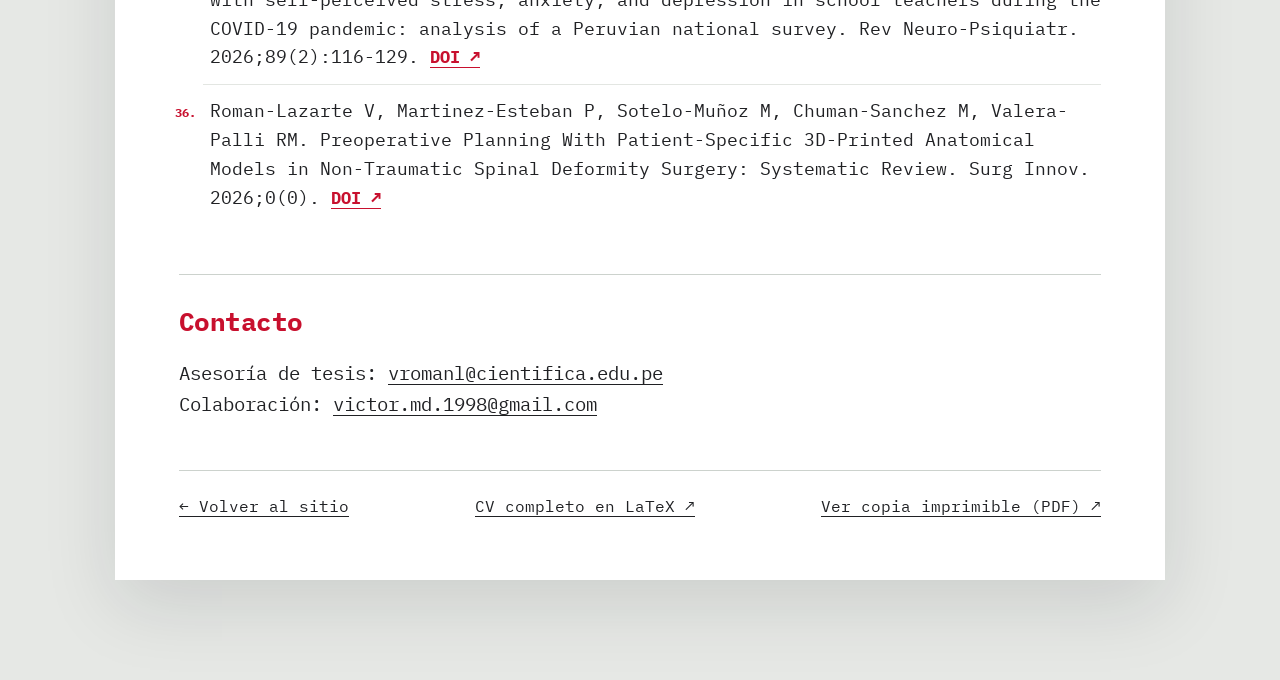
==== commit dec0bb8f: "Load final typography and figure layout" ====
--- a/cv/index.html
+++ b/cv/index.html
@@ -1 +1 @@
-<!doctype html><html lang="es"><head><meta charset="utf-8"><meta name="viewport" content="width=device-width, initial-scale=1"><title>Currículum académico | Víctor Eduardo Román Lazarte</title><meta name="description" content="CV académico en línea: investigación clínica, bioestadística, salud pública, docencia y publicaciones."><link rel="stylesheet" href="../styles-v2.css?v=20261105-4"><link rel="canonical" href="https://victorroman1998.github.io/cv/"><script>try{document.documentElement.dataset.theme=localStorage.getItem("site-theme")||"light"}catch{}</script></head><body class="cv-page"><div class="scroll-progress" aria-hidden="true"><span id="scroll-progress-fill"></span></div><a class="skip" href="#cv-main">Saltar al contenido</a><header class="site-header"><div class="container header-inner"><a class="brand" href="../"><span class="brand-mark">VR</span><span>Víctor Román Lazarte</span></a><div class="nav-wrap"><nav class="nav" aria-label="Navegación del CV"><a href="../">Inicio</a><a href="#experience">Experiencia</a><a href="#education">Formación</a><a href="#publications">Publicaciones</a><a href="https://github.com/victorroman1998/victorroman1998.github.io/blob/main/cv/latex/main.tex" target="_blank" rel="noopener noreferrer">Fuente LaTeX</a></nav><button type="button" class="theme-toggle" data-theme-toggle aria-label="Cambiar modo de color"><span aria-hidden="true">◐</span><span data-theme-text>Oscuro</span></button><a class="language" href="en/" lang="en">EN ↗</a></div></div></header><main id="cv-main" class="cv-main"><div class="cv-sheet"><div class="cv-title"><p class="eyebrow">CV académico en línea · noviembre de 2026</p><h1>Víctor Eduardo<br>Román Lazarte</h1><p>Médico cirujano · Coordinador de ensayos clínicos · Investigador RENACYT nivel III</p><div class="cv-contact"><a href="mailto:vromanl@cientifica.edu.pe">vromanl@cientifica.edu.pe</a><a href="https://orcid.org/0000-0001-9664-5169">ORCID</a><a href="https://scholar.google.com/citations?user=KxjvJJEAAAAJ&hl=es">Google Scholar</a></div></div><section class="cv-section"><h2>Perfil</h2><p>Soy médico cirujano e investigador RENACYT nivel III. Trabajo en epidemiología, bioestadística e investigación clínica, con énfasis en salud materna y de la mujer, salud poblacional y síntesis de evidencia. Coordino ensayos clínicos en el Instituto Nacional de Salud del Niño San Borja y desarrollo docencia e investigación en la Universidad Científica del Sur.</p></section><section class="cv-section" id="experience"><h2>Funciones actuales</h2><ul class="cv-facts"><li><strong>Coordinador de ensayos clínicos</strong><span>Instituto Nacional de Salud del Niño San Borja · 2026–actualidad</span></li><li><strong>Asesor de proyectos de investigación</strong><span>Instituto Nacional de Salud del Niño San Borja · 2024–actualidad</span></li><li><strong>Investigador asociado y docente</strong><span>Universidad Científica del Sur · investigación desde 2026 y docencia desde 2025</span></li><li><strong>Miembro del Comité Institucional de Ética en Investigación</strong><span>Universidad Científica del Sur · 2026–actualidad</span></li></ul></section><section class="cv-section" id="education"><h2>Formación</h2><ul class="cv-facts"><li><strong>Médico cirujano</strong><span>Universidad Nacional Daniel Alcides Carrión</span></li><li><strong>Estudios de maestría en Epidemiología Clínica y Bioestadística</strong><span>Universidad Científica del Sur · estudios de posgrado, 2022–2024</span></li><li><strong>Principles and Practice of Clinical Research</strong><span>Harvard T.H. Chan School of Public Health · 2025 · 95/100, dentro del 10 % superior de la cohorte</span></li><li><strong>Estadística aplicada a la investigación y análisis de datos</strong><span>Universidad Continental · 2024</span></li><li><strong>Ciencia de Datos para las Ciencias Sociales y la Gestión Pública</strong><span>Pontificia Universidad Católica del Perú · en curso</span></li></ul></section><section class="cv-section"><h2>Métodos y herramientas</h2><p>Epidemiología, investigación clínica, medicina basada en evidencias, revisiones sistemáticas y de alcance, GRADE, regresión de Cox y Poisson, encuestas y registros nacionales, R, Stata, SPSS, Minitab y Python básico. </p><div class="tool-strip" aria-label="Herramientas de análisis"><div class="tool-badge"><span class="tool-icon stata">S</span><span>Stata</span></div><div class="tool-badge"><span class="tool-icon"><img src="https://cdn.simpleicons.org/rstudioide/75AADB" alt="" loading="lazy"></span><span>R / RStudio</span></div><div class="tool-badge"><span class="tool-icon"><img src="https://cdn.simpleicons.org/python/3776AB" alt="" loading="lazy"></span><span>Python básico</span></div></div></section><section class="cv-section"><h2>Docencia y asesoría de tesis</h2><p>Docencia en metodología, medicina basada en evidencias y cursos de tesis. Asesoría de tesis en investigación clínica: pregunta y protocolo, análisis de datos, interpretación, redacción y preparación de la sustentación.</p><a class="text-link" href="mailto:vromanl@cientifica.edu.pe?subject=Asesor%C3%ADa%20de%20tesis">vromanl@cientifica.edu.pe ↗</a></section><section class="cv-section"><h2>Docencia y servicio académico</h2><ul class="cv-facts"><li><strong>Docencia universitaria</strong><span>Universidad Científica del Sur: Tesis I, Tesis II, desarrollo de proyectos, metodología y medicina basada en evidencias (2025–actualidad).</span></li><li><strong>Lectura crítica</strong><span>Coordinador de curso y docente a tiempo parcial, Universidad de San Martín de Porres (2025–actualidad).</span></li><li><strong>Edición científica</strong><span>Editor asociado de la Revista Peruana de Urología y editor adjunto de la Revista Peruana de Ciencias de la Salud.</span></li><li><strong>Evaluación ética</strong><span>Miembro del Comité Institucional de Ética en Investigación, Universidad Científica del Sur (2026–actualidad).</span></li></ul></section><section class="cv-section"><h2>Asesoría y trabajo con estudiantes</h2><p>Asesoro proyectos de investigación en el Instituto Nacional de Salud del Niño San Borja y acompaño a sociedades científicas de estudiantes de medicina. La asesoría puede incluir la delimitación del tema, revisión bibliográfica, factibilidad, protocolo, análisis, interpretación y redacción del manuscrito.</p></section><section class="cv-section"><h2>Competencias técnicas</h2><ul class="cv-facts"><li><strong>Análisis de datos</strong><span>R, Stata, SPSS y Minitab; conocimientos básicos de Python.</span></li><li><strong>Búsqueda y síntesis</strong><span>PubMed, Scopus, Web of Science, SciELO, Embase y EBSCO; revisiones sistemáticas y de alcance, lectura crítica y GRADE.</span></li><li><strong>Gestión bibliográfica</strong><span>Zotero, EndNote y Mendeley.</span></li><li><strong>Idiomas</strong><span>Español nativo e inglés B2.</span></li></ul></section><section class="cv-section" id="publications"><div class="cv-publication-head"><div><h2>Publicaciones científicas</h2><p>Las 36 referencias enumeradas en el CV académico proporcionado; consulta el registro actualizado en Google Scholar.</p></div><span>36</span></div><ol class="pub-list"><li><span>Román Lazarte V. ¿Tiene validez científica el uso de la terapia floral de BACH para la salud? Revista Humanista. 1(2):32-36.</span> <a href="https://doi.org/10.52749/rh.v1i2.5" target="_blank" rel="noopener noreferrer">DOI ↗</a></li><li><span>Roman-Lazarte V, Moncada-Mapelli E, Huarcaya-Victoria J. Evolución y diferencias en las tasas de suicidio en Perú por sexo y por departamentos, 2017-2019. Rev Colomb Psiquiatr. 2021;52(3):185-192.</span> <a href="http://dx.doi.org/10.1016/j.rcp.2021.03.005" target="_blank" rel="noopener noreferrer">DOI ↗</a></li><li><span>Román-Lazarte VE, Fernández-Fernández MF, Huanco-Apaza DD. Embarazo en adolescentes. Análisis de natalidad en Perú y su relación con el Índice de Desarrollo Humano. Ginecol Obstet Mex. 2022;90:629-638.</span> <a href="https://doi.org/10.24245/gom.v90i8.7799" target="_blank" rel="noopener noreferrer">DOI ↗</a></li><li><span>Román-Lazarte VE, Fernández-Fernández MF, Huanco-Apaza D. Tendencia y distribución regional de la mortalidad materna en el Perú: 2015-2019. Ginecol Obstet Mex. 2022;90(10):833-843.</span> <a href="https://doi.org/10.24245/gom.v90i10.8037" target="_blank" rel="noopener noreferrer">DOI ↗</a></li><li><span>Román-Lazarte V, Román Lazarte LÁ, Galeas-Torre MK. Causas de muerte en inmigrantes venezolanos residentes en Perú entre el 2017-2021. Gac Med Caracas. 130(3):481.</span> <a href="https://doi.org/10.47307/GMC.2022.130.3.7" target="_blank" rel="noopener noreferrer">DOI ↗</a></li><li><span>Román-Lazarte V, Mejia CR. Asociación entre la percepción de violencia según el sexo de nacimiento y el contexto en el que vive la población LGBTI, Perú. Gac Med Caracas. 130(3):473.</span> <a href="https://doi.org/10.47307/GMC.2022.130.3.2" target="_blank" rel="noopener noreferrer">DOI ↗</a></li><li><span>Román-Lazarte V, Román Lazarte LÁ, Sanga H, Tarqui L. Años de vida potencialmente perdidos en víctimas de accidentes de tránsito. Revista Médica Basadrina. 2022;16(1):26-33.</span> <a href="https://doi.org/10.33326/26176068.2022.1.1514" target="_blank" rel="noopener noreferrer">DOI ↗</a></li><li><span>Román-Lazarte V, Román Lazarte LÁ, Sanga H, Tarqui L. Factores sociodemográficos asociados a la anemia en niños menores de 60 meses. Revista Médica Basadrina. 2022;16(2):11-20.</span> <a href="https://doi.org/10.33326/26176068.2022.2.1550" target="_blank" rel="noopener noreferrer">DOI ↗</a></li><li><span>Roman-Lazarte V. El rol protagónico de la epidemiología en la investigación en ciencias de la salud. Rev Peru Cienc Salud. 2023;5(4):297-298.</span> <a href="https://doi.org/10.37711/rpcs.2023.5.4.429" target="_blank" rel="noopener noreferrer">DOI ↗</a></li><li><span>Caira-Chuquineyra B, Fernandez-Guzman D, Orellana D, Pomareda Vera AE, Gomez CJ, Valencia PD, Roman-Lazarte V. Sociodemographic factors associated with social tolerance for intimate partner violence in Peru: Evidence from the National Survey of Social Relations, 2019. J Interpers Violence. 2023;38(5-6):5262-5281.</span> <a href="http://dx.doi.org/10.1177/08862605221120897" target="_blank" rel="noopener noreferrer">DOI ↗</a></li><li><span>Roman-Lazarte V, Roman LA, Galeas-Torre MK. Diferencias del consumo de alcohol entre los agresores urbanos y rurales en los casos de violencia contra la mujer. Rev Colomb Psiquiatr. 2023.</span> <a href="http://dx.doi.org/10.1016/j.rcp.2023.02.006" target="_blank" rel="noopener noreferrer">DOI ↗</a></li><li><span>Fernandez-Guzman D, Montesinos-Segura R, Caira-Chuquineyra B, De-Los-Rios-Pinto A, Roman-Lazarte V, Davila-Flores D, Ramírez-Rodríguez M, Taype-Rondan A. Producción científica en Scopus de los institutos de salud especializados públicos de Perú, 2010-2022. Rev Cuerpo Med HNAAA. 2023;16(1).</span> <a href="http://dx.doi.org/10.35434/rcmhnaaa.2023.161.1561" target="_blank" rel="noopener noreferrer">DOI ↗</a></li><li><span>Roman-Lazarte V, Roman LA, Galeas-Torre MK. Characteristics and factors associated with age and gender among Peruvian children and adolescents who are victims of sexual violence. Glob Pediatr Health. 2023;10:2333794X231190526.</span> <a href="http://dx.doi.org/10.1177/2333794X231190526" target="_blank" rel="noopener noreferrer">DOI ↗</a></li><li><span>Roman-Lazarte V, Roman LÁ, Galeas-Torre MK. Análisis de la violencia física de pareja en Perú: un análisis temporal antes y durante la pandemia por COVID-19. Rev Colomb Psiquiatr. 2025;54(3):436-445.</span> <a href="http://dx.doi.org/10.1016/j.rcp.2023.08.004" target="_blank" rel="noopener noreferrer">DOI ↗</a></li><li><span>Quispe AM, Roman-Lazarte V, Cornelio DK, Florez YM, Romero QA, Vargas L, et al. Femicides and victim's age-associated factors in Peru. Hisp Health Care Int. 2023;21(3):166-173.</span> <a href="http://dx.doi.org/10.1177/15404153231163324" target="_blank" rel="noopener noreferrer">DOI ↗</a></li><li><span>Román Lazarte LA, Román-Lazarte V, Chávez-Bustamante SG. Un llamado de atención sobre el panorama de la situación epidemiológica de la equinococosis/hidatidosis quística en Perú. Rev Cubana Med Trop. 2023;75(3).</span> <a href="http://scielo.sld.cu/scielo.php?script=sci_arttext&amp;pid=S0375-07602023000300005&amp;lng=es" target="_blank" rel="noopener noreferrer">Fuente ↗</a></li><li><span>Chuman-Sanchez M, Tapia-Sequeiros G, Galeas-Torre MK, Roman-Lazarte V. Women's empowerment and contraceptive use in ever-married adult women: Analysis of a population-based survey in Peru. Contracept X. 2024;6:100115.</span> <a href="http://dx.doi.org/10.1016/j.conx.2024.100115" target="_blank" rel="noopener noreferrer">DOI ↗</a></li><li><span>Palma-Lozano D, Tapia-Sequeiros G, Galeas-Torre M, Roman-Lazarte V. Global production and research trends on precocious puberty in the Web of Science database from 2000 to 2023: A bibliometric approach. Pediatr Endocrinol Diabetes Metab. 2024;30(4):190-197.</span> <a href="http://dx.doi.org/10.5114/pedm.2024.146683" target="_blank" rel="noopener noreferrer">DOI ↗</a></li><li><span>Medina-Quispe CI, Ticona DM, Roman-Lazarte V, Pelaes-Cruz EJ, Nieto-Gutierrez W. Percepción de habilidades científicas en estudiantes peruanos de Medicina Humana. Educ Med. 2024;25(2):100891.</span> <a href="http://dx.doi.org/10.1016/j.edumed.2024.100891" target="_blank" rel="noopener noreferrer">DOI ↗</a></li><li><span>Rueda-Camaná M, Roman LA, Moncada-Mapelli E, Galeas-Torre MK, Roman-Lazarte V. Situación epidemiológica de las muertes maternas en Perú durante 2015 y 2022 y análisis de dos décadas de los años de vida potencialmente perdidos. Rev Cuerpo Med HNAAA. 2025;17(4):e2179.</span> <a href="https://cmhnaaa.org.pe/ojs/index.php/rcmhnaaa/article/view/2179" target="_blank" rel="noopener noreferrer">Fuente ↗</a></li><li><span>Roman-Lazarte V, Moncada-Mapelli E, Galeas-Torre MK, Roman LA, Marcelo-Armas ML. Substance use and recidivism of intimate partner violence in Peru: A cross-sectional study. Health Psychol Res. 2024;12(1):93976.</span> <a href="http://dx.doi.org/10.52965/001c.93976" target="_blank" rel="noopener noreferrer">DOI ↗</a></li><li><span>Roman-Lazarte V, Ticona DM, Cruz-Caraguay M. Análisis de la producción científica de un instituto especializado pediátrico peruano: un enfoque bibliométrico. Investig Innov Clin Quir Pediatr. 2024;2(1):5-13.</span> <a href="https://investigacionpediatrica.insnsb.gob.pe/index.php/iicqp/article/view/76" target="_blank" rel="noopener noreferrer">Fuente ↗</a></li><li><span>Roman-Lazarte V, Roman LA, Moncada-Mapelli E, Uribe-Cavero LJ, Marcelo-Armas ML. Clinical manifestations and complications of preeclampsia and eclampsia in populations residing at high altitudes and very high altitudes: A scoping review. Pregnancy Hypertens. 2024;36:101119.</span> <a href="http://dx.doi.org/10.1016/j.preghy.2024.101119" target="_blank" rel="noopener noreferrer">DOI ↗</a></li><li><span>Roman LA, Tapia-Sequeiros G, Galeas-Torre MK, Roman-Lazarte V. Cienciometric analysis of scientific production on hydatidosis/echinococcosis in Latin America. J Glob Infect Dis. 2024;16(3):98-103.</span> <a href="http://dx.doi.org/10.4103/jgid.jgid_28_24" target="_blank" rel="noopener noreferrer">DOI ↗</a></li><li><span>Moncada-Mapelli E, Roman LA, Galeas-Torre MK, Roman-Lazarte V. Access to contraceptives among Venezuelan migrant women residing in Peru: Analysis on a population-based survey. Hisp Health Care Int. 2024;22(3):168-177.</span> <a href="http://dx.doi.org/10.1177/15404153241258158" target="_blank" rel="noopener noreferrer">DOI ↗</a></li><li><span>Espinoza-Carhuancho F, Alvitez J, Temoche A, Roman-Lazarte V, Mayta-Tovalino F. Scientometric study of mpox and vaccine research: Dynamics, emerging patterns, and networking. Health Sci Rep. 2025;8(3):e70443.</span> <a href="http://dx.doi.org/10.1002/hsr2.70443" target="_blank" rel="noopener noreferrer">DOI ↗</a></li><li><span>Roman-Lazarte V, Tumialan-Hilario RFDM, Mayta-Tovalino F. Scientometric mapping of global scientific production on obstetric violence: Visualization, emerging patterns, and collaborative networks. J Client-Centered Nurs Care. 2025;11(2):149-160.</span> <a href="http://dx.doi.org/10.32598/jccnc.11.2.786.1" target="_blank" rel="noopener noreferrer">DOI ↗</a></li><li><span>Valera-Palli RM, Tapia-Sequeiros G, Ticona DM, Roman-Lazarte V. Association between non-institutional birth and antenatal care in rural areas of Peru. Br J Midwifery. 2025;33(5):274-282.</span> <a href="http://dx.doi.org/10.12968/bjom.2024.0065" target="_blank" rel="noopener noreferrer">DOI ↗</a></li><li><span>Palma-Lozano D, Tapia-Sequeiros G, Uribe-Cavero LJ, Ñaña-Cordova AM, Roman-Lazarte V. Phytoestrogenic food intake and the early development of pubertal characteristics: A scoping review and evidence assessment. Sage Open Pediatr. 2025;12:30502225251361989.</span> <a href="http://dx.doi.org/10.1177/30502225251361989" target="_blank" rel="noopener noreferrer">DOI ↗</a></li><li><span>Barja-Ore J, Guillen-Calle BE, Trujillo-Sanchez KG, Roman-Lazarte V, Tello-García M. Public perception of Wolbachia-based dengue control in high-incidence countries: A scoping review. J SAFOG. 2025;17(S2):S209-S217.</span> <a href="http://dx.doi.org/10.5005/jp-journals-10006-2618" target="_blank" rel="noopener noreferrer">DOI ↗</a></li><li><span>Vásquez-Agurto DL, Anchante-Llosa DA, Becerra-Bravo KY, Diaz-Mamani KG, Roman-Lazarte V. Accidental ingestion of a live fish (Pseudorinelepis genibarbis) complicated by esophageal perforation in a 7-month-old child: A case report. Trauma Case Rep. 2025;60:101269.</span> <a href="http://dx.doi.org/10.1016/j.tcr.2025.101269" target="_blank" rel="noopener noreferrer">DOI ↗</a></li><li><span>Samanez-Obeso Á, Paredes-Espinoza P, Ñaña-Córdova ÁM, Flores-Cohaila J, Roman-Lazarte V. Visualización y temas emergentes de la producción científica global sobre el síndrome de abstinencia neonatal: una aproximación bibliométrica. Bol Med Hosp Infant Mex. 2025;82(6):340-349.</span> <a href="http://dx.doi.org/10.24875/BMHIM.25000029" target="_blank" rel="noopener noreferrer">DOI ↗</a></li><li><span>Bustamante-Ordoñez MA, Macavilca-Toribio MA, Arenas-Vasquez JR, Roman-Lazarte V. Extreme hyperleukocytosis and blueberry muffin skin lesions as the initial presentation of neonatal leukemia: a case report. BMC Pediatr. 2026.</span> <a href="https://doi.org/10.1186/s12887-026-06995-0" target="_blank" rel="noopener noreferrer">DOI ↗</a></li><li><span>Gomez-Ponce V, Samanez-Obeso AF, Palomino-Huertas LA, Soto-Béjar OA, Roman-Lazarte V. Elective use of extracorporeal membrane oxygenation during pediatric tracheal surgery: A series of four cases. Prog Pediatr Cardiol. 2026:101931.</span> <a href="https://doi.org/10.1016/j.ppedcard.2026.101931" target="_blank" rel="noopener noreferrer">DOI ↗</a></li><li><span>Sequeiros GT, Roman LA, Valverde-Catacora G, Roman-Lazarte V. Factors associated with self-perceived stress, anxiety, and depression in school teachers during the COVID-19 pandemic: analysis of a Peruvian national survey. Rev Neuro-Psiquiatr. 2026;89(2):116-129.</span> <a href="https://doi.org/10.20453/rnp.v89i2.6380" target="_blank" rel="noopener noreferrer">DOI ↗</a></li><li><span>Roman-Lazarte V, Martinez-Esteban P, Sotelo-Muñoz M, Chuman-Sanchez M, Valera-Palli RM. Preoperative Planning With Patient-Specific 3D-Printed Anatomical Models in Non-Traumatic Spinal Deformity Surgery: Systematic Review. Surg Innov. 2026;0(0).</span> <a href="https://doi.org/10.1177/15533506261476391" target="_blank" rel="noopener noreferrer">DOI ↗</a></li></ol></section><section class="cv-section"><h2>Contacto</h2><p>Asesoría de tesis: <a href="mailto:vromanl@cientifica.edu.pe">vromanl@cientifica.edu.pe</a><br>Colaboración: <a href="mailto:victor.md.1998@gmail.com">victor.md.1998@gmail.com</a></p></section><div class="cv-end"><a href="../">← Volver al sitio</a><a href="https://github.com/victorroman1998/victorroman1998.github.io/blob/main/cv/latex/main.tex" target="_blank" rel="noopener noreferrer">CV completo en LaTeX ↗</a><a href="../assets/CV_publico_Victor_Roman_Lazarte.pdf" target="_blank" rel="noopener noreferrer">Ver copia imprimible (PDF) ↗</a></div></div></main><script defer src="../site-v2.js"></script></body></html>+<!doctype html><html lang="es"><head><meta charset="utf-8"><meta name="viewport" content="width=device-width, initial-scale=1"><title>Currículum académico | Víctor Eduardo Román Lazarte</title><meta name="description" content="CV académico en línea: investigación clínica, bioestadística, salud pública, docencia y publicaciones."><link rel="stylesheet" href="../styles-v2.css?v=20261105-5"><link rel="canonical" href="https://victorroman1998.github.io/cv/"><script>try{document.documentElement.dataset.theme=localStorage.getItem("site-theme")||"light"}catch{}</script></head><body class="cv-page"><div class="scroll-progress" aria-hidden="true"><span id="scroll-progress-fill"></span></div><a class="skip" href="#cv-main">Saltar al contenido</a><header class="site-header"><div class="container header-inner"><a class="brand" href="../"><span class="brand-mark">VR</span><span>Víctor Román Lazarte</span></a><div class="nav-wrap"><nav class="nav" aria-label="Navegación del CV"><a href="../">Inicio</a><a href="#experience">Experiencia</a><a href="#education">Formación</a><a href="#publications">Publicaciones</a><a href="https://github.com/victorroman1998/victorroman1998.github.io/blob/main/cv/latex/main.tex" target="_blank" rel="noopener noreferrer">Fuente LaTeX</a></nav><button type="button" class="theme-toggle" data-theme-toggle aria-label="Cambiar modo de color"><span aria-hidden="true">◐</span><span data-theme-text>Oscuro</span></button><a class="language" href="en/" lang="en">EN ↗</a></div></div></header><main id="cv-main" class="cv-main"><div class="cv-sheet"><div class="cv-title"><p class="eyebrow">CV académico en línea · noviembre de 2026</p><h1>Víctor Eduardo<br>Román Lazarte</h1><p>Médico cirujano · Coordinador de ensayos clínicos · Investigador RENACYT nivel III</p><div class="cv-contact"><a href="mailto:vromanl@cientifica.edu.pe">vromanl@cientifica.edu.pe</a><a href="https://orcid.org/0000-0001-9664-5169">ORCID</a><a href="https://scholar.google.com/citations?user=KxjvJJEAAAAJ&hl=es">Google Scholar</a></div></div><section class="cv-section"><h2>Perfil</h2><p>Soy médico cirujano e investigador RENACYT nivel III. Trabajo en epidemiología, bioestadística e investigación clínica, con énfasis en salud materna y de la mujer, salud poblacional y síntesis de evidencia. Coordino ensayos clínicos en el Instituto Nacional de Salud del Niño San Borja y desarrollo docencia e investigación en la Universidad Científica del Sur.</p></section><section class="cv-section" id="experience"><h2>Funciones actuales</h2><ul class="cv-facts"><li><strong>Coordinador de ensayos clínicos</strong><span>Instituto Nacional de Salud del Niño San Borja · 2026–actualidad</span></li><li><strong>Asesor de proyectos de investigación</strong><span>Instituto Nacional de Salud del Niño San Borja · 2024–actualidad</span></li><li><strong>Investigador asociado y docente</strong><span>Universidad Científica del Sur · investigación desde 2026 y docencia desde 2025</span></li><li><strong>Miembro del Comité Institucional de Ética en Investigación</strong><span>Universidad Científica del Sur · 2026–actualidad</span></li></ul></section><section class="cv-section" id="education"><h2>Formación</h2><ul class="cv-facts"><li><strong>Médico cirujano</strong><span>Universidad Nacional Daniel Alcides Carrión</span></li><li><strong>Estudios de maestría en Epidemiología Clínica y Bioestadística</strong><span>Universidad Científica del Sur · estudios de posgrado, 2022–2024</span></li><li><strong>Principles and Practice of Clinical Research</strong><span>Harvard T.H. Chan School of Public Health · 2025 · 95/100, dentro del 10 % superior de la cohorte</span></li><li><strong>Estadística aplicada a la investigación y análisis de datos</strong><span>Universidad Continental · 2024</span></li><li><strong>Ciencia de Datos para las Ciencias Sociales y la Gestión Pública</strong><span>Pontificia Universidad Católica del Perú · en curso</span></li></ul></section><section class="cv-section"><h2>Métodos y herramientas</h2><p>Epidemiología, investigación clínica, medicina basada en evidencias, revisiones sistemáticas y de alcance, GRADE, regresión de Cox y Poisson, encuestas y registros nacionales, R, Stata, SPSS, Minitab y Python básico. </p><div class="tool-strip" aria-label="Herramientas de análisis"><div class="tool-badge"><span class="tool-icon stata">S</span><span>Stata</span></div><div class="tool-badge"><span class="tool-icon"><img src="https://cdn.simpleicons.org/rstudioide/75AADB" alt="" loading="lazy"></span><span>R / RStudio</span></div><div class="tool-badge"><span class="tool-icon"><img src="https://cdn.simpleicons.org/python/3776AB" alt="" loading="lazy"></span><span>Python básico</span></div></div></section><section class="cv-section"><h2>Docencia y asesoría de tesis</h2><p>Docencia en metodología, medicina basada en evidencias y cursos de tesis. Asesoría de tesis en investigación clínica: pregunta y protocolo, análisis de datos, interpretación, redacción y preparación de la sustentación.</p><a class="text-link" href="mailto:vromanl@cientifica.edu.pe?subject=Asesor%C3%ADa%20de%20tesis">vromanl@cientifica.edu.pe ↗</a></section><section class="cv-section"><h2>Docencia y servicio académico</h2><ul class="cv-facts"><li><strong>Docencia universitaria</strong><span>Universidad Científica del Sur: Tesis I, Tesis II, desarrollo de proyectos, metodología y medicina basada en evidencias (2025–actualidad).</span></li><li><strong>Lectura crítica</strong><span>Coordinador de curso y docente a tiempo parcial, Universidad de San Martín de Porres (2025–actualidad).</span></li><li><strong>Edición científica</strong><span>Editor asociado de la Revista Peruana de Urología y editor adjunto de la Revista Peruana de Ciencias de la Salud.</span></li><li><strong>Evaluación ética</strong><span>Miembro del Comité Institucional de Ética en Investigación, Universidad Científica del Sur (2026–actualidad).</span></li></ul></section><section class="cv-section"><h2>Asesoría y trabajo con estudiantes</h2><p>Asesoro proyectos de investigación en el Instituto Nacional de Salud del Niño San Borja y acompaño a sociedades científicas de estudiantes de medicina. La asesoría puede incluir la delimitación del tema, revisión bibliográfica, factibilidad, protocolo, análisis, interpretación y redacción del manuscrito.</p></section><section class="cv-section"><h2>Competencias técnicas</h2><ul class="cv-facts"><li><strong>Análisis de datos</strong><span>R, Stata, SPSS y Minitab; conocimientos básicos de Python.</span></li><li><strong>Búsqueda y síntesis</strong><span>PubMed, Scopus, Web of Science, SciELO, Embase y EBSCO; revisiones sistemáticas y de alcance, lectura crítica y GRADE.</span></li><li><strong>Gestión bibliográfica</strong><span>Zotero, EndNote y Mendeley.</span></li><li><strong>Idiomas</strong><span>Español nativo e inglés B2.</span></li></ul></section><section class="cv-section" id="publications"><div class="cv-publication-head"><div><h2>Publicaciones científicas</h2><p>Las 36 referencias enumeradas en el CV académico proporcionado; consulta el registro actualizado en Google Scholar.</p></div><span>36</span></div><ol class="pub-list"><li><span>Román Lazarte V. ¿Tiene validez científica el uso de la terapia floral de BACH para la salud? Revista Humanista. 1(2):32-36.</span> <a href="https://doi.org/10.52749/rh.v1i2.5" target="_blank" rel="noopener noreferrer">DOI ↗</a></li><li><span>Roman-Lazarte V, Moncada-Mapelli E, Huarcaya-Victoria J. Evolución y diferencias en las tasas de suicidio en Perú por sexo y por departamentos, 2017-2019. Rev Colomb Psiquiatr. 2021;52(3):185-192.</span> <a href="http://dx.doi.org/10.1016/j.rcp.2021.03.005" target="_blank" rel="noopener noreferrer">DOI ↗</a></li><li><span>Román-Lazarte VE, Fernández-Fernández MF, Huanco-Apaza DD. Embarazo en adolescentes. Análisis de natalidad en Perú y su relación con el Índice de Desarrollo Humano. Ginecol Obstet Mex. 2022;90:629-638.</span> <a href="https://doi.org/10.24245/gom.v90i8.7799" target="_blank" rel="noopener noreferrer">DOI ↗</a></li><li><span>Román-Lazarte VE, Fernández-Fernández MF, Huanco-Apaza D. Tendencia y distribución regional de la mortalidad materna en el Perú: 2015-2019. Ginecol Obstet Mex. 2022;90(10):833-843.</span> <a href="https://doi.org/10.24245/gom.v90i10.8037" target="_blank" rel="noopener noreferrer">DOI ↗</a></li><li><span>Román-Lazarte V, Román Lazarte LÁ, Galeas-Torre MK. Causas de muerte en inmigrantes venezolanos residentes en Perú entre el 2017-2021. Gac Med Caracas. 130(3):481.</span> <a href="https://doi.org/10.47307/GMC.2022.130.3.7" target="_blank" rel="noopener noreferrer">DOI ↗</a></li><li><span>Román-Lazarte V, Mejia CR. Asociación entre la percepción de violencia según el sexo de nacimiento y el contexto en el que vive la población LGBTI, Perú. Gac Med Caracas. 130(3):473.</span> <a href="https://doi.org/10.47307/GMC.2022.130.3.2" target="_blank" rel="noopener noreferrer">DOI ↗</a></li><li><span>Román-Lazarte V, Román Lazarte LÁ, Sanga H, Tarqui L. Años de vida potencialmente perdidos en víctimas de accidentes de tránsito. Revista Médica Basadrina. 2022;16(1):26-33.</span> <a href="https://doi.org/10.33326/26176068.2022.1.1514" target="_blank" rel="noopener noreferrer">DOI ↗</a></li><li><span>Román-Lazarte V, Román Lazarte LÁ, Sanga H, Tarqui L. Factores sociodemográficos asociados a la anemia en niños menores de 60 meses. Revista Médica Basadrina. 2022;16(2):11-20.</span> <a href="https://doi.org/10.33326/26176068.2022.2.1550" target="_blank" rel="noopener noreferrer">DOI ↗</a></li><li><span>Roman-Lazarte V. El rol protagónico de la epidemiología en la investigación en ciencias de la salud. Rev Peru Cienc Salud. 2023;5(4):297-298.</span> <a href="https://doi.org/10.37711/rpcs.2023.5.4.429" target="_blank" rel="noopener noreferrer">DOI ↗</a></li><li><span>Caira-Chuquineyra B, Fernandez-Guzman D, Orellana D, Pomareda Vera AE, Gomez CJ, Valencia PD, Roman-Lazarte V. Sociodemographic factors associated with social tolerance for intimate partner violence in Peru: Evidence from the National Survey of Social Relations, 2019. J Interpers Violence. 2023;38(5-6):5262-5281.</span> <a href="http://dx.doi.org/10.1177/08862605221120897" target="_blank" rel="noopener noreferrer">DOI ↗</a></li><li><span>Roman-Lazarte V, Roman LA, Galeas-Torre MK. Diferencias del consumo de alcohol entre los agresores urbanos y rurales en los casos de violencia contra la mujer. Rev Colomb Psiquiatr. 2023.</span> <a href="http://dx.doi.org/10.1016/j.rcp.2023.02.006" target="_blank" rel="noopener noreferrer">DOI ↗</a></li><li><span>Fernandez-Guzman D, Montesinos-Segura R, Caira-Chuquineyra B, De-Los-Rios-Pinto A, Roman-Lazarte V, Davila-Flores D, Ramírez-Rodríguez M, Taype-Rondan A. Producción científica en Scopus de los institutos de salud especializados públicos de Perú, 2010-2022. Rev Cuerpo Med HNAAA. 2023;16(1).</span> <a href="http://dx.doi.org/10.35434/rcmhnaaa.2023.161.1561" target="_blank" rel="noopener noreferrer">DOI ↗</a></li><li><span>Roman-Lazarte V, Roman LA, Galeas-Torre MK. Characteristics and factors associated with age and gender among Peruvian children and adolescents who are victims of sexual violence. Glob Pediatr Health. 2023;10:2333794X231190526.</span> <a href="http://dx.doi.org/10.1177/2333794X231190526" target="_blank" rel="noopener noreferrer">DOI ↗</a></li><li><span>Roman-Lazarte V, Roman LÁ, Galeas-Torre MK. Análisis de la violencia física de pareja en Perú: un análisis temporal antes y durante la pandemia por COVID-19. Rev Colomb Psiquiatr. 2025;54(3):436-445.</span> <a href="http://dx.doi.org/10.1016/j.rcp.2023.08.004" target="_blank" rel="noopener noreferrer">DOI ↗</a></li><li><span>Quispe AM, Roman-Lazarte V, Cornelio DK, Florez YM, Romero QA, Vargas L, et al. Femicides and victim's age-associated factors in Peru. Hisp Health Care Int. 2023;21(3):166-173.</span> <a href="http://dx.doi.org/10.1177/15404153231163324" target="_blank" rel="noopener noreferrer">DOI ↗</a></li><li><span>Román Lazarte LA, Román-Lazarte V, Chávez-Bustamante SG. Un llamado de atención sobre el panorama de la situación epidemiológica de la equinococosis/hidatidosis quística en Perú. Rev Cubana Med Trop. 2023;75(3).</span> <a href="http://scielo.sld.cu/scielo.php?script=sci_arttext&amp;pid=S0375-07602023000300005&amp;lng=es" target="_blank" rel="noopener noreferrer">Fuente ↗</a></li><li><span>Chuman-Sanchez M, Tapia-Sequeiros G, Galeas-Torre MK, Roman-Lazarte V. Women's empowerment and contraceptive use in ever-married adult women: Analysis of a population-based survey in Peru. Contracept X. 2024;6:100115.</span> <a href="http://dx.doi.org/10.1016/j.conx.2024.100115" target="_blank" rel="noopener noreferrer">DOI ↗</a></li><li><span>Palma-Lozano D, Tapia-Sequeiros G, Galeas-Torre M, Roman-Lazarte V. Global production and research trends on precocious puberty in the Web of Science database from 2000 to 2023: A bibliometric approach. Pediatr Endocrinol Diabetes Metab. 2024;30(4):190-197.</span> <a href="http://dx.doi.org/10.5114/pedm.2024.146683" target="_blank" rel="noopener noreferrer">DOI ↗</a></li><li><span>Medina-Quispe CI, Ticona DM, Roman-Lazarte V, Pelaes-Cruz EJ, Nieto-Gutierrez W. Percepción de habilidades científicas en estudiantes peruanos de Medicina Humana. Educ Med. 2024;25(2):100891.</span> <a href="http://dx.doi.org/10.1016/j.edumed.2024.100891" target="_blank" rel="noopener noreferrer">DOI ↗</a></li><li><span>Rueda-Camaná M, Roman LA, Moncada-Mapelli E, Galeas-Torre MK, Roman-Lazarte V. Situación epidemiológica de las muertes maternas en Perú durante 2015 y 2022 y análisis de dos décadas de los años de vida potencialmente perdidos. Rev Cuerpo Med HNAAA. 2025;17(4):e2179.</span> <a href="https://cmhnaaa.org.pe/ojs/index.php/rcmhnaaa/article/view/2179" target="_blank" rel="noopener noreferrer">Fuente ↗</a></li><li><span>Roman-Lazarte V, Moncada-Mapelli E, Galeas-Torre MK, Roman LA, Marcelo-Armas ML. Substance use and recidivism of intimate partner violence in Peru: A cross-sectional study. Health Psychol Res. 2024;12(1):93976.</span> <a href="http://dx.doi.org/10.52965/001c.93976" target="_blank" rel="noopener noreferrer">DOI ↗</a></li><li><span>Roman-Lazarte V, Ticona DM, Cruz-Caraguay M. Análisis de la producción científica de un instituto especializado pediátrico peruano: un enfoque bibliométrico. Investig Innov Clin Quir Pediatr. 2024;2(1):5-13.</span> <a href="https://investigacionpediatrica.insnsb.gob.pe/index.php/iicqp/article/view/76" target="_blank" rel="noopener noreferrer">Fuente ↗</a></li><li><span>Roman-Lazarte V, Roman LA, Moncada-Mapelli E, Uribe-Cavero LJ, Marcelo-Armas ML. Clinical manifestations and complications of preeclampsia and eclampsia in populations residing at high altitudes and very high altitudes: A scoping review. Pregnancy Hypertens. 2024;36:101119.</span> <a href="http://dx.doi.org/10.1016/j.preghy.2024.101119" target="_blank" rel="noopener noreferrer">DOI ↗</a></li><li><span>Roman LA, Tapia-Sequeiros G, Galeas-Torre MK, Roman-Lazarte V. Cienciometric analysis of scientific production on hydatidosis/echinococcosis in Latin America. J Glob Infect Dis. 2024;16(3):98-103.</span> <a href="http://dx.doi.org/10.4103/jgid.jgid_28_24" target="_blank" rel="noopener noreferrer">DOI ↗</a></li><li><span>Moncada-Mapelli E, Roman LA, Galeas-Torre MK, Roman-Lazarte V. Access to contraceptives among Venezuelan migrant women residing in Peru: Analysis on a population-based survey. Hisp Health Care Int. 2024;22(3):168-177.</span> <a href="http://dx.doi.org/10.1177/15404153241258158" target="_blank" rel="noopener noreferrer">DOI ↗</a></li><li><span>Espinoza-Carhuancho F, Alvitez J, Temoche A, Roman-Lazarte V, Mayta-Tovalino F. Scientometric study of mpox and vaccine research: Dynamics, emerging patterns, and networking. Health Sci Rep. 2025;8(3):e70443.</span> <a href="http://dx.doi.org/10.1002/hsr2.70443" target="_blank" rel="noopener noreferrer">DOI ↗</a></li><li><span>Roman-Lazarte V, Tumialan-Hilario RFDM, Mayta-Tovalino F. Scientometric mapping of global scientific production on obstetric violence: Visualization, emerging patterns, and collaborative networks. J Client-Centered Nurs Care. 2025;11(2):149-160.</span> <a href="http://dx.doi.org/10.32598/jccnc.11.2.786.1" target="_blank" rel="noopener noreferrer">DOI ↗</a></li><li><span>Valera-Palli RM, Tapia-Sequeiros G, Ticona DM, Roman-Lazarte V. Association between non-institutional birth and antenatal care in rural areas of Peru. Br J Midwifery. 2025;33(5):274-282.</span> <a href="http://dx.doi.org/10.12968/bjom.2024.0065" target="_blank" rel="noopener noreferrer">DOI ↗</a></li><li><span>Palma-Lozano D, Tapia-Sequeiros G, Uribe-Cavero LJ, Ñaña-Cordova AM, Roman-Lazarte V. Phytoestrogenic food intake and the early development of pubertal characteristics: A scoping review and evidence assessment. Sage Open Pediatr. 2025;12:30502225251361989.</span> <a href="http://dx.doi.org/10.1177/30502225251361989" target="_blank" rel="noopener noreferrer">DOI ↗</a></li><li><span>Barja-Ore J, Guillen-Calle BE, Trujillo-Sanchez KG, Roman-Lazarte V, Tello-García M. Public perception of Wolbachia-based dengue control in high-incidence countries: A scoping review. J SAFOG. 2025;17(S2):S209-S217.</span> <a href="http://dx.doi.org/10.5005/jp-journals-10006-2618" target="_blank" rel="noopener noreferrer">DOI ↗</a></li><li><span>Vásquez-Agurto DL, Anchante-Llosa DA, Becerra-Bravo KY, Diaz-Mamani KG, Roman-Lazarte V. Accidental ingestion of a live fish (Pseudorinelepis genibarbis) complicated by esophageal perforation in a 7-month-old child: A case report. Trauma Case Rep. 2025;60:101269.</span> <a href="http://dx.doi.org/10.1016/j.tcr.2025.101269" target="_blank" rel="noopener noreferrer">DOI ↗</a></li><li><span>Samanez-Obeso Á, Paredes-Espinoza P, Ñaña-Córdova ÁM, Flores-Cohaila J, Roman-Lazarte V. Visualización y temas emergentes de la producción científica global sobre el síndrome de abstinencia neonatal: una aproximación bibliométrica. Bol Med Hosp Infant Mex. 2025;82(6):340-349.</span> <a href="http://dx.doi.org/10.24875/BMHIM.25000029" target="_blank" rel="noopener noreferrer">DOI ↗</a></li><li><span>Bustamante-Ordoñez MA, Macavilca-Toribio MA, Arenas-Vasquez JR, Roman-Lazarte V. Extreme hyperleukocytosis and blueberry muffin skin lesions as the initial presentation of neonatal leukemia: a case report. BMC Pediatr. 2026.</span> <a href="https://doi.org/10.1186/s12887-026-06995-0" target="_blank" rel="noopener noreferrer">DOI ↗</a></li><li><span>Gomez-Ponce V, Samanez-Obeso AF, Palomino-Huertas LA, Soto-Béjar OA, Roman-Lazarte V. Elective use of extracorporeal membrane oxygenation during pediatric tracheal surgery: A series of four cases. Prog Pediatr Cardiol. 2026:101931.</span> <a href="https://doi.org/10.1016/j.ppedcard.2026.101931" target="_blank" rel="noopener noreferrer">DOI ↗</a></li><li><span>Sequeiros GT, Roman LA, Valverde-Catacora G, Roman-Lazarte V. Factors associated with self-perceived stress, anxiety, and depression in school teachers during the COVID-19 pandemic: analysis of a Peruvian national survey. Rev Neuro-Psiquiatr. 2026;89(2):116-129.</span> <a href="https://doi.org/10.20453/rnp.v89i2.6380" target="_blank" rel="noopener noreferrer">DOI ↗</a></li><li><span>Roman-Lazarte V, Martinez-Esteban P, Sotelo-Muñoz M, Chuman-Sanchez M, Valera-Palli RM. Preoperative Planning With Patient-Specific 3D-Printed Anatomical Models in Non-Traumatic Spinal Deformity Surgery: Systematic Review. Surg Innov. 2026;0(0).</span> <a href="https://doi.org/10.1177/15533506261476391" target="_blank" rel="noopener noreferrer">DOI ↗</a></li></ol></section><section class="cv-section"><h2>Contacto</h2><p>Asesoría de tesis: <a href="mailto:vromanl@cientifica.edu.pe">vromanl@cientifica.edu.pe</a><br>Colaboración: <a href="mailto:victor.md.1998@gmail.com">victor.md.1998@gmail.com</a></p></section><div class="cv-end"><a href="../">← Volver al sitio</a><a href="https://github.com/victorroman1998/victorroman1998.github.io/blob/main/cv/latex/main.tex" target="_blank" rel="noopener noreferrer">CV completo en LaTeX ↗</a><a href="../assets/CV_publico_Victor_Roman_Lazarte.pdf" target="_blank" rel="noopener noreferrer">Ver copia imprimible (PDF) ↗</a></div></div></main><script defer src="../site-v2.js"></script></body></html>
--- a/styles-v2.css
+++ b/styles-v2.css
@@ -592,3 +592,121 @@
 }
 
 @media (max-width: 650px) { .theme-toggle { display: grid; place-items: center; padding: 0; font-size: 0; } .theme-toggle [data-theme-text] { display: none; } .theme-toggle span:first-child { font-size: 21px; line-height: 1; } .nav a { font-size: 12.5px; } }
+
+/* November 2026 editorial typography and color scale */
+:root { --red:#c8102e; --accent:#c8102e; --accent-2:#c8102e; --ink:#202124; --ink-2:#4b4b4b; --line:#d7d2cd; }
+body, body * { font-family:'IBM Plex Mono','Courier New',monospace !important; }
+body { font-size:19px; line-height:1.62; }
+.site-header { background:rgba(255,255,255,.98); }
+.brand { font-size:16px; letter-spacing:0; }
+.nav a { font-size:14px; letter-spacing:0; }
+.theme-toggle, .language { font-size:14px; }
+.eyebrow, .section .eyebrow { font-size:16px !important; line-height:1.35; letter-spacing:.07em; }
+.section h2 { font-size:clamp(36px,3.45vw,48px); line-height:1.18; letter-spacing:-.03em; }
+.section h3 { font-size:clamp(22px,1.9vw,27px); line-height:1.25; letter-spacing:-.02em; }
+.section p, .section li { font-size:19px !important; line-height:1.64; }
+.section .lead { font-size:21px !important; line-height:1.58; }
+.button, .text-link { font-size:17px; line-height:1.35; }
+.hero h1 { font-size:clamp(50px,5.4vw,78px); line-height:1.09; letter-spacing:-.045em; }
+.hero-role { font-size:22px; line-height:1.47; }
+.hero .eyebrow { font-size:16px !important; }
+.profile-links a { font-size:16px; }
+.intro-portrait figcaption { font-size:16px; }
+.fact-list strong { font-size:19px; }
+.fact-list span { font-size:18px; line-height:1.58; }
+.skills-section .skill-group h3 { font-size:22px; }
+.skills-section .skill-group p { font-size:18px !important; }
+.finding-type { font-size:16px; }
+.finding-copy p { font-size:18px !important; }
+.finding-copy .text-link { font-size:17px; }
+.section .lepto-intro p { font-size:19px !important; }
+.section .source-note { font-size:16px !important; }
+.lepto-figures { grid-template-columns:repeat(3,minmax(0,1fr)); }
+.lepto-figure figcaption span { font-size:15px; }
+.lepto-figure figcaption strong { font-size:20px; }
+.section .lepto-figure figcaption p { font-size:17px !important; }
+.section .process-lead { font-size:20px !important; }
+.work-checklist strong { font-size:19px; }
+.section .work-checklist p { font-size:18px !important; }
+.section .advising .lead { font-size:21px !important; }
+.advising-list strong { font-size:21px; line-height:1.4; }
+.advising-list span { font-size:19px; line-height:1.55; }
+.section .small-note { font-size:17px !important; }
+.section .contact-intro, .section .contact-options p { font-size:19px !important; }
+.contact-options a { font-size:17px; }
+.contact-number { font-size:16px; }
+.cox-kicker, .study-top { font-size:15px; }
+.section .cox-figure figcaption p { font-size:16px !important; }
+.forest-head { font-size:13px; }
+.forest-label, .forest-value { font-size:15px; }
+.forest-value small, .forest-axis > div { font-size:13px; }
+.section .cox-note, .cox-source, .study-foot { font-size:16px !important; }
+.study-controls button { font-size:15px; }
+.section .study-display p { font-size:17px !important; }
+.embedded-demo { height:530px; }
+.footer { font-size:15px; }
+.cv-title h1 { font-size:clamp(34px,4vw,52px); }
+.cv-title > p:not(.eyebrow), .cv-contact { font-size:17px; }
+.cv-section h2 { font-size:26px; }
+.cv-section > p { font-size:19px; line-height:1.65; }
+.cv-facts strong, .cv-facts span { font-size:18px; line-height:1.6; }
+.pub-list li { font-size:18px; line-height:1.6; }
+.pub-list a { font-size:17px; }
+.cv-end { font-size:16px; }
+.tool-badge { font-size:16px; }
+.cv-publication-head > div > p, .cv-publication-head > span { font-size:17px; }
+html[data-theme=dark] { --ink:#f3f3f2; --ink-2:#d6d7d7; }
+html[data-theme=dark] .site-header { background:rgba(20,29,34,.98); }
+html[data-theme=dark] .brand, html[data-theme=dark] .nav a, html[data-theme=dark] .theme-toggle, html[data-theme=dark] .language { color:#f4f4f3; }
+@media (max-width:1050px) {
+ .nav a { font-size:13px; }
+ .lepto-figures { grid-template-columns:repeat(2,minmax(0,1fr)); }
+}
+@media (max-width:800px) {
+ .lepto-figures { grid-template-columns:1fr; }
+ .advising-list strong { font-size:19px; }
+ .advising-list span { font-size:18px; }
+}
+@media (max-width:650px) {
+ body { font-size:17px; }
+ .brand { font-size:14px; }
+ .nav a { font-size:13px; }
+ .section h2 { font-size:32px; }
+ .section h3 { font-size:22px; }
+ .section p, .section li { font-size:17px !important; }
+ .section .lead, .section .advising .lead { font-size:18px !important; }
+ .section .eyebrow { font-size:14px !important; }
+ .hero h1 { font-size:clamp(38px,10.3vw,48px); }
+ .hero-role { font-size:18px; }
+ .hero .eyebrow { font-size:14px !important; }
+ .button, .text-link { font-size:16px; }
+ .fact-list strong, .advising-list strong { font-size:18px; }
+ .fact-list span, .advising-list span { font-size:17px; }
+ .skills-section .skill-group p, .finding-copy p, .section .work-checklist p { font-size:17px !important; }
+ .section .source-note { font-size:15px !important; }
+ .section .lepto-figure figcaption p { font-size:16px !important; }
+ .section .small-note { font-size:16px !important; }
+ .section .process-lead { font-size:18px !important; }
+ .section .cox-figure figcaption p { font-size:15px !important; }
+ .forest-row { grid-template-columns:1fr; gap:7px; }
+ .forest-label { grid-column:1; grid-row:1; font-size:15px; }
+ .forest-value { grid-column:1; grid-row:2; text-align:left; white-space:normal; font-size:15px; }
+ .forest-value small { font-size:13px; }
+ .forest-track { grid-column:1; grid-row:3; }
+ .section .cox-note, .cox-source { font-size:15px !important; }
+ .embedded-demo { height:560px; }
+ .cv-title h1 { font-size:clamp(29px,8vw,35px); }
+ .cv-title > p:not(.eyebrow), .cv-contact { font-size:16px; }
+ .cv-section h2 { font-size:23px; }
+ .cv-section > p, .cv-facts strong, .cv-facts span { font-size:17px; }
+ .pub-list li { font-size:16px; }
+ .pub-list a, .cv-end { font-size:15px; }
+ .tool-badge { font-size:15px; }
+}
+
+/* Give scientific figures enough width for their labels */
+.lepto-figures { grid-template-columns:1fr; max-width:1040px; margin-inline:auto; gap:25px; }
+.lepto-figure { grid-template-rows:auto auto; }
+.lepto-figure a { padding:18px; }
+.lepto-figure img { width:100%; height:auto; max-height:none; }
+@media (max-width:650px) { .lepto-figure a { padding:8px; } }
